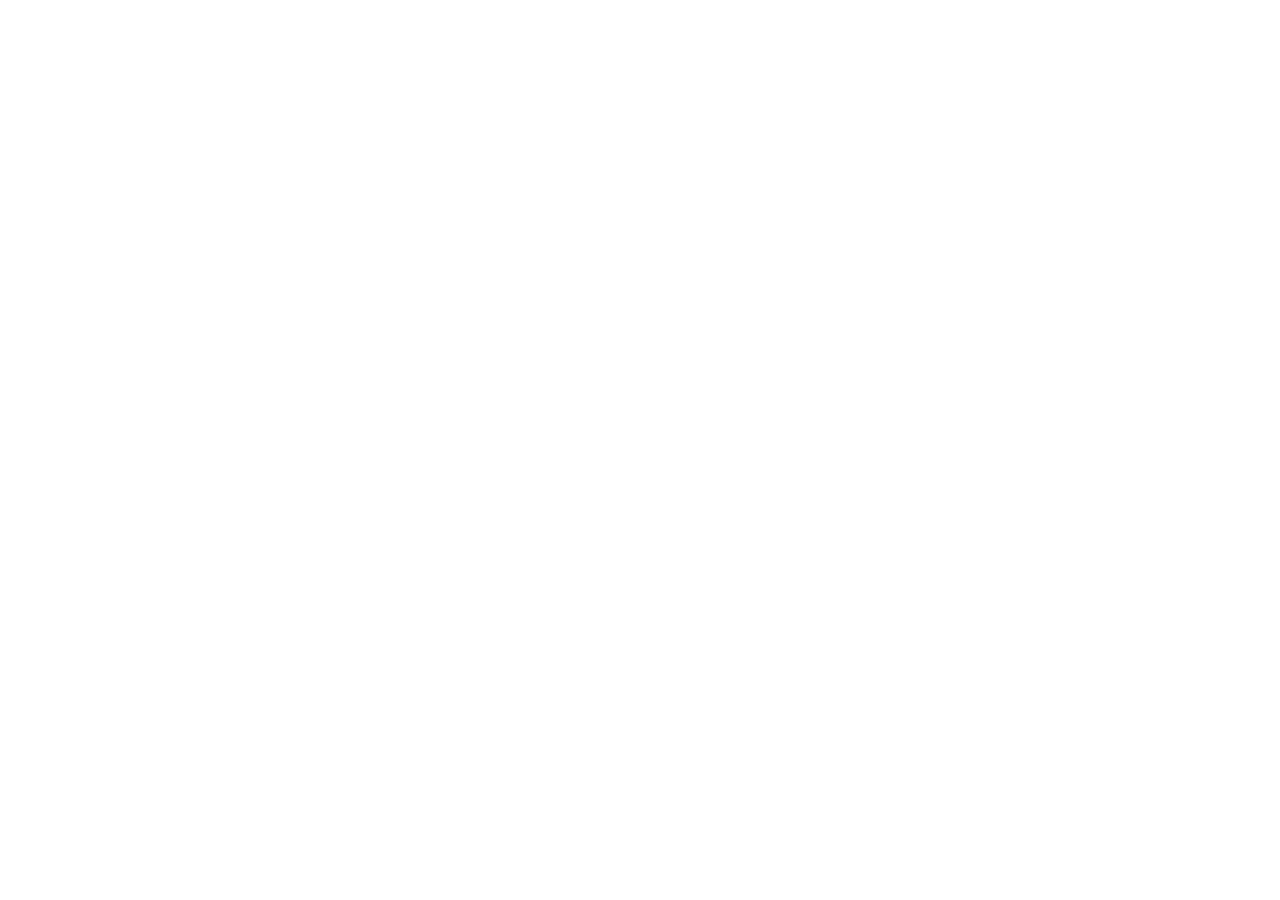
==== index.html @ 4fe9047f "Add files via upload" ====
<!DOCTYPE html>
<html lang="fr">
<head>
<meta charset="UTF-8"/>
<meta name="viewport" content="width=device-width, initial-scale=1.0, maximum-scale=1.0"/>
<title>R&C Pilotage | Conseil opérationnel en restauration</title>
<meta name="description" content="R&C Pilotage accompagne les établissements CHR qui veulent corriger leur désorganisation, améliorer leur rentabilité et retrouver une exploitation maîtrisée."/>
<link rel="canonical" href="https://rcpilotage.fr"/>
<link rel="preconnect" href="https://fonts.googleapis.com"/>
<link rel="preconnect" href="https://fonts.gstatic.com" crossorigin/>
<link href="https://fonts.googleapis.com/css2?family=Cormorant+Garamond:ital,wght@0,300;0,400;0,500;1,300;1,400&family=Outfit:wght@300;400;500;600&display=swap" rel="stylesheet"/>
<link rel="icon" type="image/x-icon" href="favicon.ico"/>
<link rel="apple-touch-icon" href="apple-touch-icon.png"/>
<style>
/* ─────────────────────────────────────
   TOKENS
───────────────────────────────────── */
*, *::before, *::after { box-sizing: border-box; margin: 0; padding: 0; }

:root {
  --bg:        #07080a;
  --bg2:       #0c0e11;
  --surface:   #101316;
  --surf2:     #161b20;
  --border:    rgba(255,255,255,0.055);
  --border2:   rgba(255,255,255,0.10);
  --text:      #adb4bf;
  --muted:     #52606e;
  --gold:      #b08a50;
  --goldb:     #c9a96e;
  --golddim:   rgba(176,138,80,0.07);
  --goldline:  rgba(176,138,80,0.20);
  --white:     #dde2e9;
  --green:     #3dab6b;
  --amber:     #d4924a;
  --red:       #c85050;
  --nav-h:     58px;
  --serif:     'Cormorant Garamond', Georgia, serif;
  --sans:      'Outfit', sans-serif;

  /* Courbes d'animation — hiérarchie motion */
  --ease:      cubic-bezier(0.4,0,0.2,1);
  /* Éléments majeurs — inertie longue, masse perçue */
  --cinematic: cubic-bezier(0.16,1,0.3,1);
  /* Éléments secondaires — décélération rapide, légère */
  --swift:     cubic-bezier(0.22,1,0.36,1);
  /* Éléments atmosphériques — très lent, organique */
  --drift:     cubic-bezier(0.12,0.8,0.32,1);
  /* Micro-interactions — snap immédiat */
  --snap:      cubic-bezier(0.34,1.2,0.64,1);
}

html, body {
  height: 100%; overflow: hidden;
  font-family: var(--sans);
  background: var(--bg);
  color: var(--text);
  -webkit-font-smoothing: antialiased;
  -moz-osx-font-smoothing: grayscale;
}

a { color: inherit; text-decoration: none; }
button { font-family: var(--sans); }

/* ─────────────────────────────────────
   NAV
───────────────────────────────────── */
.topnav {
  position: fixed; top: 0; left: 0; right: 0;
  height: var(--nav-h);
  background: rgba(7,8,10,0.88);
  backdrop-filter: blur(28px); -webkit-backdrop-filter: blur(28px);
  border-bottom: 1px solid var(--border);
  display: flex; align-items: center; justify-content: space-between;
  padding: 0 24px; z-index: 400;
}
.logo-btn { background: none; border: none; display: flex; align-items: center; gap: 11px; }
.logo-img  { height: 32px; width: 32px; border-radius: 50%; object-fit: cover; }
.logo-wordmark { font-family: var(--serif); font-size: 1rem; font-weight: 500; color: var(--white); letter-spacing: 0.3px; line-height: 1.1; }
.logo-wordmark em { color: var(--gold); font-style: normal; }
.logo-sub  { font-size: 0.55rem; font-weight: 300; color: var(--muted); letter-spacing: 2px; text-transform: uppercase; }
.nav-links { display: flex; align-items: center; gap: 6px; }
.nav-link {
  background: none; border: none; color: var(--muted);
  font-size: 0.72rem; font-weight: 400; letter-spacing: 0.8px;
  padding: 6px 10px; border-radius: 2px; text-transform: uppercase;
  transition: color 0.18s var(--ease); display: none;
}
.nav-link:hover { color: var(--white); }
.nav-link.active { color: var(--white); opacity: 1; }
.nav-cta {
  background: transparent; color: var(--gold);
  font-size: 0.7rem; font-weight: 500; padding: 6px 14px;
  border-radius: 1px; border: 1px solid var(--goldline);
  letter-spacing: 1px; text-transform: uppercase;
  transition: background 0.18s var(--ease), border-color 0.18s var(--ease);
}
.nav-cta:hover { background: var(--golddim); border-color: rgba(176,138,80,0.35); }

/* ─────────────────────────────────────
   PAGE ENGINE
───────────────────────────────────── */
.pages-wrap {
  position: fixed; top: var(--nav-h); bottom: 52px;
  left: 0; right: 0; overflow: hidden; touch-action: none;
}
.page {
  position: absolute; inset: 0;
  overflow-y: auto; overflow-x: hidden;
  -webkit-overflow-scrolling: touch;
  overscroll-behavior-y: contain;
  opacity: 0;
  pointer-events: none;
  /* Pas de transform, pas de transition CSS — tout géré en JS RAF */
}
.page.active {
  pointer-events: all;
  /* opacity géré en JS */
}
.page.slide-left {
  pointer-events: none;
}

/* ─────────────────────────────────────
   BOTTOM NAV — éditorial, sobre
───────────────────────────────────── */
.bottomnav {
  position: fixed; bottom: 0; left: 0; right: 0; height: 52px;
  background: rgba(7,8,10,0.96);
  backdrop-filter: blur(20px); -webkit-backdrop-filter: blur(20px);
  border-top: 1px solid var(--border);
  display: flex; align-items: center; justify-content: center;
  z-index: 400; padding-bottom: env(safe-area-inset-bottom,0px);
}
.bnav-item {
  flex: 1; max-width: 100px;
  display: flex; flex-direction: column; align-items: center; justify-content: center;
  gap: 3px; border: none; background: transparent;
  color: var(--muted); transition: color 0.25s var(--swift);
  padding: 8px 4px; font-family: var(--sans);
  -webkit-tap-highlight-color: transparent;
  position: relative;
}
.bnav-item.active { color: var(--white); }
.bnav-item::after {
  content: ''; position: absolute; top: 0;
  left: 30%; right: 30%; height: 1px;
  background: var(--gold); opacity: 0;
  transition: opacity 0.20s var(--ease), left 0.20s var(--ease), right 0.20s var(--ease);
}
.bnav-item.active::after { opacity: 1; left: 20%; right: 20%; }
.bnav-item svg { width: 15px; height: 15px; stroke: currentColor; fill: none; stroke-width: 1.5; stroke-linecap: round; stroke-linejoin: round; }
.bnav-item span { font-size: 0.55rem; font-weight: 400; letter-spacing: 1px; text-transform: uppercase; }

/* ─────────────────────────────────────
   LAYOUT
───────────────────────────────────── */
.section    { padding: 52px 24px; }
.section-sm { padding: 28px 24px; }
.inner      { max-width: 700px; margin: 0 auto; }

/* ─────────────────────────────────────
   TYPOGRAPHIE
───────────────────────────────────── */
.overline {
  font-size: 0.6rem; font-weight: 400; letter-spacing: 3px;
  text-transform: uppercase; color: var(--gold); opacity: 0.7;
  display: block; margin-bottom: 18px;
  /* Micro-underline animé au chargement de page */
  position: relative; width: fit-content;
}
.page.active .overline::after {
  content: '';
  position: absolute; bottom: -3px; left: 0;
  height: 1px; background: var(--gold); opacity: 0.4;
  animation: barFill 0.6s var(--swift) 0.3s both;
  --w: 100%;
}
h2.heading {
  font-family: var(--serif); font-size: clamp(1.85rem, 5vw, 2.7rem);
  color: var(--white); line-height: 1.07; font-weight: 300;
  letter-spacing: -0.3px; margin-bottom: 14px;
}
h2.heading em { font-style: italic; color: var(--goldb); }
.body-text { font-size: 0.87rem; color: var(--muted); line-height: 1.8; font-weight: 300; }
.sep       { height: 1px; background: var(--border); margin: 32px 0; }
.sep-short { width: 44px; height: 1px; background: linear-gradient(90deg, var(--gold), transparent); margin: 22px 0; }
/* Séparateur chaud — respiration visuelle entre blocs majeurs */
.sep-warm  {
  height: 1px; margin: 36px 0;
  background: linear-gradient(90deg, transparent, rgba(176,138,80,0.25) 40%, rgba(176,138,80,0.06) 80%, transparent);
}
.pb        { height: 8px; }

/* ─────────────────────────────────────
   HERO
───────────────────────────────────── */
.hero {
  min-height: calc(100dvh - var(--nav-h) - 52px);
  display: flex; flex-direction: column; justify-content: flex-end;
  padding: 52px 24px 44px; position: relative; overflow: hidden;
}

/* Atmosphère — couches */
.hero::before {
  content: '';
  position: absolute; inset: 0; pointer-events: none;
  background-image:
    linear-gradient(rgba(176,138,80,0.016) 1px, transparent 1px),
    linear-gradient(90deg, rgba(176,138,80,0.016) 1px, transparent 1px);
  background-size: 42px 42px;
  transform: perspective(700px) rotateX(14deg) scale(1.08);
  transform-origin: 50% 100%;
  mask-image: linear-gradient(to top, rgba(0,0,0,0.6) 0%, transparent 60%);
  -webkit-mask-image: linear-gradient(to top, rgba(0,0,0,0.6) 0%, transparent 60%);
}
.hero::after {
  content: '';
  position: absolute; inset: 0; pointer-events: none;
  background:
    radial-gradient(ellipse 90% 55% at 20% 85%, rgba(176,138,80,0.065) 0%, transparent 65%),
    radial-gradient(ellipse 60% 40% at 85% 10%, rgba(176,138,80,0.028) 0%, transparent 65%),
    radial-gradient(ellipse 120% 70% at 50% 60%, transparent 45%, rgba(7,8,10,0.72) 100%);
}
/* Halo central respirant — chaleur organique */
.hero-halo {
  position: absolute; bottom: 10%; left: -8%;
  width: 55vw; height: 55vw; max-width: 440px; max-height: 440px;
  border-radius: 50%; pointer-events: none; z-index: 0;
  background: radial-gradient(circle, rgba(176,138,80,0.042) 0%, transparent 68%);
  animation: breathe 7s var(--drift) infinite;
  filter: blur(1px);
}
/* Halo accent haut-droite — très discret */
.hero-halo2 {
  position: absolute; top: 5%; right: -5%;
  width: 35vw; height: 35vw; max-width: 280px; max-height: 280px;
  border-radius: 50%; pointer-events: none; z-index: 0;
  background: radial-gradient(circle, rgba(176,138,80,0.018) 0%, transparent 70%);
  animation: breathe 11s var(--drift) 3.5s infinite;
}
.hero-content { position: relative; z-index: 1; }

/* Grain supprimé — trop agressif sur certains écrans */
.hero-grain { display: none; }

.pdots { display: flex; gap: 4px; }
.pd { width: 4px; height: 4px; border-radius: 50%; background: var(--border2); transition: background 0.25s var(--ease), width 0.25s var(--ease); }
.pd.active { background: var(--gold); width: 16px; border-radius: 2px; }

.hero-eyebrow { display: flex; align-items: center; gap: 10px; }
.hero-dot { width: 3px; height: 3px; border-radius: 50%; background: var(--gold); opacity: 0.6; }
.hero-eyebrow-text { font-size: 0.57rem; font-weight: 400; letter-spacing: 3px; text-transform: uppercase; color: var(--gold); opacity: 0.6; }

/* Titre — 3 lignes, poids contrastés */
.hero-t1 { font-family: var(--serif); font-size: clamp(2.8rem,10vw,5.5rem); color: var(--white); line-height: 0.95; font-weight: 300; letter-spacing: -2px; display: block; }
.hero-t2 { font-family: var(--serif); font-size: clamp(2.8rem,10vw,5.5rem); color: rgba(255,255,255,0.18); line-height: 0.95; font-weight: 300; letter-spacing: -2px; display: block; margin-top: 5px; font-style: italic; }
.hero-t3 { font-family: var(--serif); font-size: clamp(2.8rem,10vw,5.5rem); color: var(--goldb); line-height: 0.95; font-weight: 300; letter-spacing: -2px; display: block; margin-top: 5px; font-style: italic; }

.hero-sub { font-size: 0.86rem; color: var(--muted); line-height: 1.78; font-weight: 300; max-width: 340px; }

/* Dashboard flottant */
.hero-dash {
  background: rgba(16,19,22,0.82);
  border: 1px solid rgba(255,255,255,0.08);
  border-radius: 3px; overflow: hidden;
  backdrop-filter: blur(14px); -webkit-backdrop-filter: blur(14px);
  box-shadow: 0 32px 64px rgba(0,0,0,0.55), 0 0 0 1px rgba(176,138,80,0.05), inset 0 1px 0 rgba(255,255,255,0.04);
}
.dash-bar {
  display: flex; align-items: center; gap: 7px;
  padding: 9px 13px; border-bottom: 1px solid var(--border);
  background: rgba(12,14,17,0.9);
}
.dash-dot { width: 7px; height: 7px; border-radius: 50%; }
.dash-dot.r { background: rgba(220,80,80,0.5); }
.dash-dot.y { background: rgba(220,170,60,0.4); }
.dash-dot.g { background: rgba(60,180,90,0.4); }
.dash-title { font-size: 0.61rem; letter-spacing: 1.5px; text-transform: uppercase; color: var(--muted); margin-left: 3px; flex: 1; }
.dash-live  { font-size: 0.58rem; color: var(--green); display: flex; align-items: center; gap: 4px; }
.dash-live::before { content:''; width:4px; height:4px; border-radius:50%; background:var(--green); animation: pulse 2s ease-in-out infinite; }
@keyframes pulse { 0%,100%{opacity:1} 50%{opacity:0.35} }

.dash-kpis { display: grid; grid-template-columns: repeat(3,1fr); }
.dash-kpi  { padding: 14px 10px; border-right: 1px solid var(--border); text-align: center; }
.dash-kpi:last-child { border-right: none; }
.dash-val  { font-family: var(--sans); font-size: 1.55rem; font-weight: 300; display: block; line-height: 1; margin-bottom: 3px; letter-spacing: -0.5px; }
.dash-val.ok  { color: var(--green); }
.dash-val.mid { color: var(--goldb); }
.dash-val.bad { color: var(--red);   }
.dash-lbl  { font-size: 0.58rem; color: var(--muted); letter-spacing: 0.5px; text-transform: uppercase; }
.dash-delta{ font-size: 0.64rem; margin-top: 3px; display: block; }
.dash-delta.up   { color: var(--green); }
.dash-delta.down { color: var(--red); }
.dash-delta.flat { color: var(--muted); }

.dash-meters { padding: 11px 13px 13px; border-top: 1px solid var(--border); display: flex; flex-direction: column; gap: 7px; }
.dm-head { display: flex; justify-content: space-between; margin-bottom: 4px; }
.dm-head span  { font-size: 0.61rem; color: var(--muted); }
.dm-head strong{ font-size: 0.61rem; font-weight: 500; }
.dm-head strong.ok  { color: var(--green); }
.dm-head strong.bad { color: var(--red); }
.dm-track { height: 2px; background: var(--border2); border-radius: 1px; overflow: hidden; }
.dm-fill  { height: 100%; border-radius: 1px; }
.dm-fill.ok  { background: linear-gradient(90deg,#2a7a48,var(--green)); }
.dm-fill.bad { background: linear-gradient(90deg,#8a2a2a,var(--red)); }

/* Axiome */
.hero-axiom { display: flex; align-items: stretch; gap: 14px; }
.axiom-line { width: 1.5px; background: var(--gold); opacity: 0.6; flex-shrink: 0; }
.axiom-text { font-family: var(--serif); font-size: 0.97rem; font-style: italic; color: rgba(255,255,255,0.48); line-height: 1.5; font-weight: 300; }

/* Boutons */
.btn { display: inline-flex; align-items: center; justify-content: center; gap: 10px; padding: 13px 24px; border-radius: 2px; font-weight: 500; font-size: 0.83rem; border: none; font-family: var(--sans); width: 100%; letter-spacing: 0.5px; -webkit-tap-highlight-color: transparent; }
.btn-gold  { background: var(--gold); color: var(--bg); font-weight: 600; transition: background 0.22s var(--ease), transform 0.22s var(--snap), box-shadow 0.22s var(--ease); }
.btn-gold:hover  { background: var(--goldb); transform: translateY(-1px); box-shadow: 0 6px 20px rgba(176,138,80,0.22); }
.btn-ghost { background: transparent; color: var(--text); border: 1px solid var(--border2); transition: border-color 0.22s var(--ease), color 0.22s var(--ease), background 0.22s var(--ease); }
.btn-ghost:hover { border-color: var(--goldline); color: var(--white); background: rgba(176,138,80,0.04); }
.btn:active { transform: scale(0.985); }

/* Métriques bas hero */
.hero-metrics { display: flex; gap: 0; border-top: 1px solid var(--border); padding-top: 22px; }
.hm { flex: 1; }
.hm + .hm { border-left: 1px solid var(--border); padding-left: 20px; }
.hm-val  { font-family: var(--sans); font-size: 1.35rem; font-weight: 300; color: var(--white); display: block; line-height: 1; margin-bottom: 5px; letter-spacing: -0.5px; }
.hm-val em { color: var(--goldb); font-style: normal; }
.hm-lbl  { font-size: 0.6rem; color: var(--muted); letter-spacing: 0.3px; line-height: 1.45; }

/* Nav cards */
.nav-cards { display: grid; grid-template-columns: 1fr 1fr; gap: 8px; }
.nav-card {
  background: var(--surface); border: 1px solid var(--border);
  border-radius: 2px; padding: 14px 13px;
  display: flex; flex-direction: column; gap: 4px;
  transition: border-color 0.22s var(--ease), background 0.22s var(--ease), transform 0.18s var(--ease);
  -webkit-tap-highlight-color: transparent;
}
.nav-card:hover { border-color: var(--goldline); background: var(--surf2); transform: translateY(-1px); }
.nav-card:active { transform: scale(0.985); transition-duration: 0.1s; }
.nc-icon { width: 24px; height: 24px; display: grid; place-items: center; margin-bottom: 5px; }
.nc-icon svg { width: 15px; height: 15px; stroke: var(--gold); fill: none; stroke-width: 1.5; stroke-linecap: round; stroke-linejoin: round; opacity: 0.75; }
.nav-card h4 { color: var(--white); font-size: 0.79rem; font-weight: 500; }
.nav-card p  { color: var(--muted);  font-size: 0.68rem; line-height: 1.4; }
.nav-card .arr { color: var(--gold); font-size: 0.68rem; margin-top: 6px; opacity: 0.5; }

/* ─────────────────────────────────────
   CONSTAT
───────────────────────────────────── */
.prob-list { display: flex; flex-direction: column; }
.prob-item {
  display: flex; align-items: flex-start; gap: 14px;
  padding: 18px 0; border-bottom: 1px solid var(--border);
  transition: padding-left 0.22s var(--ease), background 0.18s var(--ease);
}
.prob-item:first-child { border-top: 1px solid var(--border); }
.prob-item:hover { padding-left: 6px; background: rgba(176,138,80,0.018); }
.prob-idx { font-family: var(--serif); font-size: 0.95rem; color: rgba(176,138,80,0.22); font-weight: 300; flex-shrink: 0; width: 20px; padding-top: 1px; }
.prob-body h3 { color: var(--white); font-size: 0.87rem; font-weight: 500; margin-bottom: 5px; line-height: 1.3; }
.prob-body p  { color: var(--muted); font-size: 0.79rem; line-height: 1.65; font-weight: 300; }
.prob-ic { flex-shrink: 0; margin-top: 2px; opacity: 0.38; transition: opacity 0.18s var(--ease); }
.prob-item:hover .prob-ic { opacity: 0.65; }
.prob-ic svg { width: 13px; height: 13px; stroke: var(--gold); fill: none; stroke-width: 1.5; stroke-linecap: round; stroke-linejoin: round; }

/* Données */
.data-block { background: var(--surface); border: 1px solid var(--border2); border-radius: 2px; overflow: hidden; }
.db-head { padding: 10px 16px; border-bottom: 1px solid var(--border); background: var(--bg2); display: flex; align-items: center; justify-content: space-between; }
.db-head-label { font-size: 0.6rem; letter-spacing: 2px; text-transform: uppercase; color: var(--muted); }
.db-head-tag   { font-size: 0.58rem; color: var(--green); display: flex; align-items: center; gap: 4px; }
.db-head-tag::before { content:''; width:4px; height:4px; border-radius:50%; background:var(--green); }
.data-item { display: flex; align-items: baseline; gap: 14px; padding: 13px 16px; border-bottom: 1px solid var(--border); transition: background 0.18s var(--ease); }
.data-item:last-child { border-bottom: none; }
.data-item:hover { background: var(--surf2); }
.data-num  { font-family: var(--sans); font-size: 1.3rem; font-weight: 300; color: var(--goldb); line-height: 1; flex-shrink: 0; min-width: 54px; letter-spacing: -0.5px; }
.data-desc { font-size: 0.77rem; color: var(--text); line-height: 1.6; font-weight: 300; }
.data-desc em { color: var(--muted); font-style: normal; font-size: 0.72rem; display: block; margin-top: 2px; }

/* Note méthodologique */
.methodo-note { padding: 22px 0; border-top: 1px solid var(--border); }
.methodo-note .body-text { margin-bottom: 10px; }
.methodo-note .body-text:last-child { margin-bottom: 0; }

/* Quote */
.quote { display: flex; gap: 14px; align-items: flex-start; padding: 14px 0; }
.quote-line { width: 1.5px; background: var(--goldline); flex-shrink: 0; align-self: stretch; min-height: 30px; }
.quote p { font-family: var(--serif); font-size: 0.97rem; font-style: italic; color: rgba(255,255,255,0.45); line-height: 1.55; font-weight: 300; }

/* ─────────────────────────────────────
   SERVICES
───────────────────────────────────── */
.kpi-table { border: 1px solid var(--border2); border-radius: 2px; overflow: hidden; }
.kpi-head  { display: flex; align-items: center; justify-content: space-between; padding: 10px 14px; background: var(--bg2); border-bottom: 1px solid var(--border); }
.kpi-head span { font-size: 0.6rem; letter-spacing: 2px; text-transform: uppercase; color: var(--muted); }
.kpi-row { display: grid; grid-template-columns: 1fr auto auto auto; align-items: center; gap: 10px; padding: 10px 14px; border-bottom: 1px solid var(--border); transition: background 0.18s var(--ease); }
.kpi-row:last-child { border-bottom: none; }
.kpi-row:hover { background: var(--surf2); }
.kpi-name  { font-size: 0.74rem; color: var(--text); font-weight: 300; }
.kpi-bar   { width: 70px; }
.kpi-track { height: 2px; background: var(--border2); border-radius: 1px; overflow: hidden; }
.kpi-fill  { height: 100%; border-radius: 1px; }
.kpi-fill.g { background: var(--green); }
.kpi-fill.a { background: var(--goldb); }
.kpi-fill.r { background: var(--red); }
.kpi-val   { font-size: 0.74rem; color: var(--white); font-weight: 500; min-width: 50px; text-align: right; }
.kpi-delta { font-size: 0.64rem; min-width: 55px; text-align: right; }
.kpi-delta.up   { color: var(--green); }
.kpi-delta.down { color: var(--red); }
.kpi-delta.flat { color: var(--muted); }

.svc-list {}
.svc-item { display: flex; gap: 16px; align-items: flex-start; padding: 19px 0; border-bottom: 1px solid var(--border); transition: padding-left 0.22s var(--ease); }
.svc-item:first-child { border-top: 1px solid var(--border); }
.svc-item:hover { padding-left: 6px; background: rgba(176,138,80,0.018); }
.svc-n { font-family: var(--serif); font-size: 1.1rem; color: rgba(176,138,80,0.2); font-weight: 300; flex-shrink: 0; width: 22px; line-height: 1; padding-top: 2px; }
.svc-body h3 { color: var(--white); font-size: 0.87rem; font-weight: 500; margin-bottom: 5px; }
.svc-body p  { color: var(--muted); font-size: 0.79rem; line-height: 1.65; font-weight: 300; }
.svc-tag { display: inline-block; margin-top: 8px; padding: 2px 7px; border-radius: 1px; background: var(--golddim); border: 1px solid var(--goldline); color: var(--gold); font-size: 0.61rem; font-weight: 400; letter-spacing: 1px; text-transform: uppercase; }

.outcomes { display: flex; border: 1px solid var(--border); border-radius: 2px; overflow: hidden; }
.outcome  { flex: 1; padding: 16px 12px; border-right: 1px solid var(--border); }
.outcome:last-child { border-right: none; }
.out-letter { font-family: var(--serif); font-size: 1.5rem; color: var(--gold); font-style: italic; font-weight: 300; display: block; line-height: 1; margin-bottom: 7px; }
.outcome h3 { font-size: 0.77rem; font-weight: 500; color: var(--white); margin-bottom: 3px; }
.outcome p  { font-size: 0.69rem; color: var(--muted); line-height: 1.5; font-weight: 300; }

/* ─────────────────────────────────────
   ÉTUDES DE CAS
───────────────────────────────────── */
.case-list { display: flex; flex-direction: column; gap: 0; }
.case-item {
  border: 1px solid var(--border);
  border-radius: 2px; overflow: hidden; margin-bottom: 10px;
  transition: border-color 0.20s var(--ease);
}
.case-item:hover { border-color: var(--goldline); }
.case-head {
  display: flex; align-items: center; gap: 12px;
  padding: 14px 16px; background: var(--surface);
  border-bottom: 1px solid var(--border);
}
.case-tag { padding: 2px 8px; border-radius: 1px; background: var(--golddim); border: 1px solid var(--goldline); font-size: 0.6rem; color: var(--gold); letter-spacing: 1px; text-transform: uppercase; flex-shrink: 0; }
.case-title { font-size: 0.82rem; font-weight: 500; color: var(--white); flex: 1; }
.case-body { display: grid; grid-template-columns: 1fr 1fr; border-bottom: 1px solid var(--border); }
.case-col  { padding: 14px 16px; }
.case-col:first-child { border-right: 1px solid var(--border); }
.case-col-label { font-size: 0.58rem; letter-spacing: 1.8px; text-transform: uppercase; color: var(--muted); margin-bottom: 7px; display: block; }
.case-col p { font-size: 0.77rem; color: var(--text); line-height: 1.6; font-weight: 300; }
.case-result {
  display: flex; align-items: center; gap: 16px;
  padding: 12px 16px; background: rgba(61,171,107,0.04);
}
.case-result-val { font-family: var(--sans); font-size: 1.2rem; font-weight: 300; color: var(--green); flex-shrink: 0; letter-spacing: -0.3px; }
.case-result-desc { font-size: 0.74rem; color: var(--muted); line-height: 1.5; font-weight: 300; }
.case-result-desc strong { color: var(--text); font-weight: 400; }

/* ─────────────────────────────────────
   MÉTHODE
───────────────────────────────────── */
.wf-table { border: 1px solid var(--border); border-radius: 2px; overflow: hidden; }
.wf-row { display: flex; align-items: stretch; border-bottom: 1px solid var(--border); transition: background 0.18s var(--ease); }
.wf-row:last-child { border-bottom: none; }
.wf-row:hover { background: var(--surf2); }
.wf-num-col { width: 42px; flex-shrink: 0; background: var(--bg2); border-right: 1px solid var(--border); display: flex; align-items: center; justify-content: center; font-family: var(--serif); font-size: 0.85rem; color: rgba(176,138,80,0.28); font-weight: 300; }
.wf-body { flex: 1; padding: 12px 16px; }
.wf-body h4 { color: var(--white); font-size: 0.82rem; font-weight: 500; margin-bottom: 2px; }
.wf-body p  { color: var(--muted); font-size: 0.73rem; line-height: 1.55; font-weight: 300; }
.wf-tag-col { padding: 0 12px; display: flex; align-items: center; border-left: 1px solid var(--border); }
.wf-tag { padding: 2px 6px; border-radius: 1px; background: var(--golddim); border: 1px solid var(--goldline); color: var(--gold); font-size: 0.57rem; font-weight: 400; letter-spacing: 1px; text-transform: uppercase; white-space: nowrap; }

.stat-grid { display: grid; grid-template-columns: 1fr 1fr; gap: 8px; }
.stat-card { background: var(--surface); border: 1px solid var(--border); border-radius: 2px; padding: 15px 14px; transition: border-color 0.20s var(--ease); }
.stat-card:hover { border-color: var(--goldline); }
.stat-val  { font-family: var(--sans); font-size: 1.75rem; font-weight: 300; color: var(--white); display: block; line-height: 1; margin-bottom: 5px; letter-spacing: -0.5px; }
.stat-val em { color: var(--goldb); font-style: normal; }
.stat-lbl  { font-size: 0.66rem; color: var(--muted); line-height: 1.4; }

.why-item { padding: 17px 0; border-bottom: 1px solid var(--border); }
.why-item:first-child { border-top: 1px solid var(--border); }
.why-item h3 { color: var(--white); font-size: 0.87rem; font-weight: 500; margin-bottom: 6px; }
.why-item p  { color: var(--muted); font-size: 0.79rem; line-height: 1.65; font-weight: 300; }

.about-card { background: var(--surface); border: 1px solid var(--border); border-radius: 2px; padding: 20px 18px; position: relative; overflow: hidden; }
.about-card::before { content:''; position:absolute; left:0; top:0; bottom:0; width:1.5px; background:var(--gold); }
.about-card p { font-size: 0.83rem; color: var(--muted); line-height: 1.78; font-weight: 300; margin-bottom: 8px; }
.about-card p:last-child { margin-bottom: 0; }
.about-card strong { color: var(--white); font-weight: 500; }

/* ─────────────────────────────────────
   CONTACT
───────────────────────────────────── */
.contact-meta { border: 1px solid var(--border); border-radius: 2px; overflow: hidden; margin-bottom: 22px; }
.contact-row  { display: flex; align-items: flex-start; gap: 12px; padding: 12px 16px; border-bottom: 1px solid var(--border); }
.contact-row:last-child { border-bottom: none; }
.cr-label { font-size: 0.62rem; color: var(--muted); letter-spacing: 1.5px; text-transform: uppercase; width: 70px; flex-shrink: 0; padding-top: 1px; }
.cr-val   { font-size: 0.83rem; color: var(--text); line-height: 1.5; }
.cr-val a { color: var(--gold); }

.fg { display: flex; flex-direction: column; gap: 6px; margin-bottom: 11px; }
label { font-size: 0.73rem; color: var(--muted); font-weight: 300; }
input, select, textarea {
  width: 100%; padding: 11px 13px;
  background: var(--surface); border: 1px solid var(--border2);
  border-radius: 2px; color: var(--white); font-size: 0.86rem;
  font-family: var(--sans); outline: none;
  transition: border-color 0.20s var(--ease), box-shadow 0.20s var(--ease), background 0.20s var(--ease);
  appearance: none; -webkit-appearance: none;
}
select {
  background-image: url("data:image/svg+xml,%3Csvg xmlns='http://www.w3.org/2000/svg' width='10' height='6' viewBox='0 0 10 6'%3E%3Cpath fill='%2352606e' d='M5 6L0 0h10z'/%3E%3C/svg%3E");
  background-repeat: no-repeat; background-position: right 12px center; padding-right: 32px;
}
select option { background: #101316; }
input:focus, select:focus, textarea:focus {
  border-color: rgba(176,138,80,0.38);
  box-shadow: 0 0 0 3px rgba(176,138,80,0.05);
  background: var(--surf2);
}
textarea { min-height: 82px; resize: vertical; line-height: 1.6; }
::placeholder { color: var(--muted); opacity: 0.4; }

.check-group { display: flex; flex-direction: column; gap: 5px; margin-top: 6px; }
.check-item {
  display: flex; align-items: center; gap: 9px;
  font-size: 0.81rem; color: var(--text); padding: 8px 11px; border-radius: 2px;
  border: 1px solid var(--border); background: var(--surface);
  transition: border-color 0.20s var(--ease), background 0.20s var(--ease);
  user-select: none; -webkit-user-select: none;
}
.check-item:hover { border-color: var(--goldline); background: var(--surf2); }
.check-item input { display: none; }
.cbi { width: 15px; height: 15px; min-width: 15px; border: 1.5px solid var(--border2); border-radius: 2px; background: transparent; display: flex; align-items: center; justify-content: center; transition: background 0.2s, border-color 0.2s; flex-shrink: 0; }
.cbi svg { display: none; }
.check-item:has(input:checked) { border-color: var(--goldline); background: var(--golddim); color: var(--white); }
.check-item:has(input:checked) .cbi { background: var(--gold); border-color: var(--gold); }
.check-item:has(input:checked) .cbi svg { display: block; }

.consent-row { display: flex; align-items: flex-start; gap: 9px; color: var(--muted); font-size: 0.74rem; line-height: 1.55; margin-bottom: 14px; }
.consent-box { width: 16px; height: 16px; min-width: 16px; border: 1.5px solid rgba(176,138,80,0.3); border-radius: 2px; background: transparent; display: flex; align-items: center; justify-content: center; transition: all 0.2s; flex-shrink: 0; margin-top: 1px; }

.err { display: none; color: #b04040; font-size: 0.7rem; margin-top: 4px; }
.footer { padding: 20px; text-align: center; font-size: 0.7rem; color: var(--muted); opacity: 0.4; }
.footer a { color: var(--muted); }

/* ─────────────────────────────────────
   ANIMATIONS — motion premium
───────────────────────────────────── */
/* ── Keyframes hiérarchisées ── */
@keyframes riseIn {
  from { opacity: 0; transform: translateY(12px); }
  to   { opacity: 1; transform: translateY(0); }
}
@keyframes riseSlow {
  /* Titres et héros — mouvement plus ample, plus lent = masse */
  from { opacity: 0; transform: translateY(22px); }
  to   { opacity: 1; transform: translateY(0); }
}
@keyframes fadeIn {
  from { opacity: 0; }
  to   { opacity: 1; }
}
@keyframes barFill {
  from { width: 0; }
  to   { width: var(--w, 100%); }
}
/* Halo respirant — lumière organique */
@keyframes breathe {
  0%, 100% { opacity: 0.55; transform: scale(1); }
  50%       { opacity: 0.85; transform: scale(1.08); }
}
/* Pulse discret sur les points live */
@keyframes pulse {
  0%,100% { opacity: 1; }
  50%      { opacity: 0.35; }
}

/* ── Stagger entrée — hiérarchie motion ── */
[data-a] { opacity: 0; }

/* Dots navigation — quasi-instantané */
.page.active [data-a="1"] {
  animation: fadeIn 0.3s var(--ease) 0.02s forwards;
}
/* Overline — léger */
.page.active [data-a="2"] {
  animation: riseIn 0.38s var(--swift) 0.06s forwards;
}
/* Titre principal — masse, lent, ample */
.page.active [data-a="3"] {
  animation: riseSlow 0.6s var(--cinematic) 0.10s forwards;
}
/* Corps texte */
.page.active [data-a="4"] {
  animation: riseIn 0.42s var(--swift) 0.18s forwards;
}
/* Dashboard / composant principal */
.page.active [data-a="5"] {
  animation: riseIn 0.48s var(--cinematic) 0.24s forwards;
}
/* Éléments secondaires */
.page.active [data-a="6"] {
  animation: riseIn 0.42s var(--swift) 0.30s forwards;
}
.page.active [data-a="7"] {
  animation: riseIn 0.38s var(--swift) 0.34s forwards;
}
.page.active [data-a="8"] {
  animation: fadeIn 0.35s var(--ease) 0.37s forwards;
}
.page.active [data-a="9"] {
  animation: fadeIn 0.32s var(--ease) 0.40s forwards;
}

/* Barres — remplissage avec masse */
.page.active .dm-fill,
.page.active .kpi-fill {
  animation: barFill 0.9s var(--drift) 0.45s both;
}

/* ─────────────────────────────────────
   DESKTOP
───────────────────────────────────── */
@media (min-width: 768px) {
  html, body { overflow: hidden; height: 100%; }
  .page { position: absolute; inset: 0; overflow-y: auto; }
  .nav-link { display: inline-block; }
  .section { padding: 60px 64px; }
  .section-sm { padding: 30px 64px; }
  .inner { max-width: 760px; }
  .hero { padding: 68px 64px 52px; }
  .nav-cards { grid-template-columns: repeat(4,1fr); }
  .stat-grid  { grid-template-columns: repeat(4,1fr); }
  .case-body  { grid-template-columns: 1fr 1fr; }
  /* Titres hero plus monumentaux sur desktop */
  .hero-t1, .hero-t2, .hero-t3 { font-size: clamp(3.2rem,7vw,6.2rem); letter-spacing: -2.5px; }
  h2.heading { font-size: clamp(2rem,3.5vw,2.8rem); }
  /* Espacement typographique affiné */
  .body-text { font-size: 0.9rem; letter-spacing: 0.05px; }
}
@media (min-width: 1100px) {
  .section { padding: 68px 88px; }
  .hero { padding: 76px 88px 56px; }
  .inner { max-width: 860px; }
  .hero-t1, .hero-t2, .hero-t3 { font-size: clamp(3.6rem,6vw,7rem); letter-spacing: -3px; }
}

/* ─────────────────────────────────────
   À PROPOS
───────────────────────────────────── */
.ap-block { margin-bottom: 4px; }
.ap-block .body-text { margin-bottom: 0; }

.ap-insight {
  background: var(--surface); border: 1px solid var(--border);
  border-radius: 2px; padding: 20px 18px; position: relative; margin: 4px 0;
}
.ap-insight-line {
  position: absolute; left: 0; top: 0; bottom: 0; width: 1.5px; background: var(--gold);
}
.ap-insight p {
  font-family: var(--serif); font-size: 0.97rem; font-style: italic;
  color: var(--white); line-height: 1.65; font-weight: 300; margin-bottom: 10px;
}
.ap-insight-sub {
  font-family: var(--sans) !important; font-style: normal !important;
  font-size: 0.8rem !important; color: var(--muted) !important;
  line-height: 1.6 !important; margin-bottom: 0 !important;
}

.ap-pillars { display: flex; flex-direction: column; gap: 0; }
.ap-pillar {
  display: flex; gap: 16px; align-items: flex-start;
  padding: 16px 0; border-bottom: 1px solid var(--border);
  transition: padding-left 0.22s var(--ease), background 0.18s var(--ease);
}
.ap-pillar:first-child { border-top: 1px solid var(--border); }
.ap-pillar:hover { padding-left: 6px; background: rgba(176,138,80,0.018); }
.ap-pillar-num {
  font-family: var(--serif); font-size: 1.1rem; color: rgba(176,138,80,0.22);
  font-weight: 300; flex-shrink: 0; width: 22px; padding-top: 1px;
}
.ap-pillar h4 { color: var(--white); font-size: 0.87rem; font-weight: 500; margin-bottom: 5px; }
.ap-pillar p  { color: var(--muted); font-size: 0.79rem; line-height: 1.6; font-weight: 300; }
</style>
</head>
<body>



<!-- ════════════ NAV ════════════ -->
<header class="topnav">
  <button class="logo-btn" onclick="goTo('accueil')">
    <img src="logo.png" alt="R&C Pilotage" class="logo-img"/>
    <div>
      <div class="logo-wordmark">R<em>&</em>C Pilotage</div>
      <span class="logo-sub">Conseil opérationnel</span>
    </div>
  </button>
  <div class="nav-links">
    <button class="nav-link" data-target="problemes" onclick="goTo('problemes')">Constat</button>
    <button class="nav-link" data-target="services" onclick="goTo('services')">Services</button>
    <button class="nav-link" data-target="methode" onclick="goTo('methode')">Méthode</button>
    <button class="nav-link" data-target="cas" onclick="goTo('cas')">Cas</button>
    <button class="nav-link" data-target="apropos" onclick="goTo('apropos')">À propos</button>
    <button class="nav-cta" onclick="goTo('contact')">Contact</button>
  </div>
</header>

<!-- ════════════ PAGES ════════════ -->
<div class="pages-wrap" id="pagesWrap">

  <!-- ══ 1 · ACCUEIL ══ -->
  <div class="page" id="page-accueil" data-page="accueil">
  <div style="padding-bottom:8px">

    <section class="hero">
      <div class="hero-halo"></div>
      <div class="hero-halo2"></div>
      <div class="inner hero-content">

        <div class="pdots" data-a="1" style="margin-bottom:36px">
          <div class="pd active" data-for="accueil"></div>
          <div class="pd" data-for="problemes"></div>
          <div class="pd" data-for="services"></div>
          <div class="pd" data-for="methode"></div>
          <div class="pd" data-for="cas"></div>
          <div class="pd" data-for="apropos"></div>
          <div class="pd" data-for="contact"></div>
        </div>

        <div class="hero-eyebrow" data-a="2" style="margin-bottom:28px">
          <span class="hero-dot"></span>
          <span class="hero-eyebrow-text">Conseil opérationnel · CHR · Restauration</span>
        </div>

        <div data-a="3" style="margin-bottom:32px">
          <span class="hero-t1">Votre restaurant</span>
          <span class="hero-t2">tourne.</span>
          <span class="hero-t3">Mais est-il piloté ?</span>
        </div>

        <p class="hero-sub" data-a="4" style="margin-bottom:32px">
          J'accompagne les restaurants et brasseries qui veulent corriger ce qui freine leur performance — organisation floue, pertes invisibles, exécution irrégulière.
        </p>

        <div class="hero-dash" data-a="5" style="margin-bottom:28px">
          <div class="dash-bar">
            <div class="dash-dot r"></div><div class="dash-dot y"></div><div class="dash-dot g"></div>
            <span class="dash-title">Tableau de bord exploitation</span>
            <span class="dash-live">En ligne</span>
          </div>
          <div class="dash-kpis">
            <div class="dash-kpi">
              <span class="dash-val ok">28.4%</span>
              <span class="dash-lbl">Food cost</span>
              <span class="dash-delta up">↓ −1.6 pts</span>
            </div>
            <div class="dash-kpi">
              <span class="dash-val mid">34.7%</span>
              <span class="dash-lbl">Masse sal.</span>
              <span class="dash-delta flat">→ stable</span>
            </div>
            <div class="dash-kpi">
              <span class="dash-val bad">11.2%</span>
              <span class="dash-lbl">Marge nette</span>
              <span class="dash-delta down">↑ à corriger</span>
            </div>
          </div>
          <div class="dash-meters">
            <div>
              <div class="dm-head"><span>Food cost · cible 30%</span><strong class="ok">28.4% ✓</strong></div>
              <div class="dm-track"><div class="dm-fill ok" style="--w:94.7%;width:var(--w)"></div></div>
            </div>
            <div>
              <div class="dm-head"><span>Marge nette · cible 14%</span><strong class="bad">11.2% — écart 2.8 pts</strong></div>
              <div class="dm-track"><div class="dm-fill bad" style="--w:80%;width:var(--w)"></div></div>
            </div>
          </div>
        </div>

        <div class="hero-axiom" data-a="6" style="margin-bottom:28px">
          <div class="axiom-line"></div>
          <p class="axiom-text">Un établissement ne se subit pas. Il se pilote.</p>
        </div>

        <div style="display:flex;flex-direction:column;gap:10px;margin-bottom:36px" data-a="7">
          <button class="btn btn-gold" onclick="goTo('contact')">
            Demander un diagnostic
            <svg width="14" height="14" viewBox="0 0 24 24" fill="none" stroke="currentColor" stroke-width="2.5" stroke-linecap="round" stroke-linejoin="round"><path d="M5 12h14M12 5l7 7-7 7"/></svg>
          </button>
          <button class="btn btn-ghost" onclick="goTo('problemes')">Évaluer votre exploitation →</button>
        </div>

        <div class="hero-metrics" data-a="8">
          <div class="hm">
            <span class="hm-val">−<em>8</em> pts</span>
            <span class="hm-lbl">Food cost réduit en<br>moyenne (cas observés)</span>
          </div>
          <div class="hm">
            <span class="hm-val"><em>2–4</em> sem.</span>
            <span class="hm-lbl">Diagnostic →<br>premières actions</span>
          </div>
          <div class="hm">
            <span class="hm-val" style="font-size:1.1rem;line-height:1.2"><em>4 / 5</em></span>
            <span class="hm-lbl">Restaurateurs dont les<br>problèmes viennent<br>de l'organisation</span>
          </div>
        </div>

      </div>
    </section>

    <section class="section-sm">
    <div class="inner">
      <p style="font-size:0.57rem;color:var(--muted);text-transform:uppercase;letter-spacing:3px;margin-bottom:12px">Explorer</p>
      <div class="nav-cards">
        <div class="nav-card" onclick="goTo('problemes')">
          <div class="nc-icon"><svg viewBox="0 0 24 24"><circle cx="12" cy="12" r="10"/><line x1="12" y1="8" x2="12" y2="12"/><line x1="12" y1="16" x2="12.01" y2="16"/></svg></div>
          <h4>Constat</h4><p>Vous reconnaissez-vous ?</p><div class="arr">→</div>
        </div>
        <div class="nav-card" onclick="goTo('services')">
          <div class="nc-icon"><svg viewBox="0 0 24 24"><rect x="2" y="3" width="20" height="14" rx="2"/><line x1="8" y1="21" x2="16" y2="21"/><line x1="12" y1="17" x2="12" y2="21"/></svg></div>
          <h4>Services</h4><p>Ce que j'apporte</p><div class="arr">→</div>
        </div>
        <div class="nav-card" onclick="goTo('methode')">
          <div class="nc-icon"><svg viewBox="0 0 24 24"><polyline points="22 12 18 12 15 21 9 3 6 12 2 12"/></svg></div>
          <h4>Méthode</h4><p>Comment ça marche</p><div class="arr">→</div>
        </div>
        <div class="nav-card" onclick="goTo('cas')">
          <div class="nc-icon"><svg viewBox="0 0 24 24"><path d="M14 2H6a2 2 0 0 0-2 2v16a2 2 0 0 0 2 2h12a2 2 0 0 0 2-2V8z"/><polyline points="14 2 14 8 20 8"/><line x1="16" y1="13" x2="8" y2="13"/><line x1="16" y1="17" x2="8" y2="17"/></svg></div>
          <h4>Cas terrain</h4><p>Exemples concrets</p><div class="arr">→</div>
        </div>
      </div>
    </div>
    </section>
  </div>
  </div>

  <!-- ══ 2 · CONSTAT ══ -->
  <div class="page" id="page-problemes" data-page="problemes">
  <section class="section"><div class="inner">
    <div class="pdots" data-a="1" style="margin-bottom:32px">
      <div class="pd" data-for="accueil"></div><div class="pd active" data-for="problemes"></div>
      <div class="pd" data-for="services"></div><div class="pd" data-for="methode"></div>
      <div class="pd" data-for="cas"></div><div class="pd" data-for="apropos"></div><div class="pd" data-for="contact"></div>
    </div>
    <span class="overline" data-a="2">Constat</span>
    <h2 class="heading" data-a="3">Vous reconnaissez-vous <em>ici ?</em></h2>
    <p class="body-text" data-a="4" style="margin-bottom:26px">Un établissement peut être ouvert, actif, fréquenté — et pourtant mal piloté. Ces problèmes s'installent progressivement.</p>

    <div class="prob-list" data-a="5">
      <div class="prob-item">
        <span class="prob-idx">01</span>
        <div class="prob-body"><h3>Organisation portée par les individus</h3><p>Quand une personne clé est absente, tout vacille. Aucune répartition claire des tâches.</p></div>
        <div class="prob-ic"><svg viewBox="0 0 24 24"><path d="M17 21v-2a4 4 0 0 0-4-4H5a4 4 0 0 0-4 4v2"/><circle cx="9" cy="7" r="4"/></svg></div>
      </div>
      <div class="prob-item">
        <span class="prob-idx">02</span>
        <div class="prob-body"><h3>On pilote au ressenti</h3><p>Peu d'indicateurs fiables. On avance sans vraiment décider.</p></div>
        <div class="prob-ic"><svg viewBox="0 0 24 24"><circle cx="12" cy="12" r="10"/><line x1="12" y1="8" x2="12" y2="12"/><line x1="12" y1="16" x2="12.01" y2="16"/></svg></div>
      </div>
      <div class="prob-item">
        <span class="prob-idx">03</span>
        <div class="prob-body"><h3>Les mêmes problèmes reviennent</h3><p>On corrige en surface. Les causes profondes demeurent.</p></div>
        <div class="prob-ic"><svg viewBox="0 0 24 24"><polyline points="1 4 1 10 7 10"/><path d="M3.51 15a9 9 0 1 0 .49-3.51"/></svg></div>
      </div>
      <div class="prob-item">
        <span class="prob-idx">04</span>
        <div class="prob-body"><h3>La rentabilité reste floue</h3><p>Le food cost dérive. Les pertes s'accumulent sans être vues.</p></div>
        <div class="prob-ic"><svg viewBox="0 0 24 24"><line x1="12" y1="1" x2="12" y2="23"/><path d="M17 5H9.5a3.5 3.5 0 0 0 0 7h5a3.5 3.5 0 0 1 0 7H6"/></svg></div>
      </div>
      <div class="prob-item">
        <span class="prob-idx">05</span>
        <div class="prob-body"><h3>Les équipes manquent de cadre</h3><p>Pas de standards. Le service varie selon qui est là.</p></div>
        <div class="prob-ic"><svg viewBox="0 0 24 24"><rect x="2" y="7" width="20" height="14" rx="2"/><path d="M16 21V5a2 2 0 0 0-2-2h-4a2 2 0 0 0-2 2v16"/></svg></div>
      </div>
      <div class="prob-item">
        <span class="prob-idx">06</span>
        <div class="prob-body"><h3>Les angles morts invisibles</h3><p>Quand on est dedans, on gère. Ce qu'on ne voit plus continue de coûter.</p></div>
        <div class="prob-ic"><svg viewBox="0 0 24 24"><path d="M1 12s4-8 11-8 11 8 11 8-4 8-11 8-11-8-11-8z"/><circle cx="12" cy="12" r="3"/></svg></div>
      </div>
    </div>

    <div class="sep-warm"></div>

    <div class="data-block" data-a="6">
      <div class="db-head">
        <span class="db-head-label">Tendances terrain observées</span>
        <span class="db-head-tag">Données d'observation</span>
      </div>
      <div class="data-item">
        <span class="data-num">6–14%</span>
        <span class="data-desc">Réduction des pertes matières après standardisation des fiches techniques et des commandes.<em>Variable selon type d'établissement.</em></span>
      </div>
      <div class="data-item">
        <span class="data-num">2–4 sem.</span>
        <span class="data-desc">Délai entre le diagnostic terrain et les premières corrections applicables.<em>Sans rapport de 40 pages.</em></span>
      </div>
      <div class="data-item">
        <span class="data-num">4 / 5</span>
        <span class="data-desc">Restaurateurs dont les dysfonctionnements identifiés sont liés à l'organisation — pas au personnel ni au marché.<em>Angle mort fréquent chez les exploitants.</em></span>
      </div>
    </div>

    <!-- Note méthodologique — compressée -->
    <div class="methodo-note" data-a="7">
      <span class="overline" style="margin-bottom:12px">Note méthodologique</span>
      <p class="body-text">Ces données reposent sur des schémas fréquemment observés en restauration — pas sur des vérités absolues. Chaque établissement a ses spécificités. Ce qui varie, c'est souvent la forme du problème : niveau d'exigence, volume, complexité. Le fond opérationnel, lui, reste souvent comparable d'un établissement à l'autre.</p>
      <p class="body-text" style="margin-top:10px">Les mêmes schémas apparaissent souvent dans des contextes très différents — c'est précisément ce qui permet d'identifier des leviers de correction pertinents, adaptés à chaque situation.</p>
    </div>

    <div class="quote" data-a="8">
      <div class="quote-line"></div>
      <p>Si vous vous reconnaissez ici, un regard externe vous serait probablement utile.</p>
    </div>
    <button class="btn btn-gold" onclick="goTo('services')" data-a="9" style="margin-top:8px">Voir les interventions →</button>
    <div class="pb"></div>
  </div></section>
  </div>

  <!-- ══ 3 · SERVICES ══ -->
  <div class="page" id="page-services" data-page="services">
  <section class="section"><div class="inner">
    <div class="pdots" data-a="1" style="margin-bottom:32px">
      <div class="pd" data-for="accueil"></div><div class="pd" data-for="problemes"></div>
      <div class="pd active" data-for="services"></div><div class="pd" data-for="methode"></div>
      <div class="pd" data-for="cas"></div><div class="pd" data-for="apropos"></div><div class="pd" data-for="contact"></div>
    </div>
    <span class="overline" data-a="2">Services</span>
    <h2 class="heading" data-a="3">Des interventions ciblées sur les <em>vrais points de friction.</em></h2>
    <p class="body-text" data-a="4" style="margin-bottom:4px">Chaque mission est adaptée à la réalité de l'établissement. Pas de modèle préformaté.</p>

    <div class="kpi-table" data-a="5">
      <div class="kpi-head">
        <span>Référentiel sectoriel · CHR France</span>
        <span>Indicateurs de référence</span>
      </div>
      <div class="kpi-row">
        <span class="kpi-name">Food cost matières</span>
        <div class="kpi-bar"><div class="kpi-track"><div class="kpi-fill g" style="--w:90%;width:var(--w)"></div></div></div>
        <span class="kpi-val">28 – 32%</span><span class="kpi-delta up">Norme ✓</span>
      </div>
      <div class="kpi-row">
        <span class="kpi-name">Masse salariale</span>
        <div class="kpi-bar"><div class="kpi-track"><div class="kpi-fill a" style="--w:76%;width:var(--w)"></div></div></div>
        <span class="kpi-val">32 – 38%</span><span class="kpi-delta flat">Variable →</span>
      </div>
      <div class="kpi-row">
        <span class="kpi-name">Marge brute</span>
        <div class="kpi-bar"><div class="kpi-track"><div class="kpi-fill g" style="--w:68%;width:var(--w)"></div></div></div>
        <span class="kpi-val">68 – 72%</span><span class="kpi-delta up">Objectif ✓</span>
      </div>
      <div class="kpi-row">
        <span class="kpi-name">Pertes matières</span>
        <div class="kpi-bar"><div class="kpi-track"><div class="kpi-fill r" style="--w:55%;width:var(--w)"></div></div></div>
        <span class="kpi-val">> 8%</span><span class="kpi-delta down">Alerte ↑</span>
      </div>
      <div class="kpi-row">
        <span class="kpi-name">Marge nette</span>
        <div class="kpi-bar"><div class="kpi-track"><div class="kpi-fill a" style="--w:43%;width:var(--w)"></div></div></div>
        <span class="kpi-val">8 – 12%</span><span class="kpi-delta flat">Standard →</span>
      </div>
    </div>

    <div class="svc-list" data-a="6">
      <div class="svc-item">
        <span class="svc-n">01</span>
        <div class="svc-body"><h3>Diagnostic opérationnel</h3><p>Analyse du fonctionnement réel — organisation, fluidité, points de rupture. Ce qui freine, ce qui coûte, ce qui mérite d'être corrigé en priorité.</p><span class="svc-tag">Point de départ</span></div>
      </div>
      <div class="svc-item">
        <span class="svc-n">02</span>
        <div class="svc-body"><h3>Optimisation de l'organisation</h3><p>Clarification des rôles, des responsabilités, des méthodes de travail. Une organisation stable, moins dépendante des individus.</p><span class="svc-tag">Structure</span></div>
      </div>
      <div class="svc-item">
        <span class="svc-n">03</span>
        <div class="svc-body"><h3>Pilotage de la performance</h3><p>Food cost, masse salariale, marge brute. Des indicateurs simples pour décider avec des repères réels — pas au ressenti.</p><span class="svc-tag">Rentabilité</span></div>
      </div>
      <div class="svc-item">
        <span class="svc-n">04</span>
        <div class="svc-body"><h3>Structuration des processus</h3><p>Procédures claires et applicables. Réduction des écarts d'exécution entre équipes, services et jours.</p><span class="svc-tag">Standards</span></div>
      </div>
      <div class="svc-item">
        <span class="svc-n">05</span>
        <div class="svc-body"><h3>Accompagnement ciblé</h3><p>Intervention sur un point précis : ouverture, reprise, remise en ordre, correction d'un dysfonctionnement spécifique.</p><span class="svc-tag">Sur mesure</span></div>
      </div>
      <div class="svc-item">
        <span class="svc-n">06</span>
        <div class="svc-body"><h3>Outils et supports terrain</h3><p>Check-lists, tableaux de bord, suivis d'exploitation. Des documents simples, réellement utilisables par les équipes.</p><span class="svc-tag">Outils</span></div>
      </div>
    </div>

    <div class="sep-warm"></div>
    <span class="overline" data-a="7">Ce que ça change</span>
    <div class="outcomes" data-a="8">
      <div class="outcome"><span class="out-letter">A</span><h3>Clarté</h3><p>Vous savez ce qui fonctionne et ce qui dysfonctionne.</p></div>
      <div class="outcome"><span class="out-letter">B</span><h3>Structure</h3><p>Une exploitation moins dépendante des individus.</p></div>
      <div class="outcome"><span class="out-letter">C</span><h3>Recul</h3><p>Vous entrez dans une logique de pilotage.</p></div>
    </div>
    <div class="sep"></div>
    <button class="btn btn-gold" onclick="goTo('methode')" data-a="9">Comprendre l'approche →</button>
    <div class="pb"></div>
  </div></section>
  </div>

  <!-- ══ 4 · MÉTHODE ══ -->
  <div class="page" id="page-methode" data-page="methode">
  <section class="section"><div class="inner">
    <div class="pdots" data-a="1" style="margin-bottom:32px">
      <div class="pd" data-for="accueil"></div><div class="pd" data-for="problemes"></div>
      <div class="pd" data-for="services"></div><div class="pd active" data-for="methode"></div>
      <div class="pd" data-for="cas"></div><div class="pd" data-for="apropos"></div><div class="pd" data-for="contact"></div>
    </div>
    <span class="overline" data-a="2">Méthode</span>
    <h2 class="heading" data-a="3">Terrain. Direct. <em>Orienté résultat.</em></h2>
    <p class="body-text" data-a="4" style="margin-bottom:22px">Pas de modèle théorique plaqué sur une réalité qu'on n'a pas pris le temps de comprendre.</p>

    <div class="wf-table" data-a="5">
      <div class="wf-row"><div class="wf-num-col">1</div><div class="wf-body"><h4>Immersion terrain</h4><p>Observation du service réel — pas du service déclaré.</p></div><div class="wf-tag-col"><span class="wf-tag">Audit</span></div></div>
      <div class="wf-row"><div class="wf-num-col">2</div><div class="wf-body"><h4>Analyse opérationnelle</h4><p>Lecture des indicateurs, des flux, des coûts cachés.</p></div><div class="wf-tag-col"><span class="wf-tag">Données</span></div></div>
      <div class="wf-row"><div class="wf-num-col">3</div><div class="wf-body"><h4>Diagnostic structuré</h4><p>Identification des causes réelles — pas des symptômes.</p></div><div class="wf-tag-col"><span class="wf-tag">Diagnostic</span></div></div>
      <div class="wf-row"><div class="wf-num-col">4</div><div class="wf-body"><h4>Priorisation des actions</h4><p>On concentre les efforts là où l'impact est maximal.</p></div><div class="wf-tag-col"><span class="wf-tag">Stratégie</span></div></div>
      <div class="wf-row"><div class="wf-num-col">5</div><div class="wf-body"><h4>Mise en place concrète</h4><p>Actions précises, outils adaptés, sans rapport de 40 pages.</p></div><div class="wf-tag-col"><span class="wf-tag">Exécution</span></div></div>
      <div class="wf-row"><div class="wf-num-col">6</div><div class="wf-body"><h4>Suivi et optimisation</h4><p>Mesure des résultats. Ajustements si nécessaire.</p></div><div class="wf-tag-col"><span class="wf-tag">Contrôle</span></div></div>
    </div>

    <div class="stat-grid" data-a="6">
      <div class="stat-card"><span class="stat-val">−<em>8</em> pts</span><span class="stat-lbl">Food cost moyen réduit après standardisation (cas observés)</span></div>
      <div class="stat-card"><span class="stat-val"><em>2–4</em> sem.</span><span class="stat-lbl">Diagnostic → premières actions terrain</span></div>
      <div class="stat-card"><span class="stat-val"><em>4/5</em></span><span class="stat-lbl">Restaurateurs dont les problèmes viennent de l'organisation</span></div>
      <div class="stat-card"><span class="stat-val"><em>CHR</em></span><span class="stat-lbl">Spécialité unique — restauration, hôtellerie</span></div>
    </div>

    <div class="sep-warm"></div>
    <span class="overline" data-a="7">Pourquoi R&C Pilotage</span>
    <div data-a="7">
      <div class="why-item"><h3>Continuer seul a un coût</h3><p>Chaque mois sans correction, c'est un mois de pertes et d'énergie gaspillée. Ce coût est réel, même quand il est invisible.</p></div>
      <div class="why-item"><h3>Le regard externe voit ce que l'interne ne voit plus</h3><p>On finit par s'adapter à ce qui dysfonctionne. Un regard extérieur observe ce que vous avez arrêté de voir.</p></div>
      <div class="why-item"><h3>La méthode change plus que la motivation</h3><p>Un problème d'organisation ne se résout pas avec de la bonne volonté — mais avec une structure et des priorités bien hiérarchisées.</p></div>
    </div>

    <div class="sep-warm"></div>
    <span class="overline" data-a="8">À propos</span>
    <div class="about-card" data-a="8">
      <p>R&C Pilotage s'adresse aux établissements qui veulent <strong>sortir d'un fonctionnement subi</strong> pour entrer dans une logique de maîtrise opérationnelle.</p>
      <p>J'arrive avec un regard structuré — capable de voir ce que les gens de l'intérieur ne voient plus. Non pas parce qu'ils sont incompétents, mais parce qu'ils sont <strong>dedans</strong>.</p>
      <p>Je viens sur le terrain, j'identifie ce qui coûte et ce qui freine, je propose des corrections concrètes. <strong>L'objectif n'est pas rassurant. Il est utile.</strong></p>
    </div>
    <div class="sep"></div>
    <button class="btn btn-gold" onclick="goTo('cas')" data-a="9">Consulter les cas terrain →</button>
    <div class="pb"></div>
  </div></section>
  </div>

  <!-- ══ 5 · CAS TERRAIN ══ -->
  <div class="page" id="page-cas" data-page="cas">
  <section class="section"><div class="inner">
    <div class="pdots" data-a="1" style="margin-bottom:32px">
      <div class="pd" data-for="accueil"></div><div class="pd" data-for="problemes"></div>
      <div class="pd" data-for="services"></div><div class="pd" data-for="methode"></div>
      <div class="pd active" data-for="cas"></div><div class="pd" data-for="apropos"></div><div class="pd" data-for="contact"></div>
    </div>
    <span class="overline" data-a="2">Cas terrain</span>
    <h2 class="heading" data-a="3">Des situations <em>réelles.</em></h2>
    <p class="body-text" data-a="4" style="margin-bottom:26px">Ces exemples illustrent des schémas fréquemment rencontrés. Les détails ont été modifiés pour préserver la confidentialité des établissements.</p>

    <div class="case-list" data-a="5">

      <div class="case-item">
        <div class="case-head">
          <span class="case-tag">Brasserie</span>
          <span class="case-title">Food cost incontrôlé malgré un bon chiffre d'affaires</span>
        </div>
        <div class="case-body">
          <div class="case-col">
            <span class="case-col-label">Problématique</span>
            <p>Marges qui régressent depuis 6 mois sans explication claire. Sensation d'être rentable à vue d'œil, mais les chiffres ne suivent pas.</p>
          </div>
          <div class="case-col">
            <span class="case-col-label">Diagnostic</span>
            <p>Absence de fiches techniques, commandes non encadrées, pertes non tracées. Le food cost réel était à 38% — contre 30% estimé.</p>
          </div>
        </div>
        <div class="case-result">
          <span class="case-result-val">−8 pts</span>
          <span class="case-result-desc">Food cost ramené à <strong>30%</strong> en 6 semaines via standardisation des fiches et encadrement des commandes.</span>
        </div>
      </div>

      <div class="case-item">
        <div class="case-head">
          <span class="case-tag">Restaurant traditionnel</span>
          <span class="case-title">Organisation dépendante d'un seul profil clé</span>
        </div>
        <div class="case-body">
          <div class="case-col">
            <span class="case-col-label">Problématique</span>
            <p>Dès que le responsable de salle est absent, le service se dégrade. Aucune procédure, aucun transfert de compétences.</p>
          </div>
          <div class="case-col">
            <span class="case-col-label">Diagnostic</span>
            <p>Organisation entièrement informelle. Tout reposait sur la mémoire d'un individu — non documenté, non transmissible.</p>
          </div>
        </div>
        <div class="case-result">
          <span class="case-result-val">+Stabilité</span>
          <span class="case-result-desc">Mise en place de procédures et d'une répartition claire des responsabilités. Service stabilisé <strong>indépendamment des absences</strong>.</span>
        </div>
      </div>

      <div class="case-item">
        <div class="case-head">
          <span class="case-tag">Hôtel-restaurant</span>
          <span class="case-title">Masse salariale dérivante sans indicateurs de contrôle</span>
        </div>
        <div class="case-body">
          <div class="case-col">
            <span class="case-col-label">Problématique</span>
            <p>Heures supplémentaires mal maîtrisées, plannings non optimisés, masse salariale à 42% avec sentiment de sous-effectif.</p>
          </div>
          <div class="case-col">
            <span class="case-col-label">Diagnostic</span>
            <p>Plannings construits à l'habitude plutôt qu'à l'activité. Aucun lien entre volume prévu et ressources allouées.</p>
          </div>
        </div>
        <div class="case-result">
          <span class="case-result-val">−5 pts</span>
          <span class="case-result-desc">Masse salariale ramenée à <strong>37%</strong> par restructuration des plannings et mise en place d'indicateurs hebdomadaires.</span>
        </div>
      </div>

    </div>

    <div class="sep-warm"></div>
    <div class="quote" data-a="6">
      <div class="quote-line"></div>
      <p>Ces schémas se répètent. Les contextes changent — la logique sous-jacente reste souvent la même.</p>
    </div>
    <button class="btn btn-gold" onclick="goTo('contact')" data-a="7" style="margin-top:8px">Demander un diagnostic →</button>
    <div class="pb"></div>
  </div></section>
  </div>


  <!-- ══ 7 · À PROPOS ══ -->
  <div class="page" id="page-apropos" data-page="apropos">
  <section class="section"><div class="inner">
    <div class="pdots" data-a="1" style="margin-bottom:32px">
            <div class="pd" data-for="accueil"></div><div class="pd" data-for="problemes"></div>
      <div class="pd" data-for="services"></div><div class="pd" data-for="methode"></div>
      <div class="pd" data-for="cas"></div><div class="pd active" data-for="apropos"></div><div class="pd" data-for="contact"></div>
    </div>
    <span class="overline" data-a="2">À propos</span>
    <h2 class="heading" data-a="3">L'établissement que vous voyez.<br><em>Et celui que vous ne voyez plus.</em></h2>

    <!-- Citation d'ouverture -->
    <div class="quote" data-a="4" style="margin-bottom:28px">
      <div class="quote-line"></div>
      <p>Je n'apprécie pas particulièrement l'exercice qui consiste à parler de soi. Mais dans ce métier, la façon dont on observe un établissement compte souvent autant que les méthodes qu'on applique.</p>
    </div>

    <!-- Bloc parcours -->
    <div class="ap-block" data-a="5">
      <span class="overline" style="margin-bottom:12px">Parcours</span>
      <p class="body-text">Mon parcours s'est construit dans des environnements exigeants et contrastés — restauration gastronomique, hôtellerie haut de gamme, brasserie multi-sites — avec une exposition constante aux deux côtés du problème : l'exécution terrain et la responsabilité opérationnelle. C'est cette double lecture qui a progressivement structuré mon approche.</p>
      <p class="body-text" style="margin-top:10px">J'y ai exercé des responsabilités opérationnelles directes — management d'équipes, pilotage de la rentabilité, gestion multi-sites — avant de choisir de mettre cette lecture au service d'autres établissements.</p>
    </div>

    <div class="sep-warm"></div>

    <!-- Observation centrale -->
    <div class="ap-block" data-a="6">
      <span class="overline" style="margin-bottom:12px">Ce que j'ai observé</span>
      <p class="body-text" style="margin-bottom:12px">Ce qui m'a le plus frappé dans ces contextes, c'est la régularité des mêmes schémas. Derrière des concepts, des clientèles et des positionnements très différents, les déséquilibres opérationnels restent étonnamment similaires. Un restaurant gastronomique peut rencontrer les mêmes ruptures structurelles qu'une brasserie ou un traditionnel.</p>
      <p class="body-text">La forme change. Les mécanismes de fond, beaucoup moins.</p>
    </div>

    <!-- Insight clé — encadré -->
    <div class="ap-insight" data-a="7">
      <div class="ap-insight-line"></div>
      <p>Beaucoup d'établissements travaillent énormément — avec des équipes compétentes et investies — mais sans réelle visibilité sur ce qui freine ou ce qui coûte. Les problèmes deviennent réactifs au lieu d'être anticipés.</p>
      <p class="ap-insight-sub">C'est précisément cette zone qui m'intéresse : le moment où un restaurant tourne, mais n'est plus réellement piloté.</p>
    </div>

    <div class="sep-warm"></div>

    <!-- Approche -->
    <div class="ap-block" data-a="8">
      <span class="overline" style="margin-bottom:14px">Mon approche</span>
      <div class="ap-pillars">
        <div class="ap-pillar">
          <span class="ap-pillar-num">01</span>
          <div>
            <h4>Observation concrète</h4>
            <p>Analyse des flux réels, pas des déclarations. Ce qu'on voit sur le terrain prime sur ce qu'on décrit en réunion.</p>
          </div>
        </div>
        <div class="ap-pillar">
          <span class="ap-pillar-num">02</span>
          <div>
            <h4>Causes, pas symptômes</h4>
            <p>Identifier ce qui produit le problème — pas corriger ce qui se voit en surface et qui réapparaîtra.</p>
          </div>
        </div>
        <div class="ap-pillar">
          <span class="ap-pillar-num">03</span>
          <div>
            <h4>Données mesurables</h4>
            <p>Je ne fais pas confiance aux impressions, même les miennes. Les décisions fondées sur des indicateurs réels valent plus que les intuitions — y compris celles d'un professionnel expérimenté.</p>
          </div>
        </div>
        <div class="ap-pillar">
          <span class="ap-pillar-num">04</span>
          <div>
            <h4>Corrections durables</h4>
            <p>L'objectif n'est pas un établissement idéal sur le papier — c'est une exploitation plus stable dans la réalité.</p>
          </div>
        </div>
      </div>
    </div>

    <div class="sep-warm"></div>

    <!-- CTA final -->
    <div class="quote" data-a="9">
      <div class="quote-line"></div>
      <p>Si votre situation ressemble à ce que je décris ici, un premier échange suffit souvent à savoir si une intervention a du sens.</p>
    </div>
    <button class="btn btn-gold" onclick="goTo('contact')" style="margin-top:12px">Demander un diagnostic →</button>
    <div class="pb"></div>
  </div></section>
  </div>

  <!-- ══ 6 · CONTACT ══ -->
  <div class="page" id="page-contact" data-page="contact">
  <section class="section"><div class="inner">
    <div class="pdots" data-a="1" style="margin-bottom:32px">
      <div class="pd" data-for="accueil"></div><div class="pd" data-for="problemes"></div>
      <div class="pd" data-for="services"></div><div class="pd" data-for="methode"></div>
      <div class="pd" data-for="cas"></div><div class="pd" data-for="apropos"></div><div class="pd active" data-for="contact"></div>
    </div>
    <span class="overline" data-a="2">Contact</span>
    <h2 class="heading" data-a="3">Exposez votre <em>situation.</em></h2>
    <p class="body-text" data-a="4" style="margin-bottom:22px">Plus votre demande est précise, plus le retour sera utile.</p>

    <div class="contact-meta" data-a="5">
      <div class="contact-row">
        <span class="cr-label">E-mail</span>
        <span class="cr-val"><a href="mailto:contact@rcpilotage.fr">contact@rcpilotage.fr</a></span>
      </div>
      <div class="contact-row">
        <span class="cr-label">Échange</span>
        <span class="cr-val" style="font-size:0.79rem;color:var(--muted)">Gratuit — pour comprendre votre contexte et vérifier si une intervention a du sens.</span>
      </div>
    </div>

    <form action="https://api.web3forms.com/submit" method="POST" id="contactForm" data-a="6">
      <input type="hidden" name="access_key" value="a960d6f8-1560-480f-bc2a-29e6d48c2d7f"/>
      <input type="hidden" name="subject" value="Nouvelle demande — R&C Pilotage"/>
      <input type="hidden" name="redirect" value="https://rcpilotage.fr/merci.html"/>
      <input type="checkbox" name="botcheck" style="display:none"/>

      <div class="fg"><label>Nom et prénom *</label><input type="text" name="nom" required placeholder="Jean Dupont"/></div>
      <div class="fg"><label>Établissement *</label><input type="text" name="etablissement" required placeholder="Le Bistrot de..."/></div>
      <div class="fg"><label>E-mail *</label><input type="email" name="email" required placeholder="vous@exemple.fr"/></div>
      <div class="fg"><label>Ville *</label><input type="text" name="ville" required placeholder="Strasbourg, Paris..."/></div>
      <div class="fg">
        <label>Type d'établissement *</label>
        <select name="type_etablissement" required>
          <option value="">Sélectionner</option>
          <option>Restaurant traditionnel</option><option>Brasserie</option>
          <option>Bar / restauration</option><option>Restauration rapide</option>
          <option>Hôtel / restauration</option><option>Autre</option>
        </select>
      </div>
      <div class="fg">
        <label>Niveau d'urgence *</label>
        <select name="urgence" required>
          <option value="">Sélectionner</option>
          <option>Faible</option><option>Modérée</option><option>Élevée</option><option>Critique</option>
        </select>
      </div>
      <div class="fg">
        <label>Sujet principal * <span style="font-weight:300;opacity:0.55">— plusieurs possibles</span></label>
        <div class="check-group">
          <label class="check-item"><input type="checkbox" name="sujet" value="Organisation générale"/><span class="cbi"><svg width="9" height="7" viewBox="0 0 9 7" fill="none"><polyline points="1,3.5 3.2,6 8,1" stroke="#07080a" stroke-width="1.8" stroke-linecap="round" stroke-linejoin="round"/></svg></span>Organisation générale</label>
          <label class="check-item"><input type="checkbox" name="sujet" value="Rentabilité / marges"/><span class="cbi"><svg width="9" height="7" viewBox="0 0 9 7" fill="none"><polyline points="1,3.5 3.2,6 8,1" stroke="#07080a" stroke-width="1.8" stroke-linecap="round" stroke-linejoin="round"/></svg></span>Rentabilité / marges</label>
          <label class="check-item"><input type="checkbox" name="sujet" value="Masse salariale"/><span class="cbi"><svg width="9" height="7" viewBox="0 0 9 7" fill="none"><polyline points="1,3.5 3.2,6 8,1" stroke="#07080a" stroke-width="1.8" stroke-linecap="round" stroke-linejoin="round"/></svg></span>Masse salariale</label>
          <label class="check-item"><input type="checkbox" name="sujet" value="Processus et méthodes"/><span class="cbi"><svg width="9" height="7" viewBox="0 0 9 7" fill="none"><polyline points="1,3.5 3.2,6 8,1" stroke="#07080a" stroke-width="1.8" stroke-linecap="round" stroke-linejoin="round"/></svg></span>Processus et méthodes</label>
          <label class="check-item"><input type="checkbox" name="sujet" value="Management / encadrement"/><span class="cbi"><svg width="9" height="7" viewBox="0 0 9 7" fill="none"><polyline points="1,3.5 3.2,6 8,1" stroke="#07080a" stroke-width="1.8" stroke-linecap="round" stroke-linejoin="round"/></svg></span>Management / encadrement</label>
          <label class="check-item"><input type="checkbox" name="sujet" value="Diagnostic global"/><span class="cbi"><svg width="9" height="7" viewBox="0 0 9 7" fill="none"><polyline points="1,3.5 3.2,6 8,1" stroke="#07080a" stroke-width="1.8" stroke-linecap="round" stroke-linejoin="round"/></svg></span>Diagnostic global</label>
          <label class="check-item"><input type="checkbox" name="sujet" value="Autre"/><span class="cbi"><svg width="9" height="7" viewBox="0 0 9 7" fill="none"><polyline points="1,3.5 3.2,6 8,1" stroke="#07080a" stroke-width="1.8" stroke-linecap="round" stroke-linejoin="round"/></svg></span>Autre</label>
        </div>
        <p id="errSujet" class="err">Veuillez sélectionner au moins un sujet.</p>
      </div>
      <div class="fg"><label>Problème rencontré *</label><textarea name="probleme" required placeholder="Décrivez concrètement la situation actuelle, ce qui bloque ou ce qui se répète."></textarea></div>
      <div class="fg"><label>Résultat cherché *</label><textarea name="objectif" required placeholder="Ce que vous souhaitez améliorer ou corriger." style="min-height:72px"></textarea></div>

      <label class="consent-row" onclick="toggleConsent()">
        <span class="consent-box" id="customCheck"></span>
        <input type="checkbox" id="consentBox" style="display:none"/>
        <span>J'accepte que les informations transmises soient utilisées pour être recontacté au sujet de ma demande — conformément à la <a href="mentions-legales.html" target="_blank" style="color:var(--gold);text-decoration:underline;text-underline-offset:2px">politique de confidentialité</a>.</span>
      </label>
      <p id="errConsent" class="err" style="margin-bottom:12px">Veuillez accepter les conditions.</p>

      <button type="button" class="btn btn-gold" id="submitBtn" onclick="validateAndSubmit()">
        Envoyer ma demande
        <svg width="13" height="13" viewBox="0 0 24 24" fill="none" stroke="currentColor" stroke-width="2.5" stroke-linecap="round" stroke-linejoin="round"><line x1="22" y1="2" x2="11" y2="13"/><polygon points="22 2 15 22 11 13 2 9 22 2"/></svg>
      </button>
    </form>

    <div class="footer">© 2026 R&C Pilotage · <a href="mailto:contact@rcpilotage.fr">contact@rcpilotage.fr</a> · <a href="mentions-legales.html">Mentions légales</a></div>
    <div class="pb"></div>
  </div></section>
  </div>

</div><!-- /pages-wrap -->

<!-- BOTTOM NAV -->
<nav class="bottomnav">
  <button class="bnav-item active" data-target="accueil" onclick="goTo('accueil')">
    <svg viewBox="0 0 24 24"><path d="M3 9l9-7 9 7v11a2 2 0 0 1-2 2H5a2 2 0 0 1-2-2z"/><polyline points="9 22 9 12 15 12 15 22"/></svg>
    <span>Accueil</span>
  </button>
  <button class="bnav-item" data-target="problemes" onclick="goTo('problemes')">
    <svg viewBox="0 0 24 24"><circle cx="12" cy="12" r="10"/><line x1="12" y1="8" x2="12" y2="12"/><line x1="12" y1="16" x2="12.01" y2="16"/></svg>
    <span>Constat</span>
  </button>
  <button class="bnav-item" data-target="services" onclick="goTo('services')">
    <svg viewBox="0 0 24 24"><rect x="2" y="3" width="20" height="14" rx="2"/><line x1="8" y1="21" x2="16" y2="21"/><line x1="12" y1="17" x2="12" y2="21"/></svg>
    <span>Services</span>
  </button>
  <button class="bnav-item" data-target="methode" onclick="goTo('methode')">
    <svg viewBox="0 0 24 24"><polyline points="22 12 18 12 15 21 9 3 6 12 2 12"/></svg>
    <span>Méthode</span>
  </button>
  <button class="bnav-item" data-target="cas" onclick="goTo('cas')">
    <svg viewBox="0 0 24 24"><path d="M14 2H6a2 2 0 0 0-2 2v16a2 2 0 0 0 2 2h12a2 2 0 0 0 2-2V8z"/><polyline points="14 2 14 8 20 8"/></svg>
    <span>Cas</span>
  </button>
  <button class="bnav-item" data-target="apropos" onclick="goTo('apropos')">
    <svg viewBox="0 0 24 24"><circle cx="12" cy="8" r="4"/><path d="M4 20c0-4 3.6-7 8-7s8 3 8 7"/></svg>
    <span>Profil</span>
  </button>
  <button class="bnav-item" data-target="contact" onclick="goTo('contact')">
    <svg viewBox="0 0 24 24"><path d="M4 4h16c1.1 0 2 .9 2 2v12c0 1.1-.9 2-2 2H4c-1.1 0-2-.9-2-2V6c0-1.1.9-2 2-2z"/><polyline points="22,6 12,13 2,6"/></svg>
    <span>Contact</span>
  </button>
</nav>

<script>
/* ── Sécurité HTTPS ── */
if(location.protocol!=='https:'&&location.hostname!=='localhost'&&location.hostname!=='127.0.0.1'){
  location.replace('https://'+location.hostname+location.pathname+location.search);
}

/* ── Initialisation — page accueil visible immédiatement ── */
(function init() {
  const accueil = document.getElementById('page-accueil');
  accueil.style.opacity = '1';
  accueil.classList.add('active');
})();

/* ── Moteur de pages — RAF fondu + glissement simultané ── */
const PAGES = ['accueil','problemes','services','methode','cas','apropos','contact'];
let current = 'accueil';
let isAnimating = false;

const FADE_MS = 700;  /* durée — perceptible et élégant */
const SLIDE_PX = 30;  /* glissement horizontal en pixels */

/* Ease-out cubique */
function easeOut(t) { return 1 - Math.pow(1 - t, 3); }

/* Anime opacity ET translateX d'un élément en RAF */
function animEl(el, fromOp, toOp, fromX, toX, onDone) {
  const start = performance.now();
  el.style.willChange = 'opacity, transform';

  (function step(now) {
    const raw      = Math.min((now - start) / FADE_MS, 1);
    const p        = easeOut(raw);
    el.style.opacity   = fromOp + (toOp - fromOp) * p;
    el.style.transform = 'translateX(' + (fromX + (toX - fromX) * p) + 'px)';
    if (raw < 1) {
      requestAnimationFrame(step);
    } else {
      el.style.opacity     = toOp;
      el.style.transform   = toX === 0 ? 'none' : 'translateX(' + toX + 'px)';
      el.style.willChange  = '';
      if (onDone) onDone();
    }
  })(start);
}

function goTo(target) {
  if (target === current || isAnimating) return;
  isAnimating = true;

  const fromEl  = document.getElementById('page-' + current);
  const toEl    = document.getElementById('page-' + target);
  const goRight = PAGES.indexOf(target) > PAGES.indexOf(current);

  /* Positionner la page entrante : invisible, décalée */
  toEl.classList.add('active');
  toEl.style.opacity       = '0';
  toEl.style.transform     = 'translateX(' + (goRight ? SLIDE_PX : -SLIDE_PX) + 'px)';
  toEl.style.pointerEvents = 'none';
  toEl.scrollTop = 0;

  /* Reset data-a */
  toEl.querySelectorAll('[data-a]').forEach(el => {
    el.style.animation = 'none';
    el.style.opacity   = '0';
  });

  let done = 0;
  function finish() {
    if (++done < 2) return;
    fromEl.classList.remove('active');
    fromEl.style.opacity     = '0';
    fromEl.style.transform   = 'none';
    fromEl.style.pointerEvents = 'none';
    toEl.style.pointerEvents   = 'all';
    isAnimating = false;
    /* Lancer animations contenu */
    toEl.querySelectorAll('[data-a]').forEach(el => {
      el.style.animation = '';
      el.style.opacity   = '';
    });
    toEl.querySelectorAll('.dm-fill,.kpi-fill').forEach(el => {
      el.style.animation = 'none';
      requestAnimationFrame(() => { el.style.animation = ''; });
    });
  }

  /* Les deux animations partent en même temps */
  animEl(fromEl, 1, 0, 0, goRight ? -SLIDE_PX : SLIDE_PX, finish);
  animEl(toEl,   0, 1, goRight ? SLIDE_PX : -SLIDE_PX, 0, finish);

  document.querySelectorAll('.bnav-item').forEach(b =>
    b.classList.toggle('active', b.dataset.target === target)
  );
  document.querySelectorAll('.nav-link').forEach(b =>
    b.classList.toggle('active', b.dataset.target === target)
  );
  document.querySelectorAll('.pd').forEach(d =>
    d.classList.toggle('active', d.dataset.for === target)
  );
  current = target;
}

/* ── Swipe tactile ── */
let tx=0,ty=0;
const pw=document.getElementById('pagesWrap');
pw.addEventListener('touchstart',e=>{tx=e.touches[0].clientX;ty=e.touches[0].clientY;},{passive:true});
pw.addEventListener('touchend',e=>{
  const dx=e.changedTouches[0].clientX-tx, dy=e.changedTouches[0].clientY-ty;
  if(Math.abs(dx)>Math.abs(dy)&&Math.abs(dx)>48){
    const idx=PAGES.indexOf(current);
    if(dx<0&&idx<PAGES.length-1)goTo(PAGES[idx+1]);
    else if(dx>0&&idx>0)goTo(PAGES[idx-1]);
  }
},{passive:true});

/* ── Molette ── */
pw.addEventListener('wheel',e=>{
  const a=document.querySelector('.page.active');
  if(a){
    /* Inertie douce — pas de saut brutal */
    a.scrollTop += e.deltaY * 0.92;
    e.preventDefault();
  }
},{passive:false});

/* ── Consentement ── */
function toggleConsent(){
  const cb=document.getElementById('consentBox');
  const box=document.getElementById('customCheck');
  cb.checked=!cb.checked;
  if(cb.checked){
    box.style.background='var(--gold)'; box.style.borderColor='var(--gold)';
    box.innerHTML='<svg width="9" height="7" viewBox="0 0 9 7" fill="none"><polyline points="1,3.5 3.2,6 8,1" stroke="#07080a" stroke-width="1.8" stroke-linecap="round" stroke-linejoin="round"/></svg>';
  }else{
    box.style.background='transparent'; box.style.borderColor='rgba(176,138,80,0.3)'; box.innerHTML='';
  }
}

document.getElementById('contactForm').addEventListener('submit',()=>{
  const btn=document.getElementById('submitBtn');
  btn.textContent='Envoi en cours…'; btn.disabled=true;
});

function validateAndSubmit(){
  let v=true;
  const sujets=document.querySelectorAll('input[name="sujet"]:checked');
  const errS=document.getElementById('errSujet');
  if(sujets.length===0){errS.style.display='block';v=false;}else errS.style.display='none';
  const consent=document.getElementById('consentBox');
  const errC=document.getElementById('errConsent');
  if(!consent.checked){errC.style.display='block';v=false;}else errC.style.display='none';
  if(v)document.getElementById('contactForm').submit();
}
</script>
</body>
</html>
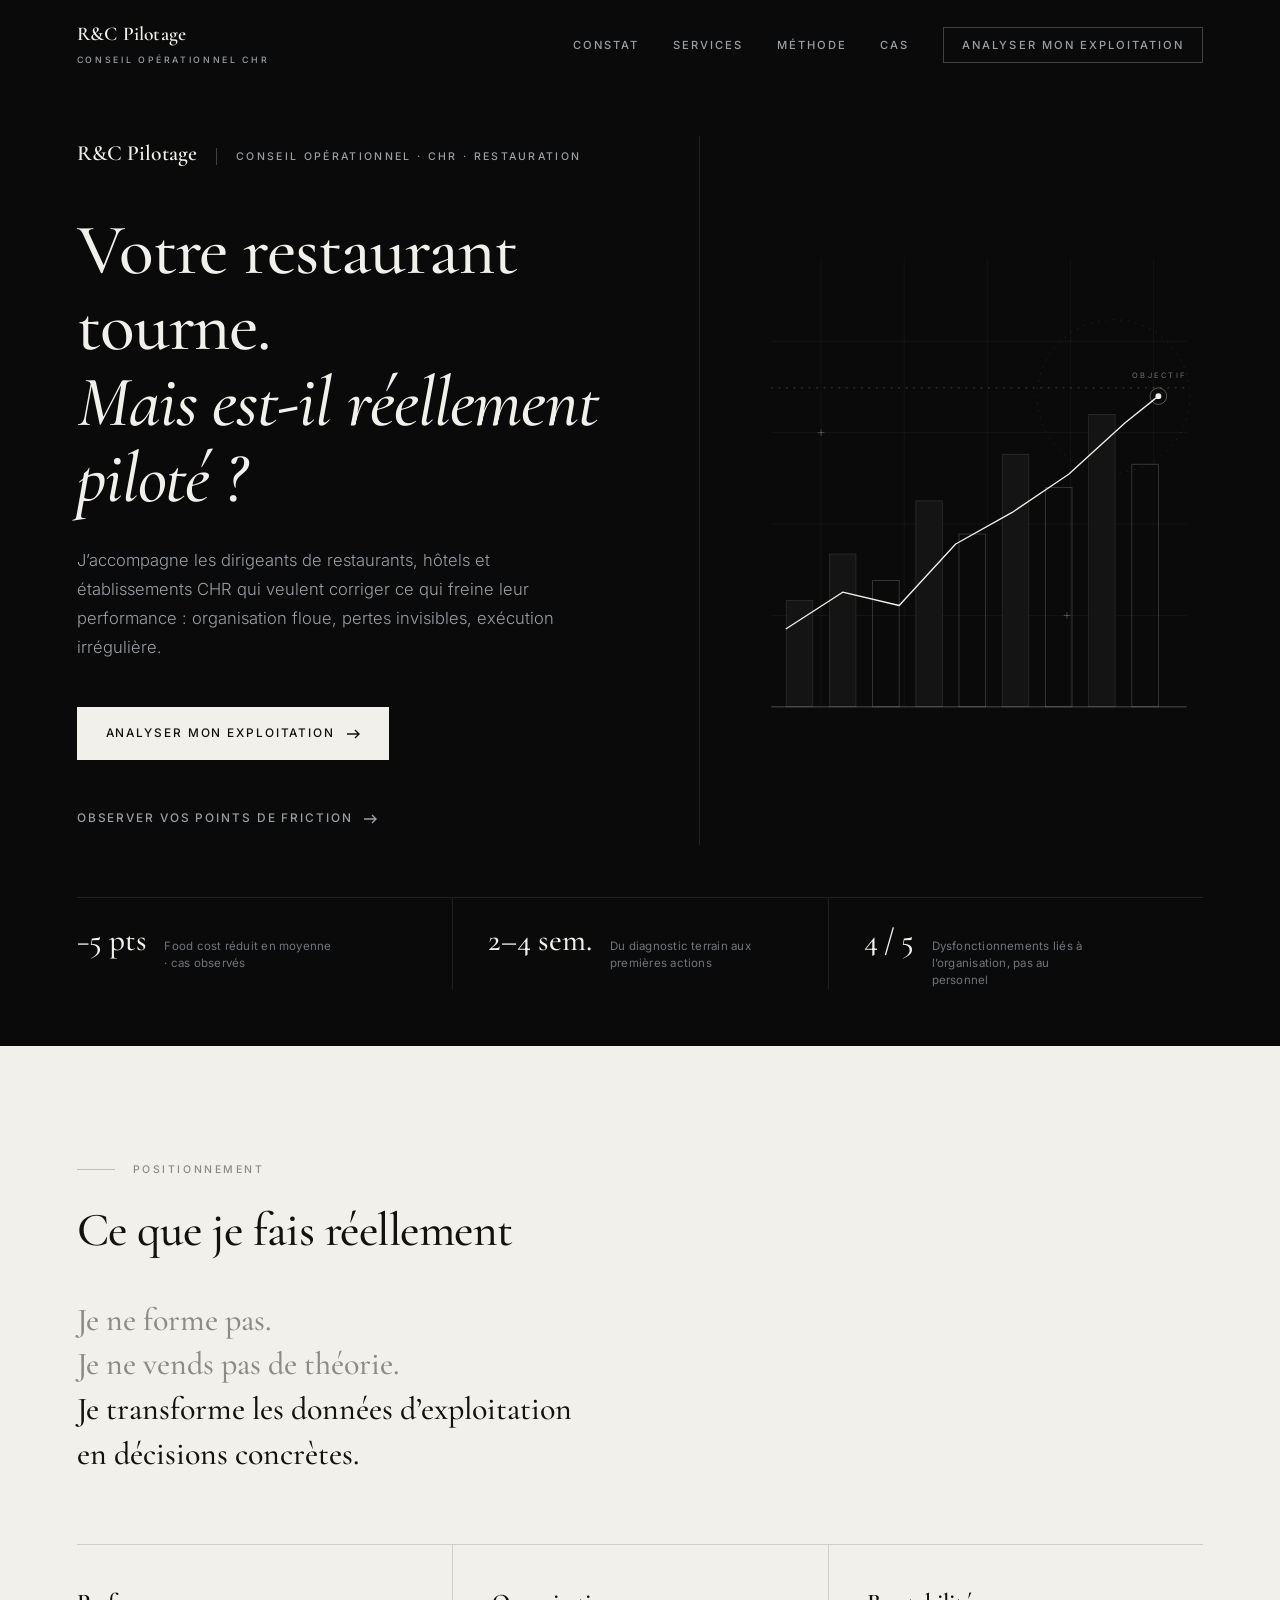
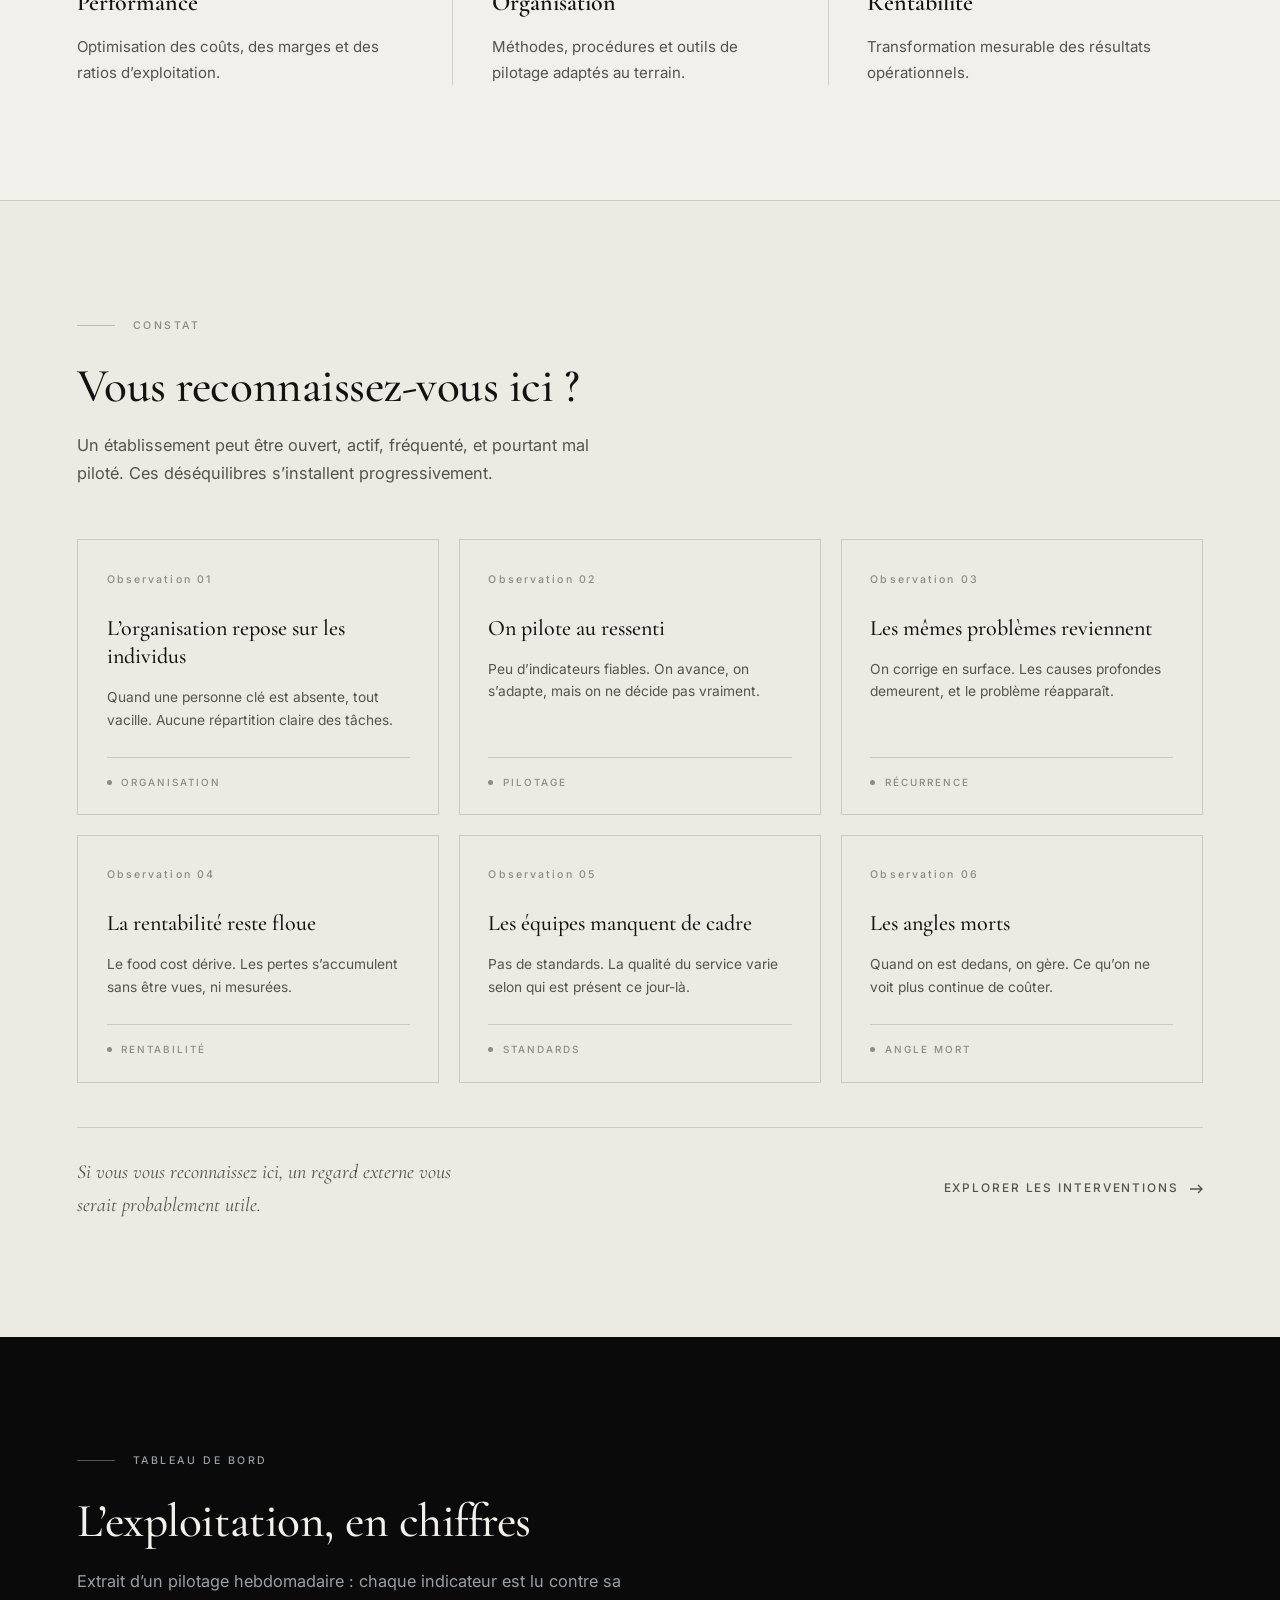
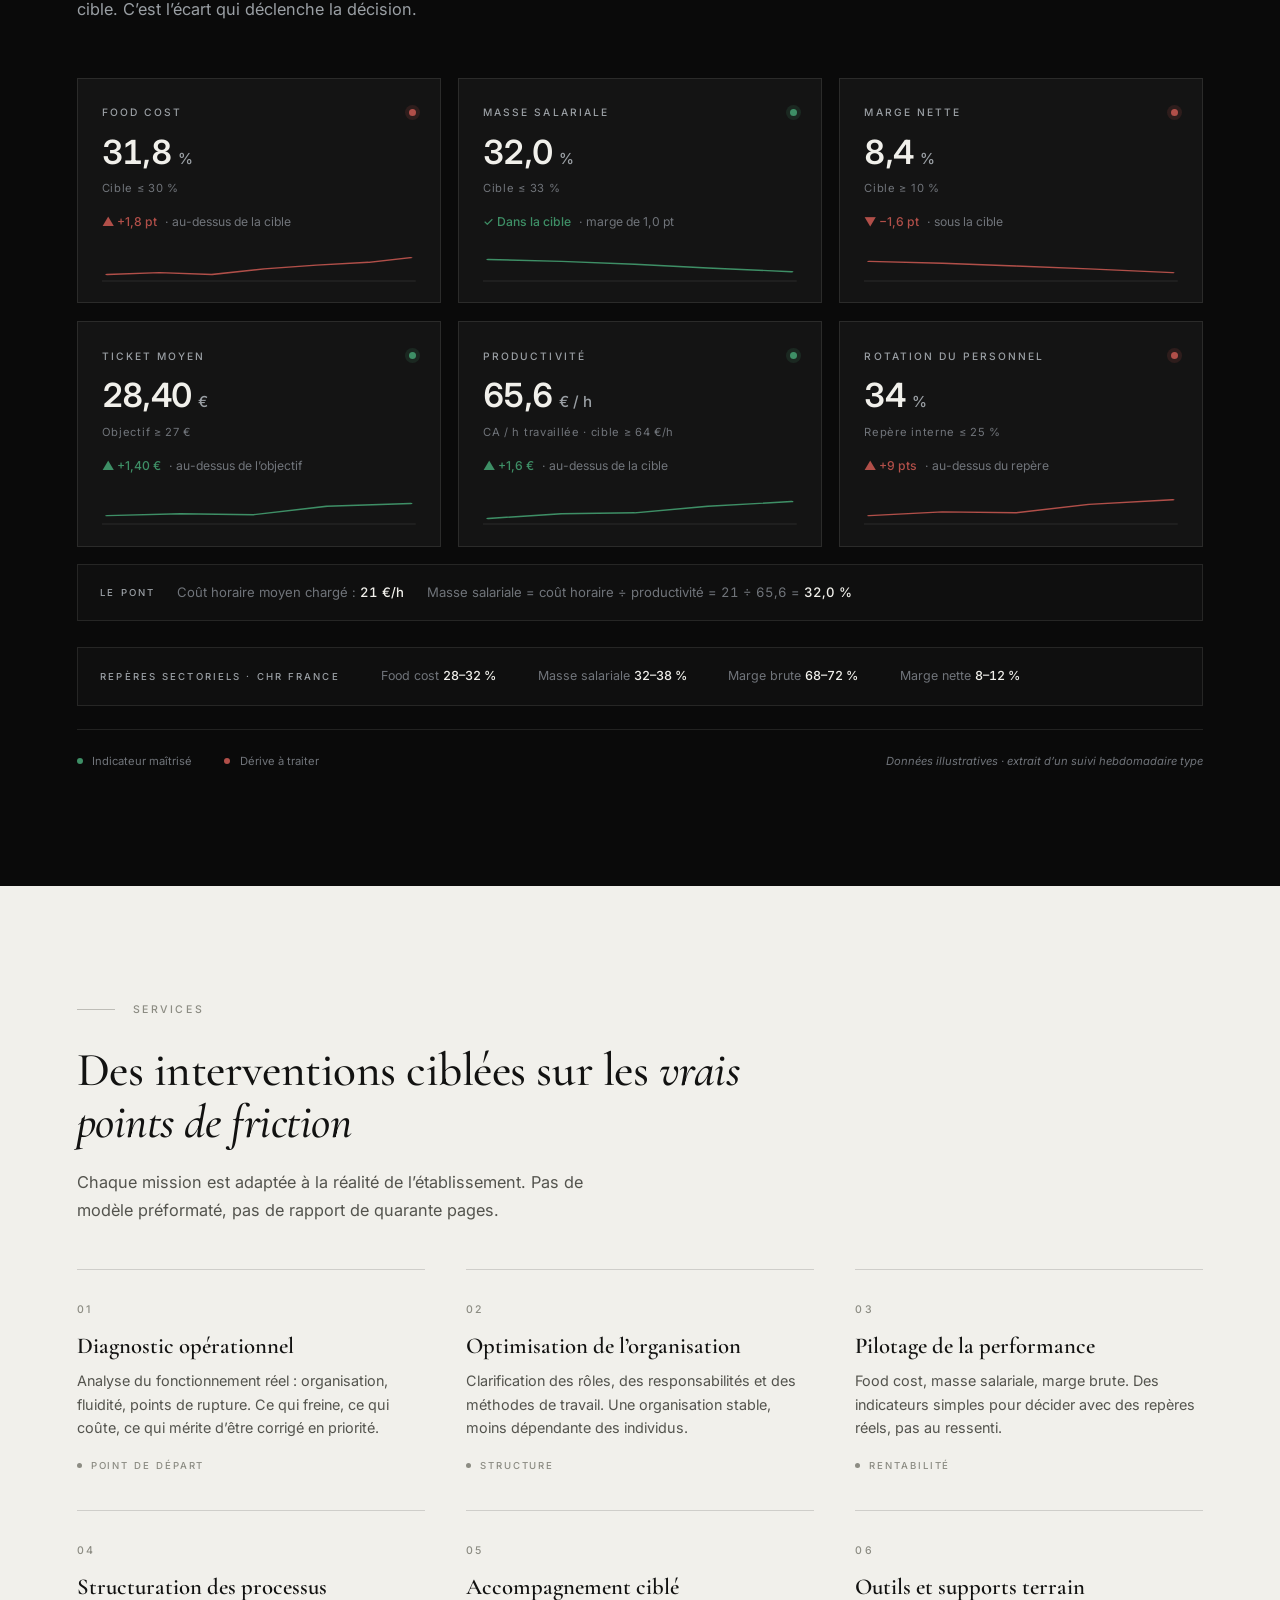
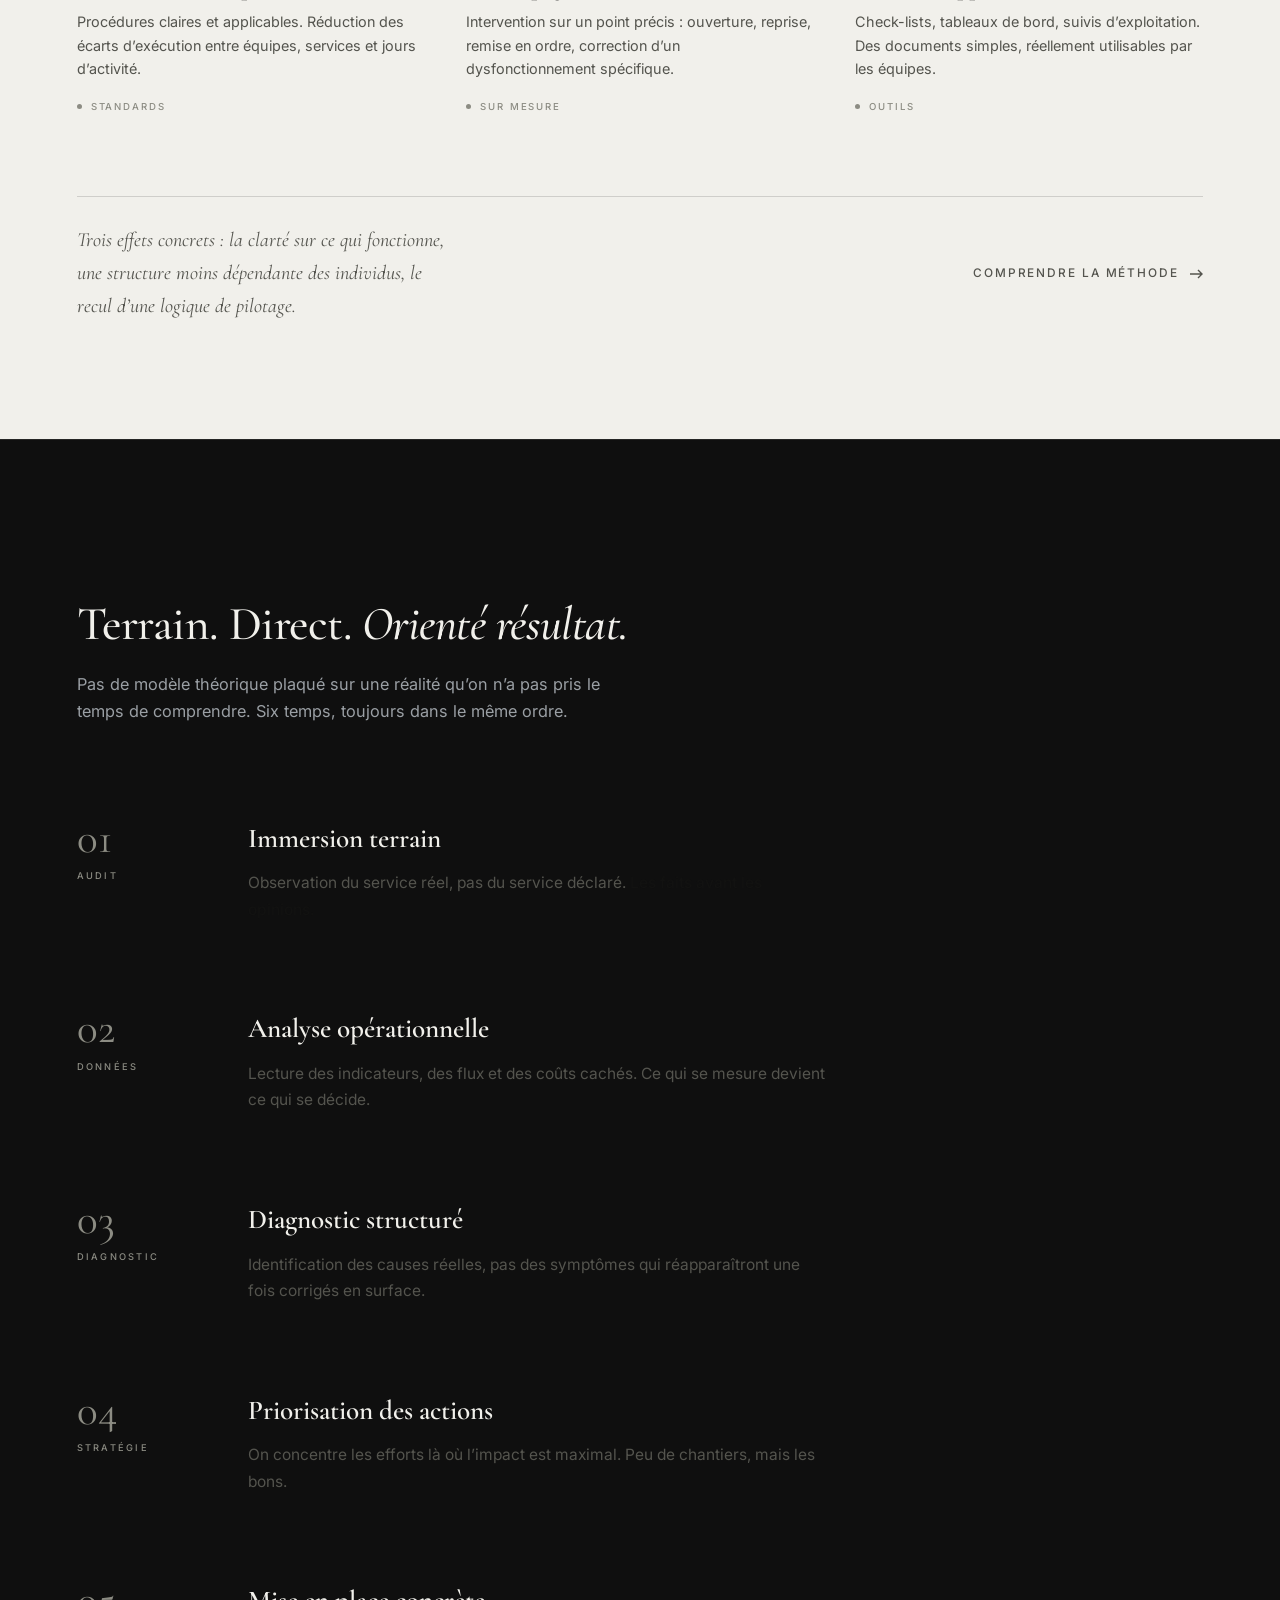
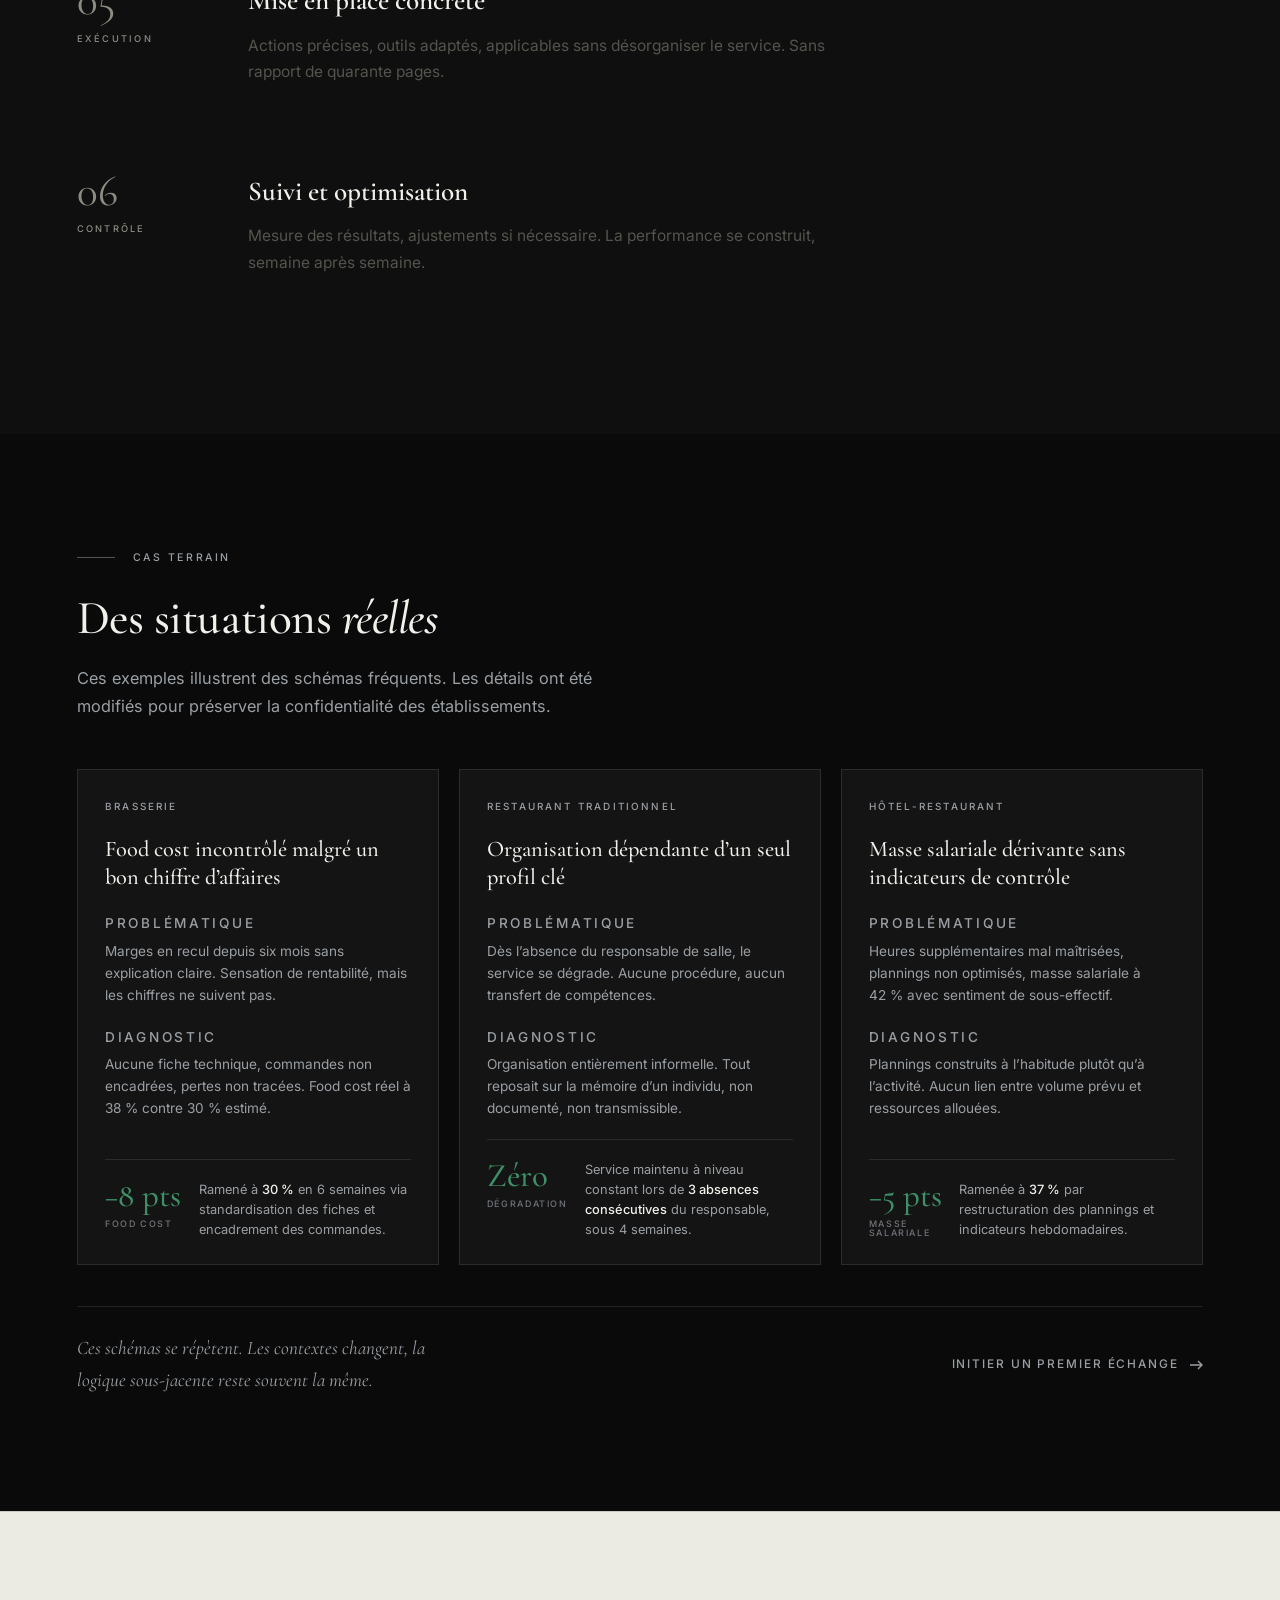
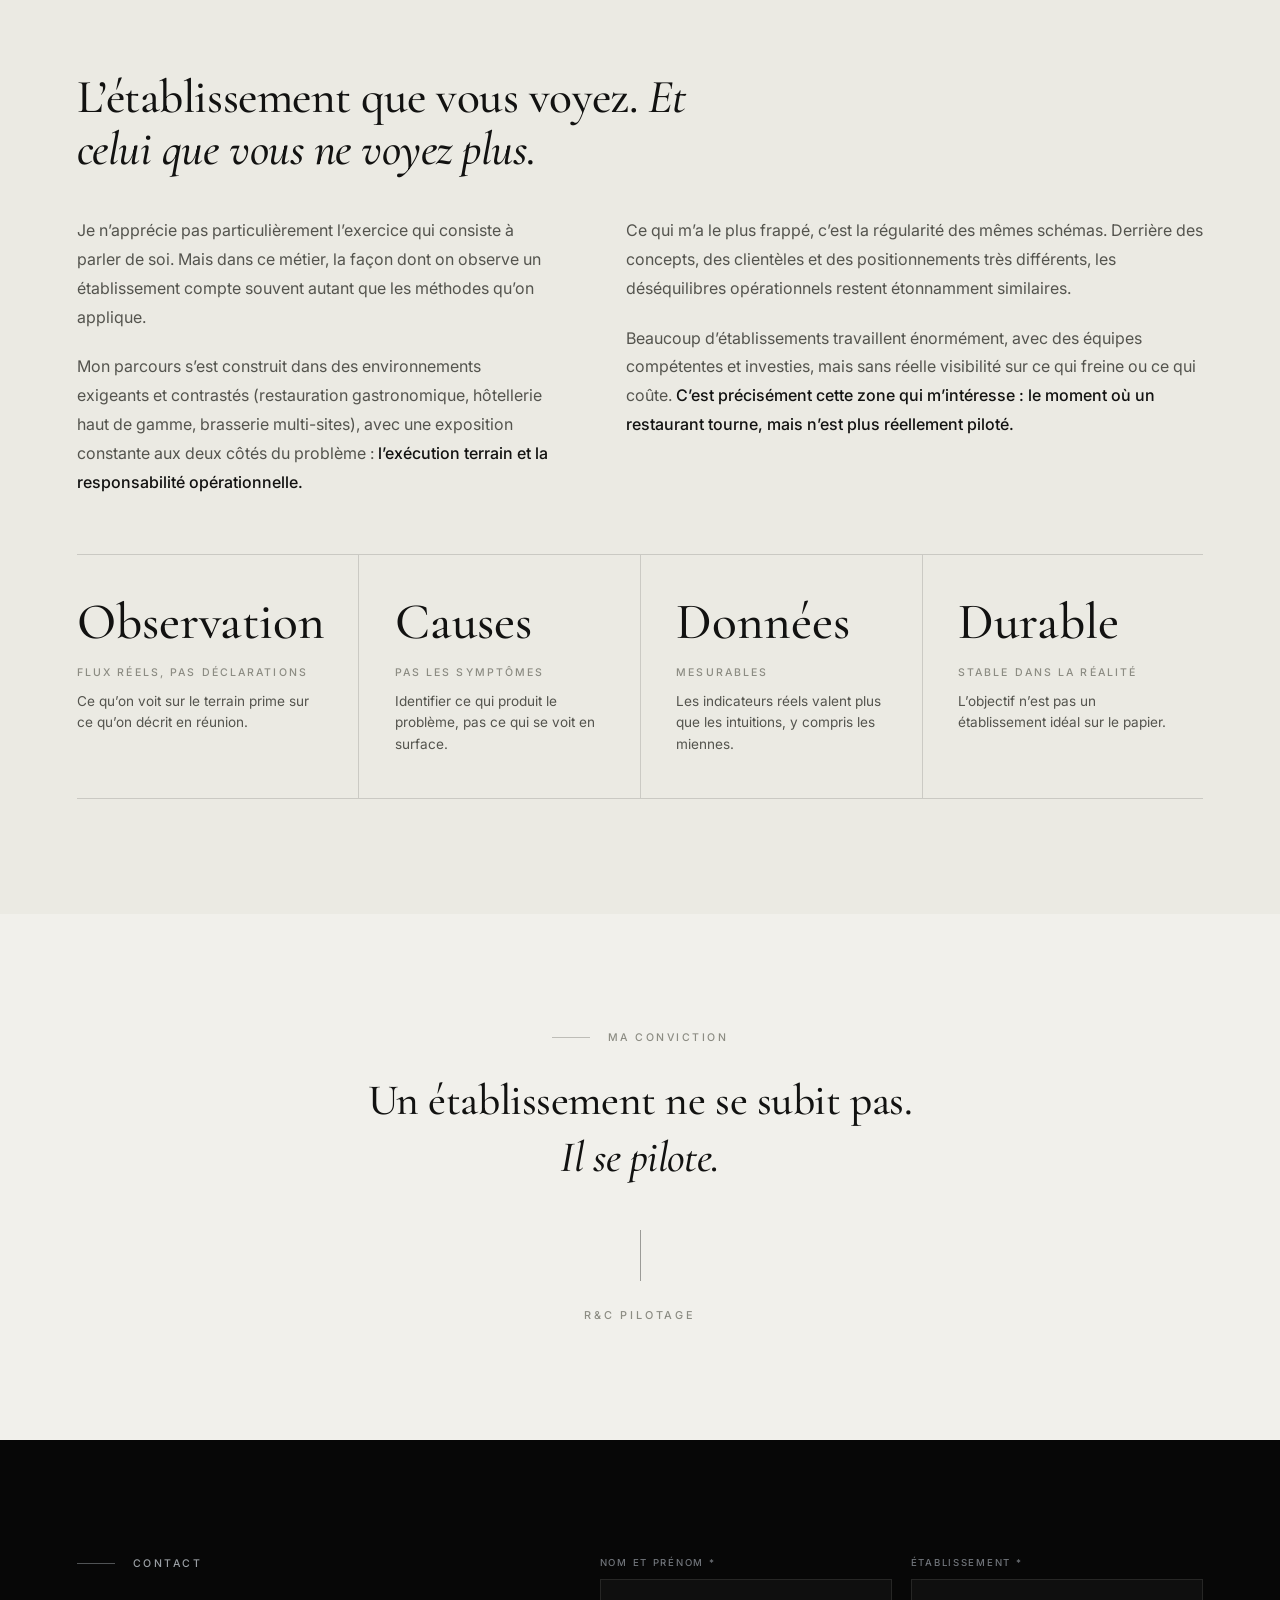
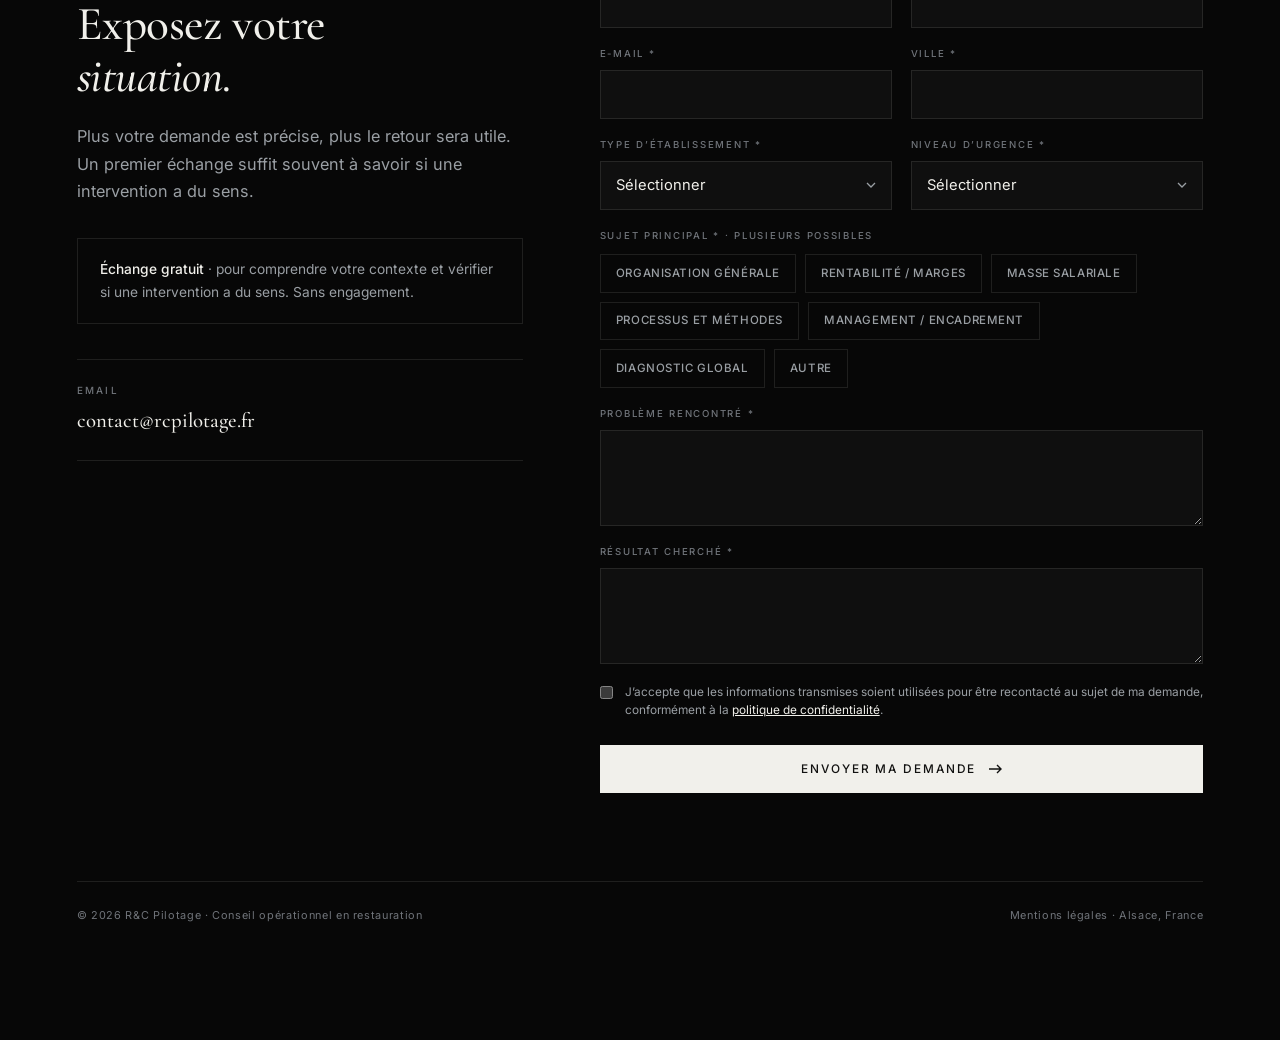
==== commit cb1c4699: "Add files via upload" ====
--- a/index.html
+++ b/index.html
@@ -1,1502 +1,1180 @@
 <!DOCTYPE html>
 <html lang="fr">
 <head>
-<meta charset="UTF-8"/>
-<meta name="viewport" content="width=device-width, initial-scale=1.0, maximum-scale=1.0"/>
-<title>R&C Pilotage | Conseil opérationnel en restauration</title>
-<meta name="description" content="R&C Pilotage accompagne les établissements CHR qui veulent corriger leur désorganisation, améliorer leur rentabilité et retrouver une exploitation maîtrisée."/>
-<link rel="canonical" href="https://rcpilotage.fr"/>
-<link rel="preconnect" href="https://fonts.googleapis.com"/>
-<link rel="preconnect" href="https://fonts.gstatic.com" crossorigin/>
-<link href="https://fonts.googleapis.com/css2?family=Cormorant+Garamond:ital,wght@0,300;0,400;0,500;1,300;1,400&family=Outfit:wght@300;400;500;600&display=swap" rel="stylesheet"/>
-<link rel="icon" type="image/x-icon" href="favicon.ico"/>
-<link rel="apple-touch-icon" href="apple-touch-icon.png"/>
+<meta charset="UTF-8">
+<meta name="viewport" content="width=device-width, initial-scale=1.0">
+<title>R&amp;C Pilotage · Conseil opérationnel en restauration</title>
+<meta name="description" content="R&amp;C Pilotage accompagne les établissements CHR qui veulent corriger leur désorganisation, améliorer leur rentabilité et retrouver une exploitation maîtrisée.">
+<link rel="icon" href="data:image/svg+xml,%3Csvg xmlns='http://www.w3.org/2000/svg' viewBox='0 0 64 64'%3E%3Crect width='64' height='64' fill='%230A0A0A'/%3E%3Ctext x='32' y='44' font-family='Georgia,serif' font-size='34' fill='%23F1F0EB' text-anchor='middle'%3ER%3C/text%3E%3C/svg%3E">
+<link rel="preconnect" href="https://fonts.googleapis.com">
+<link rel="preconnect" href="https://fonts.gstatic.com" crossorigin>
+<link href="https://fonts.googleapis.com/css2?family=Cormorant+Garamond:ital,wght@0,400;0,500;0,600;1,400;1,500&family=Inter:wght@300;400;500;600&display=swap" rel="stylesheet">
 <style>
-/* ─────────────────────────────────────
-   TOKENS
-───────────────────────────────────── */
-*, *::before, *::after { box-sizing: border-box; margin: 0; padding: 0; }
-
-:root {
-  --bg:        #07080a;
-  --bg2:       #0c0e11;
-  --surface:   #101316;
-  --surf2:     #161b20;
-  --border:    rgba(255,255,255,0.055);
-  --border2:   rgba(255,255,255,0.10);
-  --text:      #adb4bf;
-  --muted:     #52606e;
-  --gold:      #b08a50;
-  --goldb:     #c9a96e;
-  --golddim:   rgba(176,138,80,0.07);
-  --goldline:  rgba(176,138,80,0.20);
-  --white:     #dde2e9;
-  --green:     #3dab6b;
-  --amber:     #d4924a;
-  --red:       #c85050;
-  --nav-h:     58px;
-  --serif:     'Cormorant Garamond', Georgia, serif;
-  --sans:      'Outfit', sans-serif;
-
-  /* Courbes d'animation — hiérarchie motion */
-  --ease:      cubic-bezier(0.4,0,0.2,1);
-  /* Éléments majeurs — inertie longue, masse perçue */
-  --cinematic: cubic-bezier(0.16,1,0.3,1);
-  /* Éléments secondaires — décélération rapide, légère */
-  --swift:     cubic-bezier(0.22,1,0.36,1);
-  /* Éléments atmosphériques — très lent, organique */
-  --drift:     cubic-bezier(0.12,0.8,0.32,1);
-  /* Micro-interactions — snap immédiat */
-  --snap:      cubic-bezier(0.34,1.2,0.64,1);
-}
-
-html, body {
-  height: 100%; overflow: hidden;
-  font-family: var(--sans);
-  background: var(--bg);
-  color: var(--text);
-  -webkit-font-smoothing: antialiased;
-  -moz-osx-font-smoothing: grayscale;
-}
-
-a { color: inherit; text-decoration: none; }
-button { font-family: var(--sans); }
-
-/* ─────────────────────────────────────
-   NAV
-───────────────────────────────────── */
-.topnav {
-  position: fixed; top: 0; left: 0; right: 0;
-  height: var(--nav-h);
-  background: rgba(7,8,10,0.88);
-  backdrop-filter: blur(28px); -webkit-backdrop-filter: blur(28px);
-  border-bottom: 1px solid var(--border);
-  display: flex; align-items: center; justify-content: space-between;
-  padding: 0 24px; z-index: 400;
-}
-.logo-btn { background: none; border: none; display: flex; align-items: center; gap: 11px; }
-.logo-img  { height: 32px; width: 32px; border-radius: 50%; object-fit: cover; }
-.logo-wordmark { font-family: var(--serif); font-size: 1rem; font-weight: 500; color: var(--white); letter-spacing: 0.3px; line-height: 1.1; }
-.logo-wordmark em { color: var(--gold); font-style: normal; }
-.logo-sub  { font-size: 0.55rem; font-weight: 300; color: var(--muted); letter-spacing: 2px; text-transform: uppercase; }
-.nav-links { display: flex; align-items: center; gap: 6px; }
-.nav-link {
-  background: none; border: none; color: var(--muted);
-  font-size: 0.72rem; font-weight: 400; letter-spacing: 0.8px;
-  padding: 6px 10px; border-radius: 2px; text-transform: uppercase;
-  transition: color 0.18s var(--ease); display: none;
-}
-.nav-link:hover { color: var(--white); }
-.nav-link.active { color: var(--white); opacity: 1; }
-.nav-cta {
-  background: transparent; color: var(--gold);
-  font-size: 0.7rem; font-weight: 500; padding: 6px 14px;
-  border-radius: 1px; border: 1px solid var(--goldline);
-  letter-spacing: 1px; text-transform: uppercase;
-  transition: background 0.18s var(--ease), border-color 0.18s var(--ease);
-}
-.nav-cta:hover { background: var(--golddim); border-color: rgba(176,138,80,0.35); }
-
-/* ─────────────────────────────────────
-   PAGE ENGINE
-───────────────────────────────────── */
-.pages-wrap {
-  position: fixed; top: var(--nav-h); bottom: 52px;
-  left: 0; right: 0; overflow: hidden; touch-action: none;
-}
-.page {
-  position: absolute; inset: 0;
-  overflow-y: auto; overflow-x: hidden;
-  -webkit-overflow-scrolling: touch;
-  overscroll-behavior-y: contain;
-  opacity: 0;
-  pointer-events: none;
-  /* Pas de transform, pas de transition CSS — tout géré en JS RAF */
-}
-.page.active {
-  pointer-events: all;
-  /* opacity géré en JS */
-}
-.page.slide-left {
-  pointer-events: none;
-}
-
-/* ─────────────────────────────────────
-   BOTTOM NAV — éditorial, sobre
-───────────────────────────────────── */
-.bottomnav {
-  position: fixed; bottom: 0; left: 0; right: 0; height: 52px;
-  background: rgba(7,8,10,0.96);
-  backdrop-filter: blur(20px); -webkit-backdrop-filter: blur(20px);
-  border-top: 1px solid var(--border);
-  display: flex; align-items: center; justify-content: center;
-  z-index: 400; padding-bottom: env(safe-area-inset-bottom,0px);
-}
-.bnav-item {
-  flex: 1; max-width: 100px;
-  display: flex; flex-direction: column; align-items: center; justify-content: center;
-  gap: 3px; border: none; background: transparent;
-  color: var(--muted); transition: color 0.25s var(--swift);
-  padding: 8px 4px; font-family: var(--sans);
-  -webkit-tap-highlight-color: transparent;
-  position: relative;
-}
-.bnav-item.active { color: var(--white); }
-.bnav-item::after {
-  content: ''; position: absolute; top: 0;
-  left: 30%; right: 30%; height: 1px;
-  background: var(--gold); opacity: 0;
-  transition: opacity 0.20s var(--ease), left 0.20s var(--ease), right 0.20s var(--ease);
-}
-.bnav-item.active::after { opacity: 1; left: 20%; right: 20%; }
-.bnav-item svg { width: 15px; height: 15px; stroke: currentColor; fill: none; stroke-width: 1.5; stroke-linecap: round; stroke-linejoin: round; }
-.bnav-item span { font-size: 0.55rem; font-weight: 400; letter-spacing: 1px; text-transform: uppercase; }
-
-/* ─────────────────────────────────────
-   LAYOUT
-───────────────────────────────────── */
-.section    { padding: 52px 24px; }
-.section-sm { padding: 28px 24px; }
-.inner      { max-width: 700px; margin: 0 auto; }
-
-/* ─────────────────────────────────────
-   TYPOGRAPHIE
-───────────────────────────────────── */
-.overline {
-  font-size: 0.6rem; font-weight: 400; letter-spacing: 3px;
-  text-transform: uppercase; color: var(--gold); opacity: 0.7;
-  display: block; margin-bottom: 18px;
-  /* Micro-underline animé au chargement de page */
-  position: relative; width: fit-content;
-}
-.page.active .overline::after {
-  content: '';
-  position: absolute; bottom: -3px; left: 0;
-  height: 1px; background: var(--gold); opacity: 0.4;
-  animation: barFill 0.6s var(--swift) 0.3s both;
-  --w: 100%;
-}
-h2.heading {
-  font-family: var(--serif); font-size: clamp(1.85rem, 5vw, 2.7rem);
-  color: var(--white); line-height: 1.07; font-weight: 300;
-  letter-spacing: -0.3px; margin-bottom: 14px;
-}
-h2.heading em { font-style: italic; color: var(--goldb); }
-.body-text { font-size: 0.87rem; color: var(--muted); line-height: 1.8; font-weight: 300; }
-.sep       { height: 1px; background: var(--border); margin: 32px 0; }
-.sep-short { width: 44px; height: 1px; background: linear-gradient(90deg, var(--gold), transparent); margin: 22px 0; }
-/* Séparateur chaud — respiration visuelle entre blocs majeurs */
-.sep-warm  {
-  height: 1px; margin: 36px 0;
-  background: linear-gradient(90deg, transparent, rgba(176,138,80,0.25) 40%, rgba(176,138,80,0.06) 80%, transparent);
-}
-.pb        { height: 8px; }
-
-/* ─────────────────────────────────────
-   HERO
-───────────────────────────────────── */
-.hero {
-  min-height: calc(100dvh - var(--nav-h) - 52px);
-  display: flex; flex-direction: column; justify-content: flex-end;
-  padding: 52px 24px 44px; position: relative; overflow: hidden;
-}
-
-/* Atmosphère — couches */
-.hero::before {
-  content: '';
-  position: absolute; inset: 0; pointer-events: none;
-  background-image:
-    linear-gradient(rgba(176,138,80,0.016) 1px, transparent 1px),
-    linear-gradient(90deg, rgba(176,138,80,0.016) 1px, transparent 1px);
-  background-size: 42px 42px;
-  transform: perspective(700px) rotateX(14deg) scale(1.08);
-  transform-origin: 50% 100%;
-  mask-image: linear-gradient(to top, rgba(0,0,0,0.6) 0%, transparent 60%);
-  -webkit-mask-image: linear-gradient(to top, rgba(0,0,0,0.6) 0%, transparent 60%);
-}
-.hero::after {
-  content: '';
-  position: absolute; inset: 0; pointer-events: none;
-  background:
-    radial-gradient(ellipse 90% 55% at 20% 85%, rgba(176,138,80,0.065) 0%, transparent 65%),
-    radial-gradient(ellipse 60% 40% at 85% 10%, rgba(176,138,80,0.028) 0%, transparent 65%),
-    radial-gradient(ellipse 120% 70% at 50% 60%, transparent 45%, rgba(7,8,10,0.72) 100%);
-}
-/* Halo central respirant — chaleur organique */
-.hero-halo {
-  position: absolute; bottom: 10%; left: -8%;
-  width: 55vw; height: 55vw; max-width: 440px; max-height: 440px;
-  border-radius: 50%; pointer-events: none; z-index: 0;
-  background: radial-gradient(circle, rgba(176,138,80,0.042) 0%, transparent 68%);
-  animation: breathe 7s var(--drift) infinite;
-  filter: blur(1px);
-}
-/* Halo accent haut-droite — très discret */
-.hero-halo2 {
-  position: absolute; top: 5%; right: -5%;
-  width: 35vw; height: 35vw; max-width: 280px; max-height: 280px;
-  border-radius: 50%; pointer-events: none; z-index: 0;
-  background: radial-gradient(circle, rgba(176,138,80,0.018) 0%, transparent 70%);
-  animation: breathe 11s var(--drift) 3.5s infinite;
-}
-.hero-content { position: relative; z-index: 1; }
-
-/* Grain supprimé — trop agressif sur certains écrans */
-.hero-grain { display: none; }
-
-.pdots { display: flex; gap: 4px; }
-.pd { width: 4px; height: 4px; border-radius: 50%; background: var(--border2); transition: background 0.25s var(--ease), width 0.25s var(--ease); }
-.pd.active { background: var(--gold); width: 16px; border-radius: 2px; }
-
-.hero-eyebrow { display: flex; align-items: center; gap: 10px; }
-.hero-dot { width: 3px; height: 3px; border-radius: 50%; background: var(--gold); opacity: 0.6; }
-.hero-eyebrow-text { font-size: 0.57rem; font-weight: 400; letter-spacing: 3px; text-transform: uppercase; color: var(--gold); opacity: 0.6; }
-
-/* Titre — 3 lignes, poids contrastés */
-.hero-t1 { font-family: var(--serif); font-size: clamp(2.8rem,10vw,5.5rem); color: var(--white); line-height: 0.95; font-weight: 300; letter-spacing: -2px; display: block; }
-.hero-t2 { font-family: var(--serif); font-size: clamp(2.8rem,10vw,5.5rem); color: rgba(255,255,255,0.18); line-height: 0.95; font-weight: 300; letter-spacing: -2px; display: block; margin-top: 5px; font-style: italic; }
-.hero-t3 { font-family: var(--serif); font-size: clamp(2.8rem,10vw,5.5rem); color: var(--goldb); line-height: 0.95; font-weight: 300; letter-spacing: -2px; display: block; margin-top: 5px; font-style: italic; }
-
-.hero-sub { font-size: 0.86rem; color: var(--muted); line-height: 1.78; font-weight: 300; max-width: 340px; }
-
-/* Dashboard flottant */
-.hero-dash {
-  background: rgba(16,19,22,0.82);
-  border: 1px solid rgba(255,255,255,0.08);
-  border-radius: 3px; overflow: hidden;
-  backdrop-filter: blur(14px); -webkit-backdrop-filter: blur(14px);
-  box-shadow: 0 32px 64px rgba(0,0,0,0.55), 0 0 0 1px rgba(176,138,80,0.05), inset 0 1px 0 rgba(255,255,255,0.04);
-}
-.dash-bar {
-  display: flex; align-items: center; gap: 7px;
-  padding: 9px 13px; border-bottom: 1px solid var(--border);
-  background: rgba(12,14,17,0.9);
-}
-.dash-dot { width: 7px; height: 7px; border-radius: 50%; }
-.dash-dot.r { background: rgba(220,80,80,0.5); }
-.dash-dot.y { background: rgba(220,170,60,0.4); }
-.dash-dot.g { background: rgba(60,180,90,0.4); }
-.dash-title { font-size: 0.61rem; letter-spacing: 1.5px; text-transform: uppercase; color: var(--muted); margin-left: 3px; flex: 1; }
-.dash-live  { font-size: 0.58rem; color: var(--green); display: flex; align-items: center; gap: 4px; }
-.dash-live::before { content:''; width:4px; height:4px; border-radius:50%; background:var(--green); animation: pulse 2s ease-in-out infinite; }
-@keyframes pulse { 0%,100%{opacity:1} 50%{opacity:0.35} }
-
-.dash-kpis { display: grid; grid-template-columns: repeat(3,1fr); }
-.dash-kpi  { padding: 14px 10px; border-right: 1px solid var(--border); text-align: center; }
-.dash-kpi:last-child { border-right: none; }
-.dash-val  { font-family: var(--sans); font-size: 1.55rem; font-weight: 300; display: block; line-height: 1; margin-bottom: 3px; letter-spacing: -0.5px; }
-.dash-val.ok  { color: var(--green); }
-.dash-val.mid { color: var(--goldb); }
-.dash-val.bad { color: var(--red);   }
-.dash-lbl  { font-size: 0.58rem; color: var(--muted); letter-spacing: 0.5px; text-transform: uppercase; }
-.dash-delta{ font-size: 0.64rem; margin-top: 3px; display: block; }
-.dash-delta.up   { color: var(--green); }
-.dash-delta.down { color: var(--red); }
-.dash-delta.flat { color: var(--muted); }
-
-.dash-meters { padding: 11px 13px 13px; border-top: 1px solid var(--border); display: flex; flex-direction: column; gap: 7px; }
-.dm-head { display: flex; justify-content: space-between; margin-bottom: 4px; }
-.dm-head span  { font-size: 0.61rem; color: var(--muted); }
-.dm-head strong{ font-size: 0.61rem; font-weight: 500; }
-.dm-head strong.ok  { color: var(--green); }
-.dm-head strong.bad { color: var(--red); }
-.dm-track { height: 2px; background: var(--border2); border-radius: 1px; overflow: hidden; }
-.dm-fill  { height: 100%; border-radius: 1px; }
-.dm-fill.ok  { background: linear-gradient(90deg,#2a7a48,var(--green)); }
-.dm-fill.bad { background: linear-gradient(90deg,#8a2a2a,var(--red)); }
-
-/* Axiome */
-.hero-axiom { display: flex; align-items: stretch; gap: 14px; }
-.axiom-line { width: 1.5px; background: var(--gold); opacity: 0.6; flex-shrink: 0; }
-.axiom-text { font-family: var(--serif); font-size: 0.97rem; font-style: italic; color: rgba(255,255,255,0.48); line-height: 1.5; font-weight: 300; }
-
-/* Boutons */
-.btn { display: inline-flex; align-items: center; justify-content: center; gap: 10px; padding: 13px 24px; border-radius: 2px; font-weight: 500; font-size: 0.83rem; border: none; font-family: var(--sans); width: 100%; letter-spacing: 0.5px; -webkit-tap-highlight-color: transparent; }
-.btn-gold  { background: var(--gold); color: var(--bg); font-weight: 600; transition: background 0.22s var(--ease), transform 0.22s var(--snap), box-shadow 0.22s var(--ease); }
-.btn-gold:hover  { background: var(--goldb); transform: translateY(-1px); box-shadow: 0 6px 20px rgba(176,138,80,0.22); }
-.btn-ghost { background: transparent; color: var(--text); border: 1px solid var(--border2); transition: border-color 0.22s var(--ease), color 0.22s var(--ease), background 0.22s var(--ease); }
-.btn-ghost:hover { border-color: var(--goldline); color: var(--white); background: rgba(176,138,80,0.04); }
-.btn:active { transform: scale(0.985); }
-
-/* Métriques bas hero */
-.hero-metrics { display: flex; gap: 0; border-top: 1px solid var(--border); padding-top: 22px; }
-.hm { flex: 1; }
-.hm + .hm { border-left: 1px solid var(--border); padding-left: 20px; }
-.hm-val  { font-family: var(--sans); font-size: 1.35rem; font-weight: 300; color: var(--white); display: block; line-height: 1; margin-bottom: 5px; letter-spacing: -0.5px; }
-.hm-val em { color: var(--goldb); font-style: normal; }
-.hm-lbl  { font-size: 0.6rem; color: var(--muted); letter-spacing: 0.3px; line-height: 1.45; }
-
-/* Nav cards */
-.nav-cards { display: grid; grid-template-columns: 1fr 1fr; gap: 8px; }
-.nav-card {
-  background: var(--surface); border: 1px solid var(--border);
-  border-radius: 2px; padding: 14px 13px;
-  display: flex; flex-direction: column; gap: 4px;
-  transition: border-color 0.22s var(--ease), background 0.22s var(--ease), transform 0.18s var(--ease);
-  -webkit-tap-highlight-color: transparent;
-}
-.nav-card:hover { border-color: var(--goldline); background: var(--surf2); transform: translateY(-1px); }
-.nav-card:active { transform: scale(0.985); transition-duration: 0.1s; }
-.nc-icon { width: 24px; height: 24px; display: grid; place-items: center; margin-bottom: 5px; }
-.nc-icon svg { width: 15px; height: 15px; stroke: var(--gold); fill: none; stroke-width: 1.5; stroke-linecap: round; stroke-linejoin: round; opacity: 0.75; }
-.nav-card h4 { color: var(--white); font-size: 0.79rem; font-weight: 500; }
-.nav-card p  { color: var(--muted);  font-size: 0.68rem; line-height: 1.4; }
-.nav-card .arr { color: var(--gold); font-size: 0.68rem; margin-top: 6px; opacity: 0.5; }
-
-/* ─────────────────────────────────────
-   CONSTAT
-───────────────────────────────────── */
-.prob-list { display: flex; flex-direction: column; }
-.prob-item {
-  display: flex; align-items: flex-start; gap: 14px;
-  padding: 18px 0; border-bottom: 1px solid var(--border);
-  transition: padding-left 0.22s var(--ease), background 0.18s var(--ease);
-}
-.prob-item:first-child { border-top: 1px solid var(--border); }
-.prob-item:hover { padding-left: 6px; background: rgba(176,138,80,0.018); }
-.prob-idx { font-family: var(--serif); font-size: 0.95rem; color: rgba(176,138,80,0.22); font-weight: 300; flex-shrink: 0; width: 20px; padding-top: 1px; }
-.prob-body h3 { color: var(--white); font-size: 0.87rem; font-weight: 500; margin-bottom: 5px; line-height: 1.3; }
-.prob-body p  { color: var(--muted); font-size: 0.79rem; line-height: 1.65; font-weight: 300; }
-.prob-ic { flex-shrink: 0; margin-top: 2px; opacity: 0.38; transition: opacity 0.18s var(--ease); }
-.prob-item:hover .prob-ic { opacity: 0.65; }
-.prob-ic svg { width: 13px; height: 13px; stroke: var(--gold); fill: none; stroke-width: 1.5; stroke-linecap: round; stroke-linejoin: round; }
-
-/* Données */
-.data-block { background: var(--surface); border: 1px solid var(--border2); border-radius: 2px; overflow: hidden; }
-.db-head { padding: 10px 16px; border-bottom: 1px solid var(--border); background: var(--bg2); display: flex; align-items: center; justify-content: space-between; }
-.db-head-label { font-size: 0.6rem; letter-spacing: 2px; text-transform: uppercase; color: var(--muted); }
-.db-head-tag   { font-size: 0.58rem; color: var(--green); display: flex; align-items: center; gap: 4px; }
-.db-head-tag::before { content:''; width:4px; height:4px; border-radius:50%; background:var(--green); }
-.data-item { display: flex; align-items: baseline; gap: 14px; padding: 13px 16px; border-bottom: 1px solid var(--border); transition: background 0.18s var(--ease); }
-.data-item:last-child { border-bottom: none; }
-.data-item:hover { background: var(--surf2); }
-.data-num  { font-family: var(--sans); font-size: 1.3rem; font-weight: 300; color: var(--goldb); line-height: 1; flex-shrink: 0; min-width: 54px; letter-spacing: -0.5px; }
-.data-desc { font-size: 0.77rem; color: var(--text); line-height: 1.6; font-weight: 300; }
-.data-desc em { color: var(--muted); font-style: normal; font-size: 0.72rem; display: block; margin-top: 2px; }
-
-/* Note méthodologique */
-.methodo-note { padding: 22px 0; border-top: 1px solid var(--border); }
-.methodo-note .body-text { margin-bottom: 10px; }
-.methodo-note .body-text:last-child { margin-bottom: 0; }
-
-/* Quote */
-.quote { display: flex; gap: 14px; align-items: flex-start; padding: 14px 0; }
-.quote-line { width: 1.5px; background: var(--goldline); flex-shrink: 0; align-self: stretch; min-height: 30px; }
-.quote p { font-family: var(--serif); font-size: 0.97rem; font-style: italic; color: rgba(255,255,255,0.45); line-height: 1.55; font-weight: 300; }
-
-/* ─────────────────────────────────────
-   SERVICES
-───────────────────────────────────── */
-.kpi-table { border: 1px solid var(--border2); border-radius: 2px; overflow: hidden; }
-.kpi-head  { display: flex; align-items: center; justify-content: space-between; padding: 10px 14px; background: var(--bg2); border-bottom: 1px solid var(--border); }
-.kpi-head span { font-size: 0.6rem; letter-spacing: 2px; text-transform: uppercase; color: var(--muted); }
-.kpi-row { display: grid; grid-template-columns: 1fr auto auto auto; align-items: center; gap: 10px; padding: 10px 14px; border-bottom: 1px solid var(--border); transition: background 0.18s var(--ease); }
-.kpi-row:last-child { border-bottom: none; }
-.kpi-row:hover { background: var(--surf2); }
-.kpi-name  { font-size: 0.74rem; color: var(--text); font-weight: 300; }
-.kpi-bar   { width: 70px; }
-.kpi-track { height: 2px; background: var(--border2); border-radius: 1px; overflow: hidden; }
-.kpi-fill  { height: 100%; border-radius: 1px; }
-.kpi-fill.g { background: var(--green); }
-.kpi-fill.a { background: var(--goldb); }
-.kpi-fill.r { background: var(--red); }
-.kpi-val   { font-size: 0.74rem; color: var(--white); font-weight: 500; min-width: 50px; text-align: right; }
-.kpi-delta { font-size: 0.64rem; min-width: 55px; text-align: right; }
-.kpi-delta.up   { color: var(--green); }
-.kpi-delta.down { color: var(--red); }
-.kpi-delta.flat { color: var(--muted); }
-
-.svc-list {}
-.svc-item { display: flex; gap: 16px; align-items: flex-start; padding: 19px 0; border-bottom: 1px solid var(--border); transition: padding-left 0.22s var(--ease); }
-.svc-item:first-child { border-top: 1px solid var(--border); }
-.svc-item:hover { padding-left: 6px; background: rgba(176,138,80,0.018); }
-.svc-n { font-family: var(--serif); font-size: 1.1rem; color: rgba(176,138,80,0.2); font-weight: 300; flex-shrink: 0; width: 22px; line-height: 1; padding-top: 2px; }
-.svc-body h3 { color: var(--white); font-size: 0.87rem; font-weight: 500; margin-bottom: 5px; }
-.svc-body p  { color: var(--muted); font-size: 0.79rem; line-height: 1.65; font-weight: 300; }
-.svc-tag { display: inline-block; margin-top: 8px; padding: 2px 7px; border-radius: 1px; background: var(--golddim); border: 1px solid var(--goldline); color: var(--gold); font-size: 0.61rem; font-weight: 400; letter-spacing: 1px; text-transform: uppercase; }
-
-.outcomes { display: flex; border: 1px solid var(--border); border-radius: 2px; overflow: hidden; }
-.outcome  { flex: 1; padding: 16px 12px; border-right: 1px solid var(--border); }
-.outcome:last-child { border-right: none; }
-.out-letter { font-family: var(--serif); font-size: 1.5rem; color: var(--gold); font-style: italic; font-weight: 300; display: block; line-height: 1; margin-bottom: 7px; }
-.outcome h3 { font-size: 0.77rem; font-weight: 500; color: var(--white); margin-bottom: 3px; }
-.outcome p  { font-size: 0.69rem; color: var(--muted); line-height: 1.5; font-weight: 300; }
-
-/* ─────────────────────────────────────
-   ÉTUDES DE CAS
-───────────────────────────────────── */
-.case-list { display: flex; flex-direction: column; gap: 0; }
-.case-item {
-  border: 1px solid var(--border);
-  border-radius: 2px; overflow: hidden; margin-bottom: 10px;
-  transition: border-color 0.20s var(--ease);
-}
-.case-item:hover { border-color: var(--goldline); }
-.case-head {
-  display: flex; align-items: center; gap: 12px;
-  padding: 14px 16px; background: var(--surface);
-  border-bottom: 1px solid var(--border);
-}
-.case-tag { padding: 2px 8px; border-radius: 1px; background: var(--golddim); border: 1px solid var(--goldline); font-size: 0.6rem; color: var(--gold); letter-spacing: 1px; text-transform: uppercase; flex-shrink: 0; }
-.case-title { font-size: 0.82rem; font-weight: 500; color: var(--white); flex: 1; }
-.case-body { display: grid; grid-template-columns: 1fr 1fr; border-bottom: 1px solid var(--border); }
-.case-col  { padding: 14px 16px; }
-.case-col:first-child { border-right: 1px solid var(--border); }
-.case-col-label { font-size: 0.58rem; letter-spacing: 1.8px; text-transform: uppercase; color: var(--muted); margin-bottom: 7px; display: block; }
-.case-col p { font-size: 0.77rem; color: var(--text); line-height: 1.6; font-weight: 300; }
-.case-result {
-  display: flex; align-items: center; gap: 16px;
-  padding: 12px 16px; background: rgba(61,171,107,0.04);
-}
-.case-result-val { font-family: var(--sans); font-size: 1.2rem; font-weight: 300; color: var(--green); flex-shrink: 0; letter-spacing: -0.3px; }
-.case-result-desc { font-size: 0.74rem; color: var(--muted); line-height: 1.5; font-weight: 300; }
-.case-result-desc strong { color: var(--text); font-weight: 400; }
-
-/* ─────────────────────────────────────
-   MÉTHODE
-───────────────────────────────────── */
-.wf-table { border: 1px solid var(--border); border-radius: 2px; overflow: hidden; }
-.wf-row { display: flex; align-items: stretch; border-bottom: 1px solid var(--border); transition: background 0.18s var(--ease); }
-.wf-row:last-child { border-bottom: none; }
-.wf-row:hover { background: var(--surf2); }
-.wf-num-col { width: 42px; flex-shrink: 0; background: var(--bg2); border-right: 1px solid var(--border); display: flex; align-items: center; justify-content: center; font-family: var(--serif); font-size: 0.85rem; color: rgba(176,138,80,0.28); font-weight: 300; }
-.wf-body { flex: 1; padding: 12px 16px; }
-.wf-body h4 { color: var(--white); font-size: 0.82rem; font-weight: 500; margin-bottom: 2px; }
-.wf-body p  { color: var(--muted); font-size: 0.73rem; line-height: 1.55; font-weight: 300; }
-.wf-tag-col { padding: 0 12px; display: flex; align-items: center; border-left: 1px solid var(--border); }
-.wf-tag { padding: 2px 6px; border-radius: 1px; background: var(--golddim); border: 1px solid var(--goldline); color: var(--gold); font-size: 0.57rem; font-weight: 400; letter-spacing: 1px; text-transform: uppercase; white-space: nowrap; }
-
-.stat-grid { display: grid; grid-template-columns: 1fr 1fr; gap: 8px; }
-.stat-card { background: var(--surface); border: 1px solid var(--border); border-radius: 2px; padding: 15px 14px; transition: border-color 0.20s var(--ease); }
-.stat-card:hover { border-color: var(--goldline); }
-.stat-val  { font-family: var(--sans); font-size: 1.75rem; font-weight: 300; color: var(--white); display: block; line-height: 1; margin-bottom: 5px; letter-spacing: -0.5px; }
-.stat-val em { color: var(--goldb); font-style: normal; }
-.stat-lbl  { font-size: 0.66rem; color: var(--muted); line-height: 1.4; }
-
-.why-item { padding: 17px 0; border-bottom: 1px solid var(--border); }
-.why-item:first-child { border-top: 1px solid var(--border); }
-.why-item h3 { color: var(--white); font-size: 0.87rem; font-weight: 500; margin-bottom: 6px; }
-.why-item p  { color: var(--muted); font-size: 0.79rem; line-height: 1.65; font-weight: 300; }
-
-.about-card { background: var(--surface); border: 1px solid var(--border); border-radius: 2px; padding: 20px 18px; position: relative; overflow: hidden; }
-.about-card::before { content:''; position:absolute; left:0; top:0; bottom:0; width:1.5px; background:var(--gold); }
-.about-card p { font-size: 0.83rem; color: var(--muted); line-height: 1.78; font-weight: 300; margin-bottom: 8px; }
-.about-card p:last-child { margin-bottom: 0; }
-.about-card strong { color: var(--white); font-weight: 500; }
-
-/* ─────────────────────────────────────
-   CONTACT
-───────────────────────────────────── */
-.contact-meta { border: 1px solid var(--border); border-radius: 2px; overflow: hidden; margin-bottom: 22px; }
-.contact-row  { display: flex; align-items: flex-start; gap: 12px; padding: 12px 16px; border-bottom: 1px solid var(--border); }
-.contact-row:last-child { border-bottom: none; }
-.cr-label { font-size: 0.62rem; color: var(--muted); letter-spacing: 1.5px; text-transform: uppercase; width: 70px; flex-shrink: 0; padding-top: 1px; }
-.cr-val   { font-size: 0.83rem; color: var(--text); line-height: 1.5; }
-.cr-val a { color: var(--gold); }
-
-.fg { display: flex; flex-direction: column; gap: 6px; margin-bottom: 11px; }
-label { font-size: 0.73rem; color: var(--muted); font-weight: 300; }
-input, select, textarea {
-  width: 100%; padding: 11px 13px;
-  background: var(--surface); border: 1px solid var(--border2);
-  border-radius: 2px; color: var(--white); font-size: 0.86rem;
-  font-family: var(--sans); outline: none;
-  transition: border-color 0.20s var(--ease), box-shadow 0.20s var(--ease), background 0.20s var(--ease);
-  appearance: none; -webkit-appearance: none;
-}
-select {
-  background-image: url("data:image/svg+xml,%3Csvg xmlns='http://www.w3.org/2000/svg' width='10' height='6' viewBox='0 0 10 6'%3E%3Cpath fill='%2352606e' d='M5 6L0 0h10z'/%3E%3C/svg%3E");
-  background-repeat: no-repeat; background-position: right 12px center; padding-right: 32px;
-}
-select option { background: #101316; }
-input:focus, select:focus, textarea:focus {
-  border-color: rgba(176,138,80,0.38);
-  box-shadow: 0 0 0 3px rgba(176,138,80,0.05);
-  background: var(--surf2);
-}
-textarea { min-height: 82px; resize: vertical; line-height: 1.6; }
-::placeholder { color: var(--muted); opacity: 0.4; }
-
-.check-group { display: flex; flex-direction: column; gap: 5px; margin-top: 6px; }
-.check-item {
-  display: flex; align-items: center; gap: 9px;
-  font-size: 0.81rem; color: var(--text); padding: 8px 11px; border-radius: 2px;
-  border: 1px solid var(--border); background: var(--surface);
-  transition: border-color 0.20s var(--ease), background 0.20s var(--ease);
-  user-select: none; -webkit-user-select: none;
-}
-.check-item:hover { border-color: var(--goldline); background: var(--surf2); }
-.check-item input { display: none; }
-.cbi { width: 15px; height: 15px; min-width: 15px; border: 1.5px solid var(--border2); border-radius: 2px; background: transparent; display: flex; align-items: center; justify-content: center; transition: background 0.2s, border-color 0.2s; flex-shrink: 0; }
-.cbi svg { display: none; }
-.check-item:has(input:checked) { border-color: var(--goldline); background: var(--golddim); color: var(--white); }
-.check-item:has(input:checked) .cbi { background: var(--gold); border-color: var(--gold); }
-.check-item:has(input:checked) .cbi svg { display: block; }
-
-.consent-row { display: flex; align-items: flex-start; gap: 9px; color: var(--muted); font-size: 0.74rem; line-height: 1.55; margin-bottom: 14px; }
-.consent-box { width: 16px; height: 16px; min-width: 16px; border: 1.5px solid rgba(176,138,80,0.3); border-radius: 2px; background: transparent; display: flex; align-items: center; justify-content: center; transition: all 0.2s; flex-shrink: 0; margin-top: 1px; }
-
-.err { display: none; color: #b04040; font-size: 0.7rem; margin-top: 4px; }
-.footer { padding: 20px; text-align: center; font-size: 0.7rem; color: var(--muted); opacity: 0.4; }
-.footer a { color: var(--muted); }
-
-/* ─────────────────────────────────────
-   ANIMATIONS — motion premium
-───────────────────────────────────── */
-/* ── Keyframes hiérarchisées ── */
-@keyframes riseIn {
-  from { opacity: 0; transform: translateY(12px); }
-  to   { opacity: 1; transform: translateY(0); }
-}
-@keyframes riseSlow {
-  /* Titres et héros — mouvement plus ample, plus lent = masse */
-  from { opacity: 0; transform: translateY(22px); }
-  to   { opacity: 1; transform: translateY(0); }
-}
-@keyframes fadeIn {
-  from { opacity: 0; }
-  to   { opacity: 1; }
-}
-@keyframes barFill {
-  from { width: 0; }
-  to   { width: var(--w, 100%); }
-}
-/* Halo respirant — lumière organique */
-@keyframes breathe {
-  0%, 100% { opacity: 0.55; transform: scale(1); }
-  50%       { opacity: 0.85; transform: scale(1.08); }
-}
-/* Pulse discret sur les points live */
-@keyframes pulse {
-  0%,100% { opacity: 1; }
-  50%      { opacity: 0.35; }
-}
-
-/* ── Stagger entrée — hiérarchie motion ── */
-[data-a] { opacity: 0; }
-
-/* Dots navigation — quasi-instantané */
-.page.active [data-a="1"] {
-  animation: fadeIn 0.3s var(--ease) 0.02s forwards;
-}
-/* Overline — léger */
-.page.active [data-a="2"] {
-  animation: riseIn 0.38s var(--swift) 0.06s forwards;
-}
-/* Titre principal — masse, lent, ample */
-.page.active [data-a="3"] {
-  animation: riseSlow 0.6s var(--cinematic) 0.10s forwards;
-}
-/* Corps texte */
-.page.active [data-a="4"] {
-  animation: riseIn 0.42s var(--swift) 0.18s forwards;
-}
-/* Dashboard / composant principal */
-.page.active [data-a="5"] {
-  animation: riseIn 0.48s var(--cinematic) 0.24s forwards;
-}
-/* Éléments secondaires */
-.page.active [data-a="6"] {
-  animation: riseIn 0.42s var(--swift) 0.30s forwards;
-}
-.page.active [data-a="7"] {
-  animation: riseIn 0.38s var(--swift) 0.34s forwards;
-}
-.page.active [data-a="8"] {
-  animation: fadeIn 0.35s var(--ease) 0.37s forwards;
-}
-.page.active [data-a="9"] {
-  animation: fadeIn 0.32s var(--ease) 0.40s forwards;
-}
-
-/* Barres — remplissage avec masse */
-.page.active .dm-fill,
-.page.active .kpi-fill {
-  animation: barFill 0.9s var(--drift) 0.45s both;
-}
-
-/* ─────────────────────────────────────
-   DESKTOP
-───────────────────────────────────── */
-@media (min-width: 768px) {
-  html, body { overflow: hidden; height: 100%; }
-  .page { position: absolute; inset: 0; overflow-y: auto; }
-  .nav-link { display: inline-block; }
-  .section { padding: 60px 64px; }
-  .section-sm { padding: 30px 64px; }
-  .inner { max-width: 760px; }
-  .hero { padding: 68px 64px 52px; }
-  .nav-cards { grid-template-columns: repeat(4,1fr); }
-  .stat-grid  { grid-template-columns: repeat(4,1fr); }
-  .case-body  { grid-template-columns: 1fr 1fr; }
-  /* Titres hero plus monumentaux sur desktop */
-  .hero-t1, .hero-t2, .hero-t3 { font-size: clamp(3.2rem,7vw,6.2rem); letter-spacing: -2.5px; }
-  h2.heading { font-size: clamp(2rem,3.5vw,2.8rem); }
-  /* Espacement typographique affiné */
-  .body-text { font-size: 0.9rem; letter-spacing: 0.05px; }
-}
-@media (min-width: 1100px) {
-  .section { padding: 68px 88px; }
-  .hero { padding: 76px 88px 56px; }
-  .inner { max-width: 860px; }
-  .hero-t1, .hero-t2, .hero-t3 { font-size: clamp(3.6rem,6vw,7rem); letter-spacing: -3px; }
-}
-
-/* ─────────────────────────────────────
-   À PROPOS
-───────────────────────────────────── */
-.ap-block { margin-bottom: 4px; }
-.ap-block .body-text { margin-bottom: 0; }
-
-.ap-insight {
-  background: var(--surface); border: 1px solid var(--border);
-  border-radius: 2px; padding: 20px 18px; position: relative; margin: 4px 0;
-}
-.ap-insight-line {
-  position: absolute; left: 0; top: 0; bottom: 0; width: 1.5px; background: var(--gold);
-}
-.ap-insight p {
-  font-family: var(--serif); font-size: 0.97rem; font-style: italic;
-  color: var(--white); line-height: 1.65; font-weight: 300; margin-bottom: 10px;
-}
-.ap-insight-sub {
-  font-family: var(--sans) !important; font-style: normal !important;
-  font-size: 0.8rem !important; color: var(--muted) !important;
-  line-height: 1.6 !important; margin-bottom: 0 !important;
-}
-
-.ap-pillars { display: flex; flex-direction: column; gap: 0; }
-.ap-pillar {
-  display: flex; gap: 16px; align-items: flex-start;
-  padding: 16px 0; border-bottom: 1px solid var(--border);
-  transition: padding-left 0.22s var(--ease), background 0.18s var(--ease);
-}
-.ap-pillar:first-child { border-top: 1px solid var(--border); }
-.ap-pillar:hover { padding-left: 6px; background: rgba(176,138,80,0.018); }
-.ap-pillar-num {
-  font-family: var(--serif); font-size: 1.1rem; color: rgba(176,138,80,0.22);
-  font-weight: 300; flex-shrink: 0; width: 22px; padding-top: 1px;
-}
-.ap-pillar h4 { color: var(--white); font-size: 0.87rem; font-weight: 500; margin-bottom: 5px; }
-.ap-pillar p  { color: var(--muted); font-size: 0.79rem; line-height: 1.6; font-weight: 300; }
+/* ================= BASE ================= */
+*,*::before,*::after{margin:0;padding:0;box-sizing:border-box}
+:root{
+  --noir:#0A0A0A;
+  --noir-2:#070707;
+  --anthracite:#0F0F0F;
+  --carbone:#141414;
+  --blanc:#F1F0EB;
+  --blanc-2:#EBEAE3;
+  --papier:#FBFBF7;
+  --encre:#121211;
+  --encre-2:#54544E;
+  --encre-3:#8C8C83;
+  --acier:#9A9FA4;
+  --acier-2:#70747A;
+  --l-d:rgba(241,240,235,.10);
+  --l-d2:rgba(241,240,235,.24);
+  --l-l:rgba(18,18,17,.15);
+  --l-l2:rgba(18,18,17,.38);
+  --vert:#3E8F66;
+  --rouge:#B14F49;
+  --ease:cubic-bezier(.22,.61,.21,1);
+  --serif:'Cormorant Garamond',Georgia,'Times New Roman',serif;
+  --sans:'Inter',-apple-system,BlinkMacSystemFont,'Segoe UI',sans-serif;
+  --pad-x:clamp(1.4rem,6vw,7rem);
+}
+html{scroll-behavior:smooth;scroll-padding-top:5.5rem}
+body{
+  background:var(--noir);
+  color:var(--blanc);
+  font-family:var(--sans);
+  font-weight:400;
+  font-size:1rem;
+  line-height:1.65;
+  -webkit-font-smoothing:antialiased;
+  text-rendering:optimizeLegibility;
+  overflow-x:hidden;
+}
+::selection{background:var(--blanc);color:var(--noir)}
+.s-light ::selection,.s-light2 ::selection{background:var(--encre);color:var(--blanc)}
+img,svg{display:block;max-width:100%}
+a{color:inherit}
+
+/* ================= SECTIONS / LAYOUT ================= */
+.section{padding:clamp(5rem,9vw,8.5rem) var(--pad-x)}
+.wrap{max-width:1240px;margin:0 auto}
+.s-dark{background:var(--noir);color:var(--blanc)}
+.s-anthracite{background:var(--anthracite);color:var(--blanc);border-top:1px solid var(--l-d)}
+.s-light{background:var(--blanc);color:var(--encre)}
+.s-light2{background:var(--blanc-2);color:var(--encre);border-top:1px solid var(--l-l)}
+.s-black{background:var(--noir-2);color:var(--blanc)}
+
+.kicker{
+  display:flex;align-items:center;gap:1.1rem;
+  font-size:.66rem;font-weight:500;letter-spacing:.24em;text-transform:uppercase;
+  color:var(--acier);margin-bottom:1.6rem;
+}
+.kicker::before{content:"";width:2.4rem;height:1px;background:currentColor;opacity:.5}
+.s-light .kicker,.s-light2 .kicker{color:var(--encre-3)}
+
+h2{
+  font-family:var(--serif);font-weight:500;
+  font-size:clamp(2rem,3.7vw,3.2rem);
+  line-height:1.1;letter-spacing:-.01em;
+  max-width:24ch;
+}
+h2.wide{max-width:30ch}
+h2 em{font-style:italic}
+.lead{
+  margin-top:1.3rem;max-width:56ch;
+  font-size:1.02rem;line-height:1.7;
+  color:var(--acier);
+}
+.s-light .lead,.s-light2 .lead{color:var(--encre-2)}
+
+/* ================= NAV ================= */
+.nav{
+  position:fixed;top:0;left:0;right:0;z-index:60;
+  display:flex;align-items:center;justify-content:space-between;
+  padding:1.15rem var(--pad-x);
+  transition:background .45s var(--ease),border-color .45s var(--ease),padding .45s var(--ease);
+  border-bottom:1px solid transparent;
+}
+.nav.scrolled{
+  background:rgba(8,8,8,.84);
+  -webkit-backdrop-filter:blur(14px);backdrop-filter:blur(14px);
+  border-bottom-color:var(--l-d);
+  padding-top:.85rem;padding-bottom:.85rem;
+}
+.brand{
+  font-family:var(--serif);font-weight:600;font-size:1.22rem;letter-spacing:.01em;
+  text-decoration:none;color:var(--blanc);white-space:nowrap;
+}
+.brand small{
+  display:block;font-family:var(--sans);font-weight:500;
+  font-size:.55rem;letter-spacing:.3em;text-transform:uppercase;color:var(--acier);
+  margin-top:.18rem;
+}
+.nav .brand{opacity:0;visibility:hidden;transition:opacity .45s var(--ease),visibility .45s}
+.nav.scrolled .brand{opacity:1;visibility:visible}
+.nav-links{display:flex;align-items:center;gap:2.1rem;list-style:none}
+.nav-links a{
+  font-size:.7rem;font-weight:500;letter-spacing:.18em;text-transform:uppercase;
+  text-decoration:none;color:var(--acier);transition:color .3s;
+}
+.nav-links a:hover{color:var(--blanc)}
+.nav-cta{
+  font-size:.68rem;font-weight:500;letter-spacing:.16em;text-transform:uppercase;
+  text-decoration:none;color:var(--blanc);
+  border:1px solid var(--l-d2);padding:.62rem 1.15rem;
+  transition:background .35s,color .35s,border-color .35s;white-space:nowrap;
+}
+.nav-cta:hover{background:var(--blanc);color:var(--encre);border-color:var(--blanc)}
+.nav-cta .cta-s{display:none}
+
+/* ================= BOUTONS / LIENS ================= */
+.btn{
+  display:inline-flex;align-items:center;gap:.7rem;
+  font-size:.74rem;font-weight:500;letter-spacing:.16em;text-transform:uppercase;
+  text-decoration:none;padding:1.05rem 1.8rem;
+  border:none;cursor:pointer;font-family:var(--sans);
+  transition:transform .35s var(--ease),background .35s,color .35s,border-color .35s;
+}
+.btn-solid{background:var(--blanc);color:var(--encre)}
+.btn-solid:hover{background:#fff;transform:translateY(-2px)}
+.btn-solid svg{transition:transform .35s var(--ease)}
+.btn-solid:hover svg{transform:translateX(4px)}
+.link-arrow{
+  display:inline-flex;align-items:center;gap:.65rem;
+  font-size:.74rem;font-weight:500;letter-spacing:.16em;text-transform:uppercase;
+  text-decoration:none;color:var(--acier);padding:1.05rem 0;
+  transition:color .3s;
+}
+.link-arrow svg{transition:transform .35s var(--ease)}
+.link-arrow:hover{color:var(--blanc)}
+.link-arrow:hover svg{transform:translateX(5px)}
+.s-light .link-arrow,.s-light2 .link-arrow{color:var(--encre-2)}
+.s-light .link-arrow:hover,.s-light2 .link-arrow:hover{color:var(--encre)}
+a:focus-visible,button:focus-visible{outline:2px solid var(--acier);outline-offset:3px}
+
+/* ================= HERO ================= */
+.hero{
+  position:relative;min-height:100svh;
+  display:grid;grid-template-columns:minmax(0,1.05fr) minmax(0,.95fr);
+  grid-template-rows:1fr auto;
+  align-items:center;gap:0 clamp(2rem,5vw,5rem);
+  padding:8.5rem var(--pad-x) 3.5rem;
+  overflow:hidden;
+}
+.hero-id{
+  display:flex;align-items:baseline;gap:1.2rem;flex-wrap:wrap;margin-bottom:2.6rem;
+}
+.hero-id .name{font-family:var(--serif);font-weight:600;font-size:1.35rem}
+.hero-id .role{
+  font-size:.66rem;font-weight:500;letter-spacing:.22em;text-transform:uppercase;color:var(--acier);
+  border-left:1px solid var(--l-d2);padding-left:1.2rem;
+}
+.hero h1{
+  font-family:var(--serif);font-weight:500;
+  font-size:clamp(2.6rem,5.6vw,4.7rem);
+  line-height:1.06;letter-spacing:-.015em;
+}
+.hero h1 em{font-style:italic;font-weight:500}
+.hero-text{
+  margin-top:1.8rem;max-width:50ch;
+  font-size:1.04rem;font-weight:300;line-height:1.75;color:var(--acier);
+}
+.hero-ctas{display:flex;align-items:center;gap:2rem;flex-wrap:wrap;margin-top:2.8rem}
+
+.hero-art{
+  position:relative;align-self:stretch;display:flex;align-items:center;
+  border-left:1px solid var(--l-d);padding-left:clamp(1.5rem,3vw,3.5rem);
+}
+.hero-art svg{width:100%;height:auto;max-height:68vh}
+
+.hero-proof{
+  grid-column:1/-1;
+  display:grid;grid-template-columns:repeat(3,1fr);
+  border-top:1px solid var(--l-d);margin-top:3.2rem;
+}
+.hp{display:flex;align-items:baseline;gap:1.1rem;padding:1.7rem 2rem 0 0}
+.hp + .hp{border-left:1px solid var(--l-d);padding-left:2.2rem}
+.hp .n{font-family:var(--serif);font-weight:500;font-size:1.95rem;line-height:1;white-space:nowrap}
+.hp .t{font-size:.72rem;line-height:1.5;color:var(--acier-2);letter-spacing:.02em;max-width:24ch}
+
+/* animation d'entrée */
+.h-fade{opacity:0;transform:translateY(20px);transition:opacity 1s var(--ease),transform 1s var(--ease)}
+body.loaded .h-fade{opacity:1;transform:none}
+.h-fade[data-h="2"]{transition-delay:.12s}
+.h-fade[data-h="3"]{transition-delay:.24s}
+.h-fade[data-h="4"]{transition-delay:.36s}
+.h-fade[data-h="5"]{transition-delay:.48s}
+.bar{transform:scaleY(0);transform-origin:bottom;transition:transform 1.2s var(--ease)}
+body.loaded .bar{transform:scaleY(1)}
+.bar[data-b="2"]{transition-delay:.08s}.bar[data-b="3"]{transition-delay:.16s}
+.bar[data-b="4"]{transition-delay:.24s}.bar[data-b="5"]{transition-delay:.32s}
+.bar[data-b="6"]{transition-delay:.40s}.bar[data-b="7"]{transition-delay:.48s}
+.bar[data-b="8"]{transition-delay:.56s}.bar[data-b="9"]{transition-delay:.64s}
+.trace{stroke-dasharray:1;stroke-dashoffset:1;transition:stroke-dashoffset 1.6s var(--ease) .7s}
+body.loaded .trace{stroke-dashoffset:0}
+.trace-pt{opacity:0;transition:opacity .6s ease 2s}
+body.loaded .trace-pt{opacity:1}
+
+/* ================= REVEAL AU SCROLL ================= */
+.reveal{opacity:0;transform:translateY(26px);transition:opacity .85s var(--ease),transform .85s var(--ease)}
+.reveal.in{opacity:1;transform:none}
+.reveal[data-d="1"]{transition-delay:.08s}
+.reveal[data-d="2"]{transition-delay:.16s}
+.reveal[data-d="3"]{transition-delay:.24s}
+.reveal[data-d="4"]{transition-delay:.32s}
+.reveal[data-d="5"]{transition-delay:.40s}
+
+/* ================= POSITIONNEMENT ================= */
+.credo{
+  font-family:var(--serif);font-weight:500;
+  font-size:clamp(1.45rem,2.5vw,2.05rem);line-height:1.4;
+  margin:2.6rem 0 4.2rem;max-width:34ch;
+}
+.credo .x{color:var(--encre-3)}
+.cols3{display:grid;grid-template-columns:repeat(3,1fr);border-top:1px solid var(--l-l)}
+.cols3 .col{padding:2.4rem 2.4rem 0 0}
+.cols3 .col + .col{border-left:1px solid var(--l-l);padding-left:2.4rem}
+.cols3 h3{font-family:var(--serif);font-weight:600;font-size:1.5rem;margin-bottom:.7rem}
+.cols3 p{font-size:.94rem;line-height:1.7;color:var(--encre-2);max-width:34ch}
+
+/* ================= CONSTAT ================= */
+.sig-grid{
+  display:grid;grid-template-columns:repeat(3,1fr);gap:1.2rem;margin-top:3.2rem;
+}
+.sig{
+  display:flex;flex-direction:column;gap:1.6rem;
+  border:1px solid var(--l-l);padding:1.9rem 1.8rem 1.5rem;
+  background:transparent;min-height:248px;
+  transition:background .4s,border-color .4s,transform .4s var(--ease),box-shadow .4s;
+}
+.sig:hover{
+  background:var(--papier);border-color:var(--l-l2);
+  transform:translateY(-4px);
+  box-shadow:0 24px 48px -34px rgba(10,10,10,.45);
+}
+.sig .num{font-size:.66rem;font-weight:500;letter-spacing:.2em;color:var(--encre-3)}
+.sig h3{font-family:var(--serif);font-weight:500;font-size:1.38rem;line-height:1.28}
+.sig .d{font-size:.86rem;line-height:1.65;color:var(--encre-2);margin-top:-.6rem}
+.sig .tag{
+  margin-top:auto;display:flex;align-items:center;gap:.6rem;
+  font-size:.62rem;font-weight:500;letter-spacing:.2em;text-transform:uppercase;color:var(--encre-3);
+  border-top:1px solid var(--l-l);padding-top:1rem;
+}
+.sig .tag::before{content:"";width:5px;height:5px;background:var(--encre-3);border-radius:50%}
+.sig-close{
+  display:flex;justify-content:space-between;align-items:center;gap:2rem;flex-wrap:wrap;
+  margin-top:2.8rem;padding-top:1.7rem;border-top:1px solid var(--l-l);
+}
+.sig-close p{font-family:var(--serif);font-style:italic;font-size:1.25rem;color:var(--encre-2);max-width:42ch}
+
+/* ================= TABLEAU DE BORD ================= */
+.kpi-grid{display:grid;grid-template-columns:repeat(3,1fr);gap:1.1rem;margin-top:3.4rem}
+.kpi{
+  position:relative;display:flex;flex-direction:column;gap:.9rem;
+  background:var(--carbone);border:1px solid var(--l-d);
+  padding:1.6rem 1.5rem 1.3rem;
+  transition:border-color .4s,transform .4s var(--ease);
+}
+.kpi:hover{border-color:var(--l-d2);transform:translateY(-3px)}
+.kpi-top{display:flex;align-items:center;justify-content:space-between;gap:1rem}
+.kpi-label{font-size:.64rem;font-weight:500;letter-spacing:.2em;text-transform:uppercase;color:var(--acier)}
+.dot{width:7px;height:7px;border-radius:50%;flex:none}
+.kpi.good .dot{background:var(--vert);box-shadow:0 0 0 4px rgba(62,143,102,.16)}
+.kpi.bad .dot{background:var(--rouge);box-shadow:0 0 0 4px rgba(177,79,73,.16)}
+.val{display:flex;align-items:baseline;gap:.4rem}
+.val .n{
+  font-size:clamp(1.9rem,2.6vw,2.35rem);font-weight:600;letter-spacing:-.02em;line-height:1;
+  font-variant-numeric:tabular-nums;font-feature-settings:"tnum";
+}
+.val small{font-size:.95rem;font-weight:500;color:var(--acier)}
+.cible{font-size:.7rem;letter-spacing:.06em;color:var(--acier-2);margin-top:-.35rem}
+.delta{display:flex;align-items:center;gap:.5rem;font-size:.76rem;font-weight:500}
+.kpi.good .delta{color:var(--vert)}
+.kpi.bad .delta{color:var(--rouge)}
+.delta span{color:var(--acier-2);font-weight:400}
+.spark{margin-top:.3rem}
+.spark svg{width:100%;height:30px;overflow:visible}
+.spark polyline{
+  fill:none;stroke-width:1.5;stroke-linecap:round;stroke-linejoin:round;
+  stroke-dasharray:1;stroke-dashoffset:1;
+  transition:stroke-dashoffset 1.3s var(--ease) .25s;
+}
+.kpi.good .spark polyline{stroke:var(--vert)}
+.kpi.bad .spark polyline{stroke:var(--rouge)}
+.kpi-grid.in .spark polyline{stroke-dashoffset:0}
+.spark line{stroke:var(--l-d);stroke-width:1}
+.reperes{
+  display:flex;flex-wrap:wrap;align-items:center;gap:1rem 2.6rem;
+  margin-top:1.6rem;padding:1.15rem 1.4rem;
+  border:1px solid var(--l-d);background:var(--anthracite);
+}
+.reperes .rl{font-size:.6rem;font-weight:500;letter-spacing:.22em;text-transform:uppercase;color:var(--acier)}
+.reperes .rv{font-size:.78rem;color:var(--acier-2)}
+.reperes .rv b{color:var(--blanc);font-weight:500;font-variant-numeric:tabular-nums}
+.pont{display:flex;flex-wrap:wrap;align-items:center;gap:.55rem 1.4rem;margin-top:1.1rem;padding:1.05rem 1.4rem;border:1px solid var(--l-d);background:var(--anthracite)}
+.pont .pl{font-size:.6rem;font-weight:500;letter-spacing:.22em;text-transform:uppercase;color:var(--acier)}
+.pont .pf{font-size:.82rem;color:var(--acier-2);font-variant-numeric:tabular-nums}
+.pont .pf b{color:var(--blanc);font-weight:500}
+.kpi-legend{
+  display:flex;flex-wrap:wrap;align-items:center;gap:2rem;
+  margin-top:1.4rem;padding-top:1.4rem;border-top:1px solid var(--l-d);
+  font-size:.7rem;color:var(--acier-2);
+}
+.kpi-legend .it{display:flex;align-items:center;gap:.6rem}
+.kpi-legend .d{width:6px;height:6px;border-radius:50%}
+.kpi-legend .d.v{background:var(--vert)}
+.kpi-legend .d.r{background:var(--rouge)}
+.kpi-legend .note{margin-left:auto;font-style:italic;color:var(--acier-2)}
+
+/* ================= SERVICES ================= */
+.svc-note{
+  margin-top:1.3rem;font-size:1.02rem;color:var(--encre-2);max-width:56ch;line-height:1.7;
+}
+.svc-grid{display:grid;grid-template-columns:repeat(3,1fr);gap:0 2.6rem;margin-top:2.8rem}
+.svc{border-top:1px solid var(--l-l);padding:1.9rem 0 2.3rem;display:flex;flex-direction:column}
+.svc .num{font-size:.66rem;font-weight:500;letter-spacing:.2em;color:var(--encre-3)}
+.svc h3{font-family:var(--serif);font-weight:600;font-size:1.42rem;line-height:1.25;margin:.85rem 0 .55rem}
+.svc p{font-size:.9rem;line-height:1.65;color:var(--encre-2)}
+.mini-tag{
+  display:inline-flex;align-items:center;gap:.55rem;margin-top:1.1rem;
+  font-size:.6rem;font-weight:500;letter-spacing:.2em;text-transform:uppercase;color:var(--encre-3);
+}
+.mini-tag::before{content:"";width:5px;height:5px;background:var(--encre-3);border-radius:50%}
+
+/* ================= MÉTHODE ================= */
+.steps{margin-top:3rem;max-width:920px}
+.step{
+  display:grid;grid-template-columns:120px 1fr;gap:clamp(1.5rem,4vw,3.5rem);
+  padding:2.6rem 0;border-top:1px solid var(--l-l);
+}
+.step:last-child{border-bottom:1px solid var(--l-l)}
+.step .no{
+  font-family:var(--serif);font-weight:400;font-size:2.7rem;line-height:1;
+  color:var(--encre-3);
+}
+.step .no small{
+  display:block;font-family:var(--sans);font-weight:500;font-size:.58rem;
+  letter-spacing:.24em;text-transform:uppercase;margin-top:.7rem;color:var(--encre-3);
+}
+.step h3{font-family:var(--serif);font-weight:600;font-size:1.7rem;margin-bottom:.55rem}
+.step p{font-size:.97rem;line-height:1.7;color:var(--encre-2);max-width:58ch}
+.step p strong{color:var(--encre);font-weight:500}
+
+/* ================= CAS TERRAIN ================= */
+.cas-grid{display:grid;grid-template-columns:repeat(3,1fr);gap:1.2rem;margin-top:3rem}
+.cas{
+  display:flex;flex-direction:column;gap:1.25rem;
+  background:var(--carbone);border:1px solid var(--l-d);
+  padding:1.8rem 1.7rem 1.5rem;
+  transition:border-color .4s,transform .4s var(--ease);
+}
+.cas:hover{border-color:var(--l-d2);transform:translateY(-3px)}
+.cas .ctag{font-size:.62rem;font-weight:500;letter-spacing:.22em;text-transform:uppercase;color:var(--acier)}
+.cas h3{font-family:var(--serif);font-weight:500;font-size:1.4rem;line-height:1.28}
+.cas .cl{font-size:.58rem;font-weight:500;letter-spacing:.2em;text-transform:uppercase;color:var(--acier-2);margin-bottom:.35rem}
+.cas .cb p{font-size:.85rem;line-height:1.62;color:var(--acier)}
+.cres{
+  margin-top:auto;display:flex;align-items:flex-start;gap:1.1rem;
+  border-top:1px solid var(--l-d);padding-top:1.25rem;
+}
+.cres .rn{
+  font-family:var(--serif);font-weight:500;font-size:2.05rem;line-height:1;
+  color:var(--vert);white-space:nowrap;
+}
+.cres .rn small{display:block;font-family:var(--sans);font-size:.56rem;font-weight:500;letter-spacing:.18em;text-transform:uppercase;color:var(--acier-2);margin-top:.45rem;white-space:normal}
+.cres p{font-size:.8rem;line-height:1.55;color:var(--acier)}
+.cres p b{color:var(--blanc);font-weight:500}
+.cas-close{
+  margin-top:2.6rem;padding-top:1.6rem;border-top:1px solid var(--l-d);
+  display:flex;justify-content:space-between;align-items:center;gap:2rem;flex-wrap:wrap;
+}
+.cas-close p{font-family:var(--serif);font-style:italic;font-size:1.2rem;color:var(--acier);max-width:46ch}
+
+/* ================= À PROPOS ================= */
+.apropos-grid{display:grid;grid-template-columns:minmax(0,.9fr) minmax(0,1.1fr);gap:clamp(2.5rem,6vw,6rem);align-items:start}
+.apropos-grid p{font-size:1rem;line-height:1.8;color:var(--encre-2)}
+.apropos-grid p + p{margin-top:1.3rem}
+.apropos-grid p strong{color:var(--encre);font-weight:500}
+.stats{
+  --lb:var(--l-d);
+  display:grid;grid-template-columns:repeat(4,1fr);
+  border-top:1px solid var(--lb);border-bottom:1px solid var(--lb);
+  margin-top:3.6rem;
+}
+.s-light .stats,.s-light2 .stats{--lb:var(--l-l)}
+.stat{padding:2.6rem 2rem 2.6rem 0}
+.stat + .stat{border-left:1px solid var(--lb);padding-left:2.2rem}
+.stat .n{font-family:var(--serif);font-weight:500;font-size:clamp(2.5rem,4vw,3.5rem);line-height:1}
+.stat .n.small{font-size:clamp(1.9rem,2.7vw,2.55rem);line-height:1;white-space:nowrap;padding-top:.65rem}
+.stat .l{
+  margin-top:1rem;font-size:.66rem;font-weight:500;letter-spacing:.2em;
+  text-transform:uppercase;color:var(--acier);
+}
+.s-light .stat .l,.s-light2 .stat .l{color:var(--encre-3)}
+.stat .s{margin-top:.6rem;font-size:.85rem;line-height:1.6;color:var(--acier-2);max-width:26ch}
+.s-light .stat .s,.s-light2 .stat .s{color:var(--encre-2)}
+
+/* ================= CONVICTION ================= */
+.conviction{text-align:center}
+.conviction .kicker{justify-content:center}
+.conviction .kicker::before{display:none}
+.conviction .kicker::after{content:"";width:2.4rem;height:1px;background:currentColor;opacity:.5;order:-1}
+.conviction blockquote{
+  font-family:var(--serif);font-weight:500;
+  font-size:clamp(1.8rem,3.4vw,2.9rem);line-height:1.3;letter-spacing:-.01em;
+  max-width:26ch;margin:1.4rem auto 0;
+}
+.conviction blockquote em{font-style:italic}
+.conviction .sep{width:1px;height:3.2rem;background:var(--l-l2);margin:2.8rem auto 0}
+.conviction .sign{
+  margin-top:1.6rem;font-size:.68rem;font-weight:500;letter-spacing:.26em;
+  text-transform:uppercase;color:var(--encre-3);
+}
+
+/* ================= CONTACT / FORMULAIRE ================= */
+.contact-grid{
+  display:grid;grid-template-columns:minmax(0,.85fr) minmax(0,1.15fr);
+  gap:clamp(3rem,6vw,6rem);align-items:start;
+}
+.contact-grid h2{max-width:16ch}
+.gratuit{
+  margin-top:2rem;padding:1.2rem 1.4rem;border:1px solid var(--l-d);
+  font-size:.86rem;line-height:1.65;color:var(--acier);
+}
+.gratuit b{color:var(--blanc);font-weight:500}
+.coords{border-top:1px solid var(--l-d);margin-top:2.2rem}
+.coord{display:block;text-decoration:none;padding:1.35rem 0;border-bottom:1px solid var(--l-d);transition:padding .35s var(--ease)}
+.coord:hover{padding-left:.6rem}
+.coord .cl{display:block;font-size:.62rem;font-weight:500;letter-spacing:.22em;text-transform:uppercase;color:var(--acier-2)}
+.coord .cv{display:block;margin-top:.4rem;font-family:var(--serif);font-weight:500;font-size:1.3rem;color:var(--blanc)}
+
+.form{display:grid;gap:1.15rem;color-scheme:dark}
+.f2{display:grid;grid-template-columns:1fr 1fr;gap:1.15rem}
+.fld{display:flex;flex-direction:column;gap:.5rem}
+.fld label{font-size:.6rem;font-weight:500;letter-spacing:.18em;text-transform:uppercase;color:var(--acier-2)}
+.fld input,.fld select,.fld textarea{
+  background:rgba(241,240,235,.03);border:1px solid var(--l-d);border-radius:0;
+  color:var(--blanc);padding:.82rem .95rem;
+  font-family:var(--sans);font-size:.92rem;line-height:1.4;width:100%;
+  transition:border-color .3s,background .3s;
+}
+.fld input:focus,.fld select:focus,.fld textarea:focus{
+  outline:none;border-color:var(--l-d2);background:rgba(241,240,235,.05);
+}
+.fld textarea{min-height:96px;resize:vertical}
+.fld select{appearance:none;-webkit-appearance:none;
+  background-image:url("data:image/svg+xml,%3Csvg xmlns='http://www.w3.org/2000/svg' width='10' height='6' viewBox='0 0 10 6'%3E%3Cpath d='M1 1l4 4 4-4' fill='none' stroke='%239A9FA4' stroke-width='1.3'/%3E%3C/svg%3E");
+  background-repeat:no-repeat;background-position:right .95rem center;padding-right:2.4rem;
+}
+.pills{display:flex;flex-wrap:wrap;gap:.55rem;margin-top:.15rem}
+.pill{position:relative}
+.pill input{position:absolute;inset:0;opacity:0;cursor:pointer;margin:0}
+.pill span{
+  display:inline-block;border:1px solid var(--l-d);padding:.55rem .95rem;
+  font-size:.72rem;letter-spacing:.05em;color:var(--acier);cursor:pointer;
+  transition:background .3s,color .3s,border-color .3s;
+}
+.pill input:checked + span{background:var(--blanc);color:var(--encre);border-color:var(--blanc)}
+.pill input:focus-visible + span{outline:2px solid var(--acier);outline-offset:2px}
+.consent{display:flex;gap:.75rem;align-items:flex-start;font-size:.74rem;line-height:1.6;color:var(--acier)}
+.consent input{margin-top:.2rem;accent-color:var(--blanc);flex:none}
+.consent a{color:var(--blanc)}
+.form .btn{justify-content:center;margin-top:.4rem}
+
+.foot{
+  display:flex;flex-wrap:wrap;gap:1rem;justify-content:space-between;align-items:center;
+  margin-top:5.5rem;padding-top:1.6rem;border-top:1px solid var(--l-d);
+  font-size:.68rem;letter-spacing:.06em;color:var(--acier-2);
+}
+.foot a{text-decoration:none;color:var(--acier-2);transition:color .3s}
+.foot a:hover{color:var(--blanc)}
+
+/* ================= RESPONSIVE ================= */
+@media (max-width:1020px){
+  .hero{grid-template-columns:1fr;grid-template-rows:auto auto auto;padding-top:7.5rem;gap:3.2rem 0}
+  .hero-art{border-left:none;border-top:1px solid var(--l-d);padding:2.8rem 0 0}
+  .hero-art svg{max-height:340px;margin:0 auto}
+  .hero-proof{grid-template-columns:1fr;margin-top:0}
+  .hp{padding:1.4rem 0 0}
+  .hp + .hp{border-left:none;border-top:1px solid var(--l-d);padding-left:0;margin-top:1.4rem}
+  .sig-grid,.kpi-grid,.cas-grid{grid-template-columns:repeat(2,1fr)}
+  .svc-grid{grid-template-columns:repeat(2,1fr);gap:0 2.2rem}
+  .cols3{grid-template-columns:1fr}
+  .cols3 .col{padding:2rem 0}
+  .cols3 .col + .col{border-left:none;border-top:1px solid var(--l-l);padding-left:0}
+  .apropos-grid{grid-template-columns:1fr}
+  .stats{grid-template-columns:repeat(2,1fr)}
+  .stat{padding:2.2rem 1.5rem 2.2rem 0}
+  .stat + .stat{border-left:none;padding-left:0}
+  .stat:nth-child(even){border-left:1px solid var(--lb);padding-left:1.8rem}
+  .stat:nth-child(n+3){border-top:1px solid var(--lb)}
+  .contact-grid{grid-template-columns:1fr}
+  .nav-links li:not(:last-child){display:none}
+}
+@media (max-width:640px){
+  .nav-cta .cta-l{display:none}
+  .nav-cta .cta-s{display:inline}
+  .hero-id{flex-direction:column;align-items:flex-start;gap:.55rem}
+  .hero-id .role{border-left:none;padding-left:0}
+  .sig-grid,.kpi-grid,.cas-grid{grid-template-columns:1fr}
+  .svc-grid{grid-template-columns:1fr}
+  .f2{grid-template-columns:1fr}
+  .step{grid-template-columns:1fr;gap:1rem;padding:2.1rem 0}
+  .step .no{font-size:2.1rem;display:flex;align-items:baseline;gap:1rem}
+  .step .no small{margin-top:0}
+  .stats{grid-template-columns:1fr}
+  .stat:nth-child(even){border-left:none;padding-left:0}
+  .stat:nth-child(n+2){border-top:1px solid var(--lb)}
+  .hero-ctas{gap:1.2rem}
+}
+
+/* ================= REDUCED MOTION ================= */
+@media (prefers-reduced-motion:reduce){
+  html{scroll-behavior:auto}
+  *,*::before,*::after{transition:none !important;animation:none !important}
+  .h-fade,.reveal{opacity:1;transform:none}
+  .bar{transform:scaleY(1)}
+  .trace,.spark polyline{stroke-dashoffset:0}
+  .trace-pt{opacity:1}
+}
 </style>
 </head>
 <body>
 
-
-
-<!-- ════════════ NAV ════════════ -->
-<header class="topnav">
-  <button class="logo-btn" onclick="goTo('accueil')">
-    <img src="logo.png" alt="R&C Pilotage" class="logo-img"/>
-    <div>
-      <div class="logo-wordmark">R<em>&</em>C Pilotage</div>
-      <span class="logo-sub">Conseil opérationnel</span>
-    </div>
-  </button>
-  <div class="nav-links">
-    <button class="nav-link" data-target="problemes" onclick="goTo('problemes')">Constat</button>
-    <button class="nav-link" data-target="services" onclick="goTo('services')">Services</button>
-    <button class="nav-link" data-target="methode" onclick="goTo('methode')">Méthode</button>
-    <button class="nav-link" data-target="cas" onclick="goTo('cas')">Cas</button>
-    <button class="nav-link" data-target="apropos" onclick="goTo('apropos')">À propos</button>
-    <button class="nav-cta" onclick="goTo('contact')">Contact</button>
+<!-- ================= NAV ================= -->
+<nav class="nav" id="nav" aria-label="Navigation principale">
+  <a class="brand" href="#haut">R&amp;C Pilotage<small>Conseil opérationnel CHR</small></a>
+  <ul class="nav-links">
+    <li><a href="#constat">Constat</a></li>
+    <li><a href="#services">Services</a></li>
+    <li><a href="#methode">Méthode</a></li>
+    <li><a href="#cas">Cas</a></li>
+    <li><a class="nav-cta" href="#contact"><span class="cta-l">Analyser mon exploitation</span><span class="cta-s">Contact</span></a></li>
+  </ul>
+</nav>
+
+<!-- ================= HERO ================= -->
+<header class="hero" id="haut">
+  <div class="hero-left">
+    <div class="hero-id h-fade" data-h="1">
+      <span class="name">R&amp;C Pilotage</span>
+      <span class="role">Conseil opérationnel · CHR · Restauration</span>
+    </div>
+    <h1 class="h-fade" data-h="2">Votre restaurant tourne.<br><em>Mais est-il réellement piloté&nbsp;?</em></h1>
+    <p class="hero-text h-fade" data-h="3">J’accompagne les dirigeants de restaurants, hôtels et établissements CHR qui veulent corriger ce qui freine leur performance&nbsp;: organisation floue, pertes invisibles, exécution irrégulière.</p>
+    <div class="hero-ctas h-fade" data-h="4">
+      <a class="btn btn-solid" href="#contact">Analyser mon exploitation
+        <svg width="14" height="10" viewBox="0 0 14 10" fill="none" aria-hidden="true"><path d="M9 1l4 4-4 4M13 5H1" stroke="currentColor" stroke-width="1.4"/></svg>
+      </a>
+      <a class="link-arrow" href="#constat">Observer vos points de friction
+        <svg width="14" height="10" viewBox="0 0 14 10" fill="none" aria-hidden="true"><path d="M9 1l4 4-4 4M13 5H1" stroke="currentColor" stroke-width="1.4"/></svg>
+      </a>
+    </div>
+  </div>
+
+  <div class="hero-art h-fade" data-h="3" aria-hidden="true">
+    <svg viewBox="0 0 560 640" fill="none" xmlns="http://www.w3.org/2000/svg">
+      <g stroke="#F1F0EB" stroke-opacity="0.05">
+        <line x1="100" y1="40" x2="100" y2="580"/>
+        <line x1="200" y1="40" x2="200" y2="580"/>
+        <line x1="300" y1="40" x2="300" y2="580"/>
+        <line x1="400" y1="40" x2="400" y2="580"/>
+        <line x1="500" y1="40" x2="500" y2="580"/>
+        <line x1="40" y1="140" x2="540" y2="140"/>
+        <line x1="40" y1="250" x2="540" y2="250"/>
+        <line x1="40" y1="360" x2="540" y2="360"/>
+        <line x1="40" y1="470" x2="540" y2="470"/>
+      </g>
+      <circle cx="452" cy="206" r="92" stroke="#F1F0EB" stroke-opacity="0.10" stroke-dasharray="2 7"/>
+      <g>
+        <rect class="bar" data-b="1" x="58"  y="452" width="32" height="128" fill="#141414" stroke="#F1F0EB" stroke-opacity="0.12"/>
+        <rect class="bar" data-b="2" x="110" y="396" width="32" height="184" fill="#141414" stroke="#F1F0EB" stroke-opacity="0.12"/>
+        <rect class="bar" data-b="3" x="162" y="428" width="32" height="152" fill="none"    stroke="#F1F0EB" stroke-opacity="0.22"/>
+        <rect class="bar" data-b="4" x="214" y="332" width="32" height="248" fill="#141414" stroke="#F1F0EB" stroke-opacity="0.12"/>
+        <rect class="bar" data-b="5" x="266" y="372" width="32" height="208" fill="none"    stroke="#F1F0EB" stroke-opacity="0.22"/>
+        <rect class="bar" data-b="6" x="318" y="276" width="32" height="304" fill="#141414" stroke="#F1F0EB" stroke-opacity="0.12"/>
+        <rect class="bar" data-b="7" x="370" y="316" width="32" height="264" fill="none"    stroke="#F1F0EB" stroke-opacity="0.22"/>
+        <rect class="bar" data-b="8" x="422" y="228" width="32" height="352" fill="#141414" stroke="#F1F0EB" stroke-opacity="0.12"/>
+        <rect class="bar" data-b="9" x="474" y="288" width="32" height="292" fill="none"    stroke="#F1F0EB" stroke-opacity="0.22"/>
+      </g>
+      <line x1="40" y1="580" x2="540" y2="580" stroke="#F1F0EB" stroke-opacity="0.35"/>
+      <line x1="40" y1="196" x2="540" y2="196" stroke="#9A9FA4" stroke-opacity="0.45" stroke-dasharray="2 7"/>
+      <text x="540" y="184" text-anchor="end" font-family="Inter,sans-serif" font-size="9" letter-spacing="3" fill="#9A9FA4" fill-opacity="0.7">OBJECTIF</text>
+      <polyline class="trace" pathLength="1" points="58,486 126,442 194,458 262,384 330,346 398,300 466,238 506,206"
+        stroke="#F1F0EB" stroke-width="1.6" stroke-linecap="round" stroke-linejoin="round"/>
+      <g class="trace-pt">
+        <circle cx="506" cy="206" r="3.5" fill="#F1F0EB"/>
+        <circle cx="506" cy="206" r="10" stroke="#F1F0EB" stroke-opacity="0.4"/>
+      </g>
+      <g stroke="#F1F0EB" stroke-opacity="0.3">
+        <path d="M96 250h8M100 246v8"/>
+        <path d="M392 470h8M396 466v8"/>
+      </g>
+    </svg>
+  </div>
+
+  <div class="hero-proof h-fade" data-h="5">
+    <div class="hp"><span class="n">−5&nbsp;pts</span><span class="t">Food cost réduit en moyenne · cas observés</span></div>
+    <div class="hp"><span class="n">2–4&nbsp;sem.</span><span class="t">Du diagnostic terrain aux premières actions</span></div>
+    <div class="hp"><span class="n">4&thinsp;/&thinsp;5</span><span class="t">Dysfonctionnements liés à l’organisation, pas au personnel</span></div>
   </div>
 </header>
 
-<!-- ════════════ PAGES ════════════ -->
-<div class="pages-wrap" id="pagesWrap">
-
-  <!-- ══ 1 · ACCUEIL ══ -->
-  <div class="page" id="page-accueil" data-page="accueil">
-  <div style="padding-bottom:8px">
-
-    <section class="hero">
-      <div class="hero-halo"></div>
-      <div class="hero-halo2"></div>
-      <div class="inner hero-content">
-
-        <div class="pdots" data-a="1" style="margin-bottom:36px">
-          <div class="pd active" data-for="accueil"></div>
-          <div class="pd" data-for="problemes"></div>
-          <div class="pd" data-for="services"></div>
-          <div class="pd" data-for="methode"></div>
-          <div class="pd" data-for="cas"></div>
-          <div class="pd" data-for="apropos"></div>
-          <div class="pd" data-for="contact"></div>
-        </div>
-
-        <div class="hero-eyebrow" data-a="2" style="margin-bottom:28px">
-          <span class="hero-dot"></span>
-          <span class="hero-eyebrow-text">Conseil opérationnel · CHR · Restauration</span>
-        </div>
-
-        <div data-a="3" style="margin-bottom:32px">
-          <span class="hero-t1">Votre restaurant</span>
-          <span class="hero-t2">tourne.</span>
-          <span class="hero-t3">Mais est-il piloté ?</span>
-        </div>
-
-        <p class="hero-sub" data-a="4" style="margin-bottom:32px">
-          J'accompagne les restaurants et brasseries qui veulent corriger ce qui freine leur performance — organisation floue, pertes invisibles, exécution irrégulière.
-        </p>
-
-        <div class="hero-dash" data-a="5" style="margin-bottom:28px">
-          <div class="dash-bar">
-            <div class="dash-dot r"></div><div class="dash-dot y"></div><div class="dash-dot g"></div>
-            <span class="dash-title">Tableau de bord exploitation</span>
-            <span class="dash-live">En ligne</span>
+<main>
+
+<!-- ================= POSITIONNEMENT ================= -->
+<section class="section s-light" id="approche">
+  <div class="wrap">
+    <p class="kicker reveal">Positionnement</p>
+    <h2 class="reveal" data-d="1">Ce que je fais réellement</h2>
+    <p class="credo reveal" data-d="2">
+      <span class="x">Je ne forme pas.</span><br>
+      <span class="x">Je ne vends pas de théorie.</span><br>
+      Je transforme les données d’exploitation en décisions concrètes.
+    </p>
+    <div class="cols3">
+      <div class="col reveal" data-d="1">
+        <h3>Performance</h3>
+        <p>Optimisation des coûts, des marges et des ratios d’exploitation.</p>
+      </div>
+      <div class="col reveal" data-d="2">
+        <h3>Organisation</h3>
+        <p>Méthodes, procédures et outils de pilotage adaptés au terrain.</p>
+      </div>
+      <div class="col reveal" data-d="3">
+        <h3>Rentabilité</h3>
+        <p>Transformation mesurable des résultats opérationnels.</p>
+      </div>
+    </div>
+  </div>
+</section>
+
+<!-- ================= CONSTAT ================= -->
+<section class="section s-light2" id="constat">
+  <div class="wrap">
+    <p class="kicker reveal">Constat</p>
+    <h2 class="reveal" data-d="1">Vous reconnaissez-vous ici&nbsp;?</h2>
+    <p class="lead reveal" data-d="2">Un établissement peut être ouvert, actif, fréquenté, et pourtant mal piloté. Ces déséquilibres s’installent progressivement.</p>
+    <div class="sig-grid">
+      <article class="sig reveal" data-d="1">
+        <span class="num">Observation 01</span>
+        <h3>L’organisation repose sur les individus</h3>
+        <p class="d">Quand une personne clé est absente, tout vacille. Aucune répartition claire des tâches.</p>
+        <span class="tag">Organisation</span>
+      </article>
+      <article class="sig reveal" data-d="2">
+        <span class="num">Observation 02</span>
+        <h3>On pilote au ressenti</h3>
+        <p class="d">Peu d’indicateurs fiables. On avance, on s’adapte, mais on ne décide pas vraiment.</p>
+        <span class="tag">Pilotage</span>
+      </article>
+      <article class="sig reveal" data-d="3">
+        <span class="num">Observation 03</span>
+        <h3>Les mêmes problèmes reviennent</h3>
+        <p class="d">On corrige en surface. Les causes profondes demeurent, et le problème réapparaît.</p>
+        <span class="tag">Récurrence</span>
+      </article>
+      <article class="sig reveal" data-d="1">
+        <span class="num">Observation 04</span>
+        <h3>La rentabilité reste floue</h3>
+        <p class="d">Le food cost dérive. Les pertes s’accumulent sans être vues, ni mesurées.</p>
+        <span class="tag">Rentabilité</span>
+      </article>
+      <article class="sig reveal" data-d="2">
+        <span class="num">Observation 05</span>
+        <h3>Les équipes manquent de cadre</h3>
+        <p class="d">Pas de standards. La qualité du service varie selon qui est présent ce jour-là.</p>
+        <span class="tag">Standards</span>
+      </article>
+      <article class="sig reveal" data-d="3">
+        <span class="num">Observation 06</span>
+        <h3>Les angles morts</h3>
+        <p class="d">Quand on est dedans, on gère. Ce qu’on ne voit plus continue de coûter.</p>
+        <span class="tag">Angle mort</span>
+      </article>
+    </div>
+    <div class="sig-close reveal" data-d="2">
+      <p>Si vous vous reconnaissez ici, un regard externe vous serait probablement utile.</p>
+      <a class="link-arrow" href="#services">Explorer les interventions
+        <svg width="14" height="10" viewBox="0 0 14 10" fill="none" aria-hidden="true"><path d="M9 1l4 4-4 4M13 5H1" stroke="currentColor" stroke-width="1.4"/></svg>
+      </a>
+    </div>
+  </div>
+</section>
+
+<!-- ================= TABLEAU DE BORD ================= -->
+<section class="section s-dark" id="tableau">
+  <div class="wrap">
+    <p class="kicker reveal">Tableau de bord</p>
+    <h2 class="reveal" data-d="1">L’exploitation, en chiffres</h2>
+    <p class="lead reveal" data-d="2">Extrait d’un pilotage hebdomadaire&nbsp;: chaque indicateur est lu contre sa cible. C’est l’écart qui déclenche la décision.</p>
+
+    <div class="kpi-grid" id="kpis">
+      <article class="kpi bad reveal" data-d="1">
+        <div class="kpi-top"><span class="kpi-label">Food cost</span><span class="dot" aria-hidden="true"></span></div>
+        <div class="val"><span class="n" data-t="31.8" data-dec="1">31,8</span><small>%</small></div>
+        <p class="cible">Cible ≤ 30&nbsp;%</p>
+        <p class="delta">▲ +1,8 pt <span>· au-dessus de la cible</span></p>
+        <div class="spark" aria-hidden="true"><svg viewBox="0 0 120 32" preserveAspectRatio="none"><line x1="0" y1="31" x2="120" y2="31"/><polyline pathLength="1" points="2,24 22,22 42,24 62,18 82,14 102,11 118,6"/></svg></div>
+      </article>
+
+      <article class="kpi good reveal" data-d="2">
+        <div class="kpi-top"><span class="kpi-label">Masse salariale</span><span class="dot" aria-hidden="true"></span></div>
+        <div class="val"><span class="n" data-t="32.0" data-dec="1">32,0</span><small>%</small></div>
+        <p class="cible">Cible ≤ 33&nbsp;%</p>
+        <p class="delta">✓ Dans la cible <span>· marge de 1,0 pt</span></p>
+        <div class="spark" aria-hidden="true"><svg viewBox="0 0 120 32" preserveAspectRatio="none"><line x1="0" y1="31" x2="120" y2="31"/><polyline pathLength="1" points="2,8 30,10 58,13 86,17 118,21"/></svg></div>
+      </article>
+
+      <article class="kpi bad reveal" data-d="3">
+        <div class="kpi-top"><span class="kpi-label">Marge nette</span><span class="dot" aria-hidden="true"></span></div>
+        <div class="val"><span class="n" data-t="8.4" data-dec="1">8,4</span><small>%</small></div>
+        <p class="cible">Cible ≥ 10&nbsp;%</p>
+        <p class="delta">▼ −1,6 pt <span>· sous la cible</span></p>
+        <div class="spark" aria-hidden="true"><svg viewBox="0 0 120 32" preserveAspectRatio="none"><line x1="0" y1="31" x2="120" y2="31"/><polyline pathLength="1" points="2,10 30,12 58,15 86,18 118,22"/></svg></div>
+      </article>
+
+      <article class="kpi good reveal" data-d="1">
+        <div class="kpi-top"><span class="kpi-label">Ticket moyen</span><span class="dot" aria-hidden="true"></span></div>
+        <div class="val"><span class="n" data-t="28.40" data-dec="2">28,40</span><small>€</small></div>
+        <p class="cible">Objectif ≥ 27&nbsp;€</p>
+        <p class="delta">▲ +1,40 € <span>· au-dessus de l’objectif</span></p>
+        <div class="spark" aria-hidden="true"><svg viewBox="0 0 120 32" preserveAspectRatio="none"><line x1="0" y1="31" x2="120" y2="31"/><polyline pathLength="1" points="2,22 30,20 58,21 86,12 118,9"/></svg></div>
+      </article>
+
+      <article class="kpi good reveal" data-d="2">
+        <div class="kpi-top"><span class="kpi-label">Productivité</span><span class="dot" aria-hidden="true"></span></div>
+        <div class="val"><span class="n" data-t="65.6" data-dec="1">65,6</span><small>€ / h</small></div>
+        <p class="cible">CA / h travaillée · cible ≥ 64&nbsp;€/h</p>
+        <p class="delta">▲ +1,6 € <span>· au-dessus de la cible</span></p>
+        <div class="spark" aria-hidden="true"><svg viewBox="0 0 120 32" preserveAspectRatio="none"><line x1="0" y1="31" x2="120" y2="31"/><polyline pathLength="1" points="2,25 30,20 58,19 86,12 118,7"/></svg></div>
+      </article>
+
+      <article class="kpi bad reveal" data-d="3">
+        <div class="kpi-top"><span class="kpi-label">Rotation du personnel</span><span class="dot" aria-hidden="true"></span></div>
+        <div class="val"><span class="n" data-t="34" data-dec="0">34</span><small>%</small></div>
+        <p class="cible">Repère interne ≤ 25&nbsp;%</p>
+        <p class="delta">▲ +9 pts <span>· au-dessus du repère</span></p>
+        <div class="spark" aria-hidden="true"><svg viewBox="0 0 120 32" preserveAspectRatio="none"><line x1="0" y1="31" x2="120" y2="31"/><polyline pathLength="1" points="2,22 30,18 58,19 86,10 118,5"/></svg></div>
+      </article>
+    </div>
+
+    <div class="pont reveal" data-d="2">
+      <span class="pl">Le pont</span>
+      <span class="pf">Coût horaire moyen chargé&nbsp;: <b>21&nbsp;€/h</b></span>
+      <span class="pf">Masse salariale = coût horaire ÷ productivité = 21 ÷ 65,6 = <b>32,0&nbsp;%</b></span>
+    </div>
+
+    <div class="reperes reveal" data-d="2">
+      <span class="rl">Repères sectoriels · CHR France</span>
+      <span class="rv">Food cost <b>28–32&nbsp;%</b></span>
+      <span class="rv">Masse salariale <b>32–38&nbsp;%</b></span>
+      <span class="rv">Marge brute <b>68–72&nbsp;%</b></span>
+      <span class="rv">Marge nette <b>8–12&nbsp;%</b></span>
+    </div>
+
+    <div class="kpi-legend reveal" data-d="3">
+      <span class="it"><span class="d v"></span>Indicateur maîtrisé</span>
+      <span class="it"><span class="d r"></span>Dérive à traiter</span>
+      <span class="note">Données illustratives · extrait d’un suivi hebdomadaire type</span>
+    </div>
+  </div>
+</section>
+
+<!-- ================= SERVICES ================= -->
+<section class="section s-light" id="services">
+  <div class="wrap">
+    <p class="kicker reveal">Services</p>
+    <h2 class="wide reveal" data-d="1">Des interventions ciblées sur les <em>vrais points de friction</em></h2>
+    <p class="svc-note reveal" data-d="2">Chaque mission est adaptée à la réalité de l’établissement. Pas de modèle préformaté, pas de rapport de quarante pages.</p>
+    <div class="svc-grid">
+      <article class="svc reveal" data-d="1">
+        <span class="num">01</span>
+        <h3>Diagnostic opérationnel</h3>
+        <p>Analyse du fonctionnement réel : organisation, fluidité, points de rupture. Ce qui freine, ce qui coûte, ce qui mérite d’être corrigé en priorité.</p>
+        <span class="mini-tag">Point de départ</span>
+      </article>
+      <article class="svc reveal" data-d="2">
+        <span class="num">02</span>
+        <h3>Optimisation de l’organisation</h3>
+        <p>Clarification des rôles, des responsabilités et des méthodes de travail. Une organisation stable, moins dépendante des individus.</p>
+        <span class="mini-tag">Structure</span>
+      </article>
+      <article class="svc reveal" data-d="3">
+        <span class="num">03</span>
+        <h3>Pilotage de la performance</h3>
+        <p>Food cost, masse salariale, marge brute. Des indicateurs simples pour décider avec des repères réels, pas au ressenti.</p>
+        <span class="mini-tag">Rentabilité</span>
+      </article>
+      <article class="svc reveal" data-d="1">
+        <span class="num">04</span>
+        <h3>Structuration des processus</h3>
+        <p>Procédures claires et applicables. Réduction des écarts d’exécution entre équipes, services et jours d’activité.</p>
+        <span class="mini-tag">Standards</span>
+      </article>
+      <article class="svc reveal" data-d="2">
+        <span class="num">05</span>
+        <h3>Accompagnement ciblé</h3>
+        <p>Intervention sur un point précis : ouverture, reprise, remise en ordre, correction d’un dysfonctionnement spécifique.</p>
+        <span class="mini-tag">Sur mesure</span>
+      </article>
+      <article class="svc reveal" data-d="3">
+        <span class="num">06</span>
+        <h3>Outils et supports terrain</h3>
+        <p>Check-lists, tableaux de bord, suivis d’exploitation. Des documents simples, réellement utilisables par les équipes.</p>
+        <span class="mini-tag">Outils</span>
+      </article>
+    </div>
+    <div class="sig-close reveal" data-d="2">
+      <p>Trois effets concrets : la clarté sur ce qui fonctionne, une structure moins dépendante des individus, le recul d’une logique de pilotage.</p>
+      <a class="link-arrow" href="#methode">Comprendre la méthode
+        <svg width="14" height="10" viewBox="0 0 14 10" fill="none" aria-hidden="true"><path d="M9 1l4 4-4 4M13 5H1" stroke="currentColor" stroke-width="1.4"/></svg>
+      </a>
+    </div>
+  </div>
+</section>
+
+<!-- ================= MÉTHODE ================= -->
+<section class="section s-anthracite" id="methode">
+  <div class="wrap">
+    <p class="kicker reveal">Méthode</p>
+    <h2 class="reveal" data-d="1">Terrain. Direct. <em>Orienté résultat.</em></h2>
+    <p class="lead reveal" data-d="2">Pas de modèle théorique plaqué sur une réalité qu’on n’a pas pris le temps de comprendre. Six temps, toujours dans le même ordre.</p>
+    <div class="steps">
+      <div class="step reveal">
+        <div class="no">01<small>Audit</small></div>
+        <div>
+          <h3>Immersion terrain</h3>
+          <p>Observation du service réel, pas du service déclaré. <strong>Les faits avant les opinions.</strong></p>
+        </div>
+      </div>
+      <div class="step reveal">
+        <div class="no">02<small>Données</small></div>
+        <div>
+          <h3>Analyse opérationnelle</h3>
+          <p>Lecture des indicateurs, des flux et des coûts cachés. Ce qui se mesure devient ce qui se décide.</p>
+        </div>
+      </div>
+      <div class="step reveal">
+        <div class="no">03<small>Diagnostic</small></div>
+        <div>
+          <h3>Diagnostic structuré</h3>
+          <p>Identification des causes réelles, pas des symptômes qui réapparaîtront une fois corrigés en surface.</p>
+        </div>
+      </div>
+      <div class="step reveal">
+        <div class="no">04<small>Stratégie</small></div>
+        <div>
+          <h3>Priorisation des actions</h3>
+          <p>On concentre les efforts là où l’impact est maximal. Peu de chantiers, mais les bons.</p>
+        </div>
+      </div>
+      <div class="step reveal">
+        <div class="no">05<small>Exécution</small></div>
+        <div>
+          <h3>Mise en place concrète</h3>
+          <p>Actions précises, outils adaptés, applicables sans désorganiser le service. Sans rapport de quarante pages.</p>
+        </div>
+      </div>
+      <div class="step reveal">
+        <div class="no">06<small>Contrôle</small></div>
+        <div>
+          <h3>Suivi et optimisation</h3>
+          <p>Mesure des résultats, ajustements si nécessaire. La performance se construit, semaine après semaine.</p>
+        </div>
+      </div>
+    </div>
+  </div>
+</section>
+
+<!-- ================= CAS TERRAIN ================= -->
+<section class="section s-dark" id="cas">
+  <div class="wrap">
+    <p class="kicker reveal">Cas terrain</p>
+    <h2 class="reveal" data-d="1">Des situations <em>réelles</em></h2>
+    <p class="lead reveal" data-d="2">Ces exemples illustrent des schémas fréquents. Les détails ont été modifiés pour préserver la confidentialité des établissements.</p>
+    <div class="cas-grid">
+      <article class="cas reveal" data-d="1">
+        <span class="ctag">Brasserie</span>
+        <h3>Food cost incontrôlé malgré un bon chiffre d’affaires</h3>
+        <div class="cb">
+          <p class="cl">Problématique</p>
+          <p>Marges en recul depuis six mois sans explication claire. Sensation de rentabilité, mais les chiffres ne suivent pas.</p>
+        </div>
+        <div class="cb">
+          <p class="cl">Diagnostic</p>
+          <p>Aucune fiche technique, commandes non encadrées, pertes non tracées. Food cost réel à 38&nbsp;% contre 30&nbsp;% estimé.</p>
+        </div>
+        <div class="cres">
+          <span class="rn">−8&nbsp;pts<small>Food cost</small></span>
+          <p>Ramené à <b>30&nbsp;%</b> en 6&nbsp;semaines via standardisation des fiches et encadrement des commandes.</p>
+        </div>
+      </article>
+
+      <article class="cas reveal" data-d="2">
+        <span class="ctag">Restaurant traditionnel</span>
+        <h3>Organisation dépendante d’un seul profil clé</h3>
+        <div class="cb">
+          <p class="cl">Problématique</p>
+          <p>Dès l’absence du responsable de salle, le service se dégrade. Aucune procédure, aucun transfert de compétences.</p>
+        </div>
+        <div class="cb">
+          <p class="cl">Diagnostic</p>
+          <p>Organisation entièrement informelle. Tout reposait sur la mémoire d’un individu, non documenté, non transmissible.</p>
+        </div>
+        <div class="cres">
+          <span class="rn">Zéro<small>Dégradation</small></span>
+          <p>Service maintenu à niveau constant lors de <b>3 absences consécutives</b> du responsable, sous 4&nbsp;semaines.</p>
+        </div>
+      </article>
+
+      <article class="cas reveal" data-d="3">
+        <span class="ctag">Hôtel-restaurant</span>
+        <h3>Masse salariale dérivante sans indicateurs de contrôle</h3>
+        <div class="cb">
+          <p class="cl">Problématique</p>
+          <p>Heures supplémentaires mal maîtrisées, plannings non optimisés, masse salariale à 42&nbsp;% avec sentiment de sous-effectif.</p>
+        </div>
+        <div class="cb">
+          <p class="cl">Diagnostic</p>
+          <p>Plannings construits à l’habitude plutôt qu’à l’activité. Aucun lien entre volume prévu et ressources allouées.</p>
+        </div>
+        <div class="cres">
+          <span class="rn">−5&nbsp;pts<small>Masse salariale</small></span>
+          <p>Ramenée à <b>37&nbsp;%</b> par restructuration des plannings et indicateurs hebdomadaires.</p>
+        </div>
+      </article>
+    </div>
+    <div class="cas-close reveal" data-d="2">
+      <p>Ces schémas se répètent. Les contextes changent, la logique sous-jacente reste souvent la même.</p>
+      <a class="link-arrow" href="#contact">Initier un premier échange
+        <svg width="14" height="10" viewBox="0 0 14 10" fill="none" aria-hidden="true"><path d="M9 1l4 4-4 4M13 5H1" stroke="currentColor" stroke-width="1.4"/></svg>
+      </a>
+    </div>
+  </div>
+</section>
+
+<!-- ================= À PROPOS ================= -->
+<section class="section s-light2" id="apropos">
+  <div class="wrap">
+    <p class="kicker reveal">À propos</p>
+    <h2 class="wide reveal" data-d="1">L’établissement que vous voyez. <em>Et celui que vous ne voyez plus.</em></h2>
+    <div class="apropos-grid" style="margin-top:2.6rem">
+      <div class="reveal" data-d="1">
+        <p>Je n’apprécie pas particulièrement l’exercice qui consiste à parler de soi. Mais dans ce métier, la façon dont on observe un établissement compte souvent autant que les méthodes qu’on applique.</p>
+        <p>Mon parcours s’est construit dans des environnements exigeants et contrastés (restauration gastronomique, hôtellerie haut de gamme, brasserie multi-sites), avec une exposition constante aux deux côtés du problème : <strong>l’exécution terrain et la responsabilité opérationnelle.</strong></p>
+      </div>
+      <div class="reveal" data-d="2">
+        <p>Ce qui m’a le plus frappé, c’est la régularité des mêmes schémas. Derrière des concepts, des clientèles et des positionnements très différents, les déséquilibres opérationnels restent étonnamment similaires.</p>
+        <p>Beaucoup d’établissements travaillent énormément, avec des équipes compétentes et investies, mais sans réelle visibilité sur ce qui freine ou ce qui coûte. <strong>C’est précisément cette zone qui m’intéresse : le moment où un restaurant tourne, mais n’est plus réellement piloté.</strong></p>
+      </div>
+    </div>
+    <div class="stats">
+      <div class="stat reveal" data-d="1">
+        <div class="n">Observation</div>
+        <div class="l">Flux réels, pas déclarations</div>
+        <p class="s">Ce qu’on voit sur le terrain prime sur ce qu’on décrit en réunion.</p>
+      </div>
+      <div class="stat reveal" data-d="2">
+        <div class="n">Causes</div>
+        <div class="l">Pas les symptômes</div>
+        <p class="s">Identifier ce qui produit le problème, pas ce qui se voit en surface.</p>
+      </div>
+      <div class="stat reveal" data-d="3">
+        <div class="n">Données</div>
+        <div class="l">Mesurables</div>
+        <p class="s">Les indicateurs réels valent plus que les intuitions, y compris les miennes.</p>
+      </div>
+      <div class="stat reveal" data-d="4">
+        <div class="n">Durable</div>
+        <div class="l">Stable dans la réalité</div>
+        <p class="s">L’objectif n’est pas un établissement idéal sur le papier.</p>
+      </div>
+    </div>
+  </div>
+</section>
+
+<!-- ================= CONVICTION ================= -->
+<section class="section s-light conviction" id="conviction">
+  <div class="wrap">
+    <p class="kicker reveal">Ma conviction</p>
+    <blockquote class="reveal" data-d="1">
+      Un établissement ne se subit pas.<br><em>Il se pilote.</em>
+    </blockquote>
+    <div class="sep reveal" data-d="2"></div>
+    <p class="sign reveal" data-d="3">R&amp;C Pilotage</p>
+  </div>
+</section>
+
+</main>
+
+<!-- ================= CONTACT ================= -->
+<footer class="section s-black" id="contact">
+  <div class="wrap">
+    <div class="contact-grid">
+      <div>
+        <p class="kicker reveal">Contact</p>
+        <h2 class="reveal" data-d="1">Exposez votre <em>situation.</em></h2>
+        <p class="lead reveal" data-d="2">Plus votre demande est précise, plus le retour sera utile. Un premier échange suffit souvent à savoir si une intervention a du sens.</p>
+        <div class="gratuit reveal" data-d="3"><b>Échange gratuit</b> · pour comprendre votre contexte et vérifier si une intervention a du sens. Sans engagement.</div>
+        <div class="coords reveal" data-d="3">
+          <a class="coord" href="mailto:contact@rcpilotage.fr">
+            <span class="cl">Email</span>
+            <span class="cv">contact@rcpilotage.fr</span>
+          </a>
+        </div>
+      </div>
+
+      <form class="form reveal" data-d="2" action="https://api.web3forms.com/submit" method="POST">
+        <input type="hidden" name="access_key" value="VOTRE_CLE_WEB3FORMS">
+        <input type="hidden" name="subject" value="Nouvelle demande · rcpilotage.fr">
+        <input type="hidden" name="redirect" value="https://rcpilotage.fr/merci.html">
+        <input type="checkbox" name="botcheck" style="display:none" tabindex="-1" autocomplete="off">
+
+        <div class="f2">
+          <div class="fld">
+            <label for="nom">Nom et prénom *</label>
+            <input id="nom" name="nom_prenom" type="text" required>
           </div>
-          <div class="dash-kpis">
-            <div class="dash-kpi">
-              <span class="dash-val ok">28.4%</span>
-              <span class="dash-lbl">Food cost</span>
-              <span class="dash-delta up">↓ −1.6 pts</span>
-            </div>
-            <div class="dash-kpi">
-              <span class="dash-val mid">34.7%</span>
-              <span class="dash-lbl">Masse sal.</span>
-              <span class="dash-delta flat">→ stable</span>
-            </div>
-            <div class="dash-kpi">
-              <span class="dash-val bad">11.2%</span>
-              <span class="dash-lbl">Marge nette</span>
-              <span class="dash-delta down">↑ à corriger</span>
-            </div>
+          <div class="fld">
+            <label for="etab">Établissement *</label>
+            <input id="etab" name="etablissement" type="text" required>
           </div>
-          <div class="dash-meters">
-            <div>
-              <div class="dm-head"><span>Food cost · cible 30%</span><strong class="ok">28.4% ✓</strong></div>
-              <div class="dm-track"><div class="dm-fill ok" style="--w:94.7%;width:var(--w)"></div></div>
-            </div>
-            <div>
-              <div class="dm-head"><span>Marge nette · cible 14%</span><strong class="bad">11.2% — écart 2.8 pts</strong></div>
-              <div class="dm-track"><div class="dm-fill bad" style="--w:80%;width:var(--w)"></div></div>
-            </div>
+        </div>
+
+        <div class="f2">
+          <div class="fld">
+            <label for="email">E-mail *</label>
+            <input id="email" name="email" type="email" required>
           </div>
-        </div>
-
-        <div class="hero-axiom" data-a="6" style="margin-bottom:28px">
-          <div class="axiom-line"></div>
-          <p class="axiom-text">Un établissement ne se subit pas. Il se pilote.</p>
-        </div>
-
-        <div style="display:flex;flex-direction:column;gap:10px;margin-bottom:36px" data-a="7">
-          <button class="btn btn-gold" onclick="goTo('contact')">
-            Demander un diagnostic
-            <svg width="14" height="14" viewBox="0 0 24 24" fill="none" stroke="currentColor" stroke-width="2.5" stroke-linecap="round" stroke-linejoin="round"><path d="M5 12h14M12 5l7 7-7 7"/></svg>
-          </button>
-          <button class="btn btn-ghost" onclick="goTo('problemes')">Évaluer votre exploitation →</button>
-        </div>
-
-        <div class="hero-metrics" data-a="8">
-          <div class="hm">
-            <span class="hm-val">−<em>8</em> pts</span>
-            <span class="hm-lbl">Food cost réduit en<br>moyenne (cas observés)</span>
+          <div class="fld">
+            <label for="ville">Ville *</label>
+            <input id="ville" name="ville" type="text" required>
           </div>
-          <div class="hm">
-            <span class="hm-val"><em>2–4</em> sem.</span>
-            <span class="hm-lbl">Diagnostic →<br>premières actions</span>
+        </div>
+
+        <div class="f2">
+          <div class="fld">
+            <label for="type">Type d’établissement *</label>
+            <select id="type" name="type_etablissement" required>
+              <option value="" selected disabled>Sélectionner</option>
+              <option>Restaurant traditionnel</option>
+              <option>Brasserie</option>
+              <option>Bar / restauration</option>
+              <option>Restauration rapide</option>
+              <option>Hôtel / restauration</option>
+              <option>Autre</option>
+            </select>
           </div>
-          <div class="hm">
-            <span class="hm-val" style="font-size:1.1rem;line-height:1.2"><em>4 / 5</em></span>
-            <span class="hm-lbl">Restaurateurs dont les<br>problèmes viennent<br>de l'organisation</span>
+          <div class="fld">
+            <label for="urgence">Niveau d’urgence *</label>
+            <select id="urgence" name="niveau_urgence" required>
+              <option value="" selected disabled>Sélectionner</option>
+              <option>Faible</option>
+              <option>Modérée</option>
+              <option>Élevée</option>
+              <option>Critique</option>
+            </select>
           </div>
         </div>
 
-      </div>
-    </section>
-
-    <section class="section-sm">
-    <div class="inner">
-      <p style="font-size:0.57rem;color:var(--muted);text-transform:uppercase;letter-spacing:3px;margin-bottom:12px">Explorer</p>
-      <div class="nav-cards">
-        <div class="nav-card" onclick="goTo('problemes')">
-          <div class="nc-icon"><svg viewBox="0 0 24 24"><circle cx="12" cy="12" r="10"/><line x1="12" y1="8" x2="12" y2="12"/><line x1="12" y1="16" x2="12.01" y2="16"/></svg></div>
-          <h4>Constat</h4><p>Vous reconnaissez-vous ?</p><div class="arr">→</div>
-        </div>
-        <div class="nav-card" onclick="goTo('services')">
-          <div class="nc-icon"><svg viewBox="0 0 24 24"><rect x="2" y="3" width="20" height="14" rx="2"/><line x1="8" y1="21" x2="16" y2="21"/><line x1="12" y1="17" x2="12" y2="21"/></svg></div>
-          <h4>Services</h4><p>Ce que j'apporte</p><div class="arr">→</div>
-        </div>
-        <div class="nav-card" onclick="goTo('methode')">
-          <div class="nc-icon"><svg viewBox="0 0 24 24"><polyline points="22 12 18 12 15 21 9 3 6 12 2 12"/></svg></div>
-          <h4>Méthode</h4><p>Comment ça marche</p><div class="arr">→</div>
-        </div>
-        <div class="nav-card" onclick="goTo('cas')">
-          <div class="nc-icon"><svg viewBox="0 0 24 24"><path d="M14 2H6a2 2 0 0 0-2 2v16a2 2 0 0 0 2 2h12a2 2 0 0 0 2-2V8z"/><polyline points="14 2 14 8 20 8"/><line x1="16" y1="13" x2="8" y2="13"/><line x1="16" y1="17" x2="8" y2="17"/></svg></div>
-          <h4>Cas terrain</h4><p>Exemples concrets</p><div class="arr">→</div>
-        </div>
-      </div>
-    </div>
-    </section>
+        <div class="fld">
+          <label>Sujet principal * · plusieurs possibles</label>
+          <div class="pills">
+            <label class="pill"><input type="checkbox" name="sujet[]" value="Organisation générale"><span>Organisation générale</span></label>
+            <label class="pill"><input type="checkbox" name="sujet[]" value="Rentabilité / marges"><span>Rentabilité / marges</span></label>
+            <label class="pill"><input type="checkbox" name="sujet[]" value="Masse salariale"><span>Masse salariale</span></label>
+            <label class="pill"><input type="checkbox" name="sujet[]" value="Processus et méthodes"><span>Processus et méthodes</span></label>
+            <label class="pill"><input type="checkbox" name="sujet[]" value="Management / encadrement"><span>Management / encadrement</span></label>
+            <label class="pill"><input type="checkbox" name="sujet[]" value="Diagnostic global"><span>Diagnostic global</span></label>
+            <label class="pill"><input type="checkbox" name="sujet[]" value="Autre"><span>Autre</span></label>
+          </div>
+        </div>
+
+        <div class="fld">
+          <label for="probleme">Problème rencontré *</label>
+          <textarea id="probleme" name="probleme" required></textarea>
+        </div>
+
+        <div class="fld">
+          <label for="resultat">Résultat cherché *</label>
+          <textarea id="resultat" name="resultat_cherche" required></textarea>
+        </div>
+
+        <label class="consent">
+          <input type="checkbox" required>
+          <span>J’accepte que les informations transmises soient utilisées pour être recontacté au sujet de ma demande, conformément à la <a href="https://rcpilotage.fr/mentions-legales.html">politique de confidentialité</a>.</span>
+        </label>
+
+        <button class="btn btn-solid" type="submit">Envoyer ma demande
+          <svg width="14" height="10" viewBox="0 0 14 10" fill="none" aria-hidden="true"><path d="M9 1l4 4-4 4M13 5H1" stroke="currentColor" stroke-width="1.4"/></svg>
+        </button>
+      </form>
+    </div>
+
+    <div class="foot">
+      <span>© 2026 R&amp;C Pilotage · Conseil opérationnel en restauration</span>
+      <span><a href="https://rcpilotage.fr/mentions-legales.html">Mentions légales</a> · Alsace, France</span>
+    </div>
   </div>
-  </div>
-
-  <!-- ══ 2 · CONSTAT ══ -->
-  <div class="page" id="page-problemes" data-page="problemes">
-  <section class="section"><div class="inner">
-    <div class="pdots" data-a="1" style="margin-bottom:32px">
-      <div class="pd" data-for="accueil"></div><div class="pd active" data-for="problemes"></div>
-      <div class="pd" data-for="services"></div><div class="pd" data-for="methode"></div>
-      <div class="pd" data-for="cas"></div><div class="pd" data-for="apropos"></div><div class="pd" data-for="contact"></div>
-    </div>
-    <span class="overline" data-a="2">Constat</span>
-    <h2 class="heading" data-a="3">Vous reconnaissez-vous <em>ici ?</em></h2>
-    <p class="body-text" data-a="4" style="margin-bottom:26px">Un établissement peut être ouvert, actif, fréquenté — et pourtant mal piloté. Ces problèmes s'installent progressivement.</p>
-
-    <div class="prob-list" data-a="5">
-      <div class="prob-item">
-        <span class="prob-idx">01</span>
-        <div class="prob-body"><h3>Organisation portée par les individus</h3><p>Quand une personne clé est absente, tout vacille. Aucune répartition claire des tâches.</p></div>
-        <div class="prob-ic"><svg viewBox="0 0 24 24"><path d="M17 21v-2a4 4 0 0 0-4-4H5a4 4 0 0 0-4 4v2"/><circle cx="9" cy="7" r="4"/></svg></div>
-      </div>
-      <div class="prob-item">
-        <span class="prob-idx">02</span>
-        <div class="prob-body"><h3>On pilote au ressenti</h3><p>Peu d'indicateurs fiables. On avance sans vraiment décider.</p></div>
-        <div class="prob-ic"><svg viewBox="0 0 24 24"><circle cx="12" cy="12" r="10"/><line x1="12" y1="8" x2="12" y2="12"/><line x1="12" y1="16" x2="12.01" y2="16"/></svg></div>
-      </div>
-      <div class="prob-item">
-        <span class="prob-idx">03</span>
-        <div class="prob-body"><h3>Les mêmes problèmes reviennent</h3><p>On corrige en surface. Les causes profondes demeurent.</p></div>
-        <div class="prob-ic"><svg viewBox="0 0 24 24"><polyline points="1 4 1 10 7 10"/><path d="M3.51 15a9 9 0 1 0 .49-3.51"/></svg></div>
-      </div>
-      <div class="prob-item">
-        <span class="prob-idx">04</span>
-        <div class="prob-body"><h3>La rentabilité reste floue</h3><p>Le food cost dérive. Les pertes s'accumulent sans être vues.</p></div>
-        <div class="prob-ic"><svg viewBox="0 0 24 24"><line x1="12" y1="1" x2="12" y2="23"/><path d="M17 5H9.5a3.5 3.5 0 0 0 0 7h5a3.5 3.5 0 0 1 0 7H6"/></svg></div>
-      </div>
-      <div class="prob-item">
-        <span class="prob-idx">05</span>
-        <div class="prob-body"><h3>Les équipes manquent de cadre</h3><p>Pas de standards. Le service varie selon qui est là.</p></div>
-        <div class="prob-ic"><svg viewBox="0 0 24 24"><rect x="2" y="7" width="20" height="14" rx="2"/><path d="M16 21V5a2 2 0 0 0-2-2h-4a2 2 0 0 0-2 2v16"/></svg></div>
-      </div>
-      <div class="prob-item">
-        <span class="prob-idx">06</span>
-        <div class="prob-body"><h3>Les angles morts invisibles</h3><p>Quand on est dedans, on gère. Ce qu'on ne voit plus continue de coûter.</p></div>
-        <div class="prob-ic"><svg viewBox="0 0 24 24"><path d="M1 12s4-8 11-8 11 8 11 8-4 8-11 8-11-8-11-8z"/><circle cx="12" cy="12" r="3"/></svg></div>
-      </div>
-    </div>
-
-    <div class="sep-warm"></div>
-
-    <div class="data-block" data-a="6">
-      <div class="db-head">
-        <span class="db-head-label">Tendances terrain observées</span>
-        <span class="db-head-tag">Données d'observation</span>
-      </div>
-      <div class="data-item">
-        <span class="data-num">6–14%</span>
-        <span class="data-desc">Réduction des pertes matières après standardisation des fiches techniques et des commandes.<em>Variable selon type d'établissement.</em></span>
-      </div>
-      <div class="data-item">
-        <span class="data-num">2–4 sem.</span>
-        <span class="data-desc">Délai entre le diagnostic terrain et les premières corrections applicables.<em>Sans rapport de 40 pages.</em></span>
-      </div>
-      <div class="data-item">
-        <span class="data-num">4 / 5</span>
-        <span class="data-desc">Restaurateurs dont les dysfonctionnements identifiés sont liés à l'organisation — pas au personnel ni au marché.<em>Angle mort fréquent chez les exploitants.</em></span>
-      </div>
-    </div>
-
-    <!-- Note méthodologique — compressée -->
-    <div class="methodo-note" data-a="7">
-      <span class="overline" style="margin-bottom:12px">Note méthodologique</span>
-      <p class="body-text">Ces données reposent sur des schémas fréquemment observés en restauration — pas sur des vérités absolues. Chaque établissement a ses spécificités. Ce qui varie, c'est souvent la forme du problème : niveau d'exigence, volume, complexité. Le fond opérationnel, lui, reste souvent comparable d'un établissement à l'autre.</p>
-      <p class="body-text" style="margin-top:10px">Les mêmes schémas apparaissent souvent dans des contextes très différents — c'est précisément ce qui permet d'identifier des leviers de correction pertinents, adaptés à chaque situation.</p>
-    </div>
-
-    <div class="quote" data-a="8">
-      <div class="quote-line"></div>
-      <p>Si vous vous reconnaissez ici, un regard externe vous serait probablement utile.</p>
-    </div>
-    <button class="btn btn-gold" onclick="goTo('services')" data-a="9" style="margin-top:8px">Voir les interventions →</button>
-    <div class="pb"></div>
-  </div></section>
-  </div>
-
-  <!-- ══ 3 · SERVICES ══ -->
-  <div class="page" id="page-services" data-page="services">
-  <section class="section"><div class="inner">
-    <div class="pdots" data-a="1" style="margin-bottom:32px">
-      <div class="pd" data-for="accueil"></div><div class="pd" data-for="problemes"></div>
-      <div class="pd active" data-for="services"></div><div class="pd" data-for="methode"></div>
-      <div class="pd" data-for="cas"></div><div class="pd" data-for="apropos"></div><div class="pd" data-for="contact"></div>
-    </div>
-    <span class="overline" data-a="2">Services</span>
-    <h2 class="heading" data-a="3">Des interventions ciblées sur les <em>vrais points de friction.</em></h2>
-    <p class="body-text" data-a="4" style="margin-bottom:4px">Chaque mission est adaptée à la réalité de l'établissement. Pas de modèle préformaté.</p>
-
-    <div class="kpi-table" data-a="5">
-      <div class="kpi-head">
-        <span>Référentiel sectoriel · CHR France</span>
-        <span>Indicateurs de référence</span>
-      </div>
-      <div class="kpi-row">
-        <span class="kpi-name">Food cost matières</span>
-        <div class="kpi-bar"><div class="kpi-track"><div class="kpi-fill g" style="--w:90%;width:var(--w)"></div></div></div>
-        <span class="kpi-val">28 – 32%</span><span class="kpi-delta up">Norme ✓</span>
-      </div>
-      <div class="kpi-row">
-        <span class="kpi-name">Masse salariale</span>
-        <div class="kpi-bar"><div class="kpi-track"><div class="kpi-fill a" style="--w:76%;width:var(--w)"></div></div></div>
-        <span class="kpi-val">32 – 38%</span><span class="kpi-delta flat">Variable →</span>
-      </div>
-      <div class="kpi-row">
-        <span class="kpi-name">Marge brute</span>
-        <div class="kpi-bar"><div class="kpi-track"><div class="kpi-fill g" style="--w:68%;width:var(--w)"></div></div></div>
-        <span class="kpi-val">68 – 72%</span><span class="kpi-delta up">Objectif ✓</span>
-      </div>
-      <div class="kpi-row">
-        <span class="kpi-name">Pertes matières</span>
-        <div class="kpi-bar"><div class="kpi-track"><div class="kpi-fill r" style="--w:55%;width:var(--w)"></div></div></div>
-        <span class="kpi-val">> 8%</span><span class="kpi-delta down">Alerte ↑</span>
-      </div>
-      <div class="kpi-row">
-        <span class="kpi-name">Marge nette</span>
-        <div class="kpi-bar"><div class="kpi-track"><div class="kpi-fill a" style="--w:43%;width:var(--w)"></div></div></div>
-        <span class="kpi-val">8 – 12%</span><span class="kpi-delta flat">Standard →</span>
-      </div>
-    </div>
-
-    <div class="svc-list" data-a="6">
-      <div class="svc-item">
-        <span class="svc-n">01</span>
-        <div class="svc-body"><h3>Diagnostic opérationnel</h3><p>Analyse du fonctionnement réel — organisation, fluidité, points de rupture. Ce qui freine, ce qui coûte, ce qui mérite d'être corrigé en priorité.</p><span class="svc-tag">Point de départ</span></div>
-      </div>
-      <div class="svc-item">
-        <span class="svc-n">02</span>
-        <div class="svc-body"><h3>Optimisation de l'organisation</h3><p>Clarification des rôles, des responsabilités, des méthodes de travail. Une organisation stable, moins dépendante des individus.</p><span class="svc-tag">Structure</span></div>
-      </div>
-      <div class="svc-item">
-        <span class="svc-n">03</span>
-        <div class="svc-body"><h3>Pilotage de la performance</h3><p>Food cost, masse salariale, marge brute. Des indicateurs simples pour décider avec des repères réels — pas au ressenti.</p><span class="svc-tag">Rentabilité</span></div>
-      </div>
-      <div class="svc-item">
-        <span class="svc-n">04</span>
-        <div class="svc-body"><h3>Structuration des processus</h3><p>Procédures claires et applicables. Réduction des écarts d'exécution entre équipes, services et jours.</p><span class="svc-tag">Standards</span></div>
-      </div>
-      <div class="svc-item">
-        <span class="svc-n">05</span>
-        <div class="svc-body"><h3>Accompagnement ciblé</h3><p>Intervention sur un point précis : ouverture, reprise, remise en ordre, correction d'un dysfonctionnement spécifique.</p><span class="svc-tag">Sur mesure</span></div>
-      </div>
-      <div class="svc-item">
-        <span class="svc-n">06</span>
-        <div class="svc-body"><h3>Outils et supports terrain</h3><p>Check-lists, tableaux de bord, suivis d'exploitation. Des documents simples, réellement utilisables par les équipes.</p><span class="svc-tag">Outils</span></div>
-      </div>
-    </div>
-
-    <div class="sep-warm"></div>
-    <span class="overline" data-a="7">Ce que ça change</span>
-    <div class="outcomes" data-a="8">
-      <div class="outcome"><span class="out-letter">A</span><h3>Clarté</h3><p>Vous savez ce qui fonctionne et ce qui dysfonctionne.</p></div>
-      <div class="outcome"><span class="out-letter">B</span><h3>Structure</h3><p>Une exploitation moins dépendante des individus.</p></div>
-      <div class="outcome"><span class="out-letter">C</span><h3>Recul</h3><p>Vous entrez dans une logique de pilotage.</p></div>
-    </div>
-    <div class="sep"></div>
-    <button class="btn btn-gold" onclick="goTo('methode')" data-a="9">Comprendre l'approche →</button>
-    <div class="pb"></div>
-  </div></section>
-  </div>
-
-  <!-- ══ 4 · MÉTHODE ══ -->
-  <div class="page" id="page-methode" data-page="methode">
-  <section class="section"><div class="inner">
-    <div class="pdots" data-a="1" style="margin-bottom:32px">
-      <div class="pd" data-for="accueil"></div><div class="pd" data-for="problemes"></div>
-      <div class="pd" data-for="services"></div><div class="pd active" data-for="methode"></div>
-      <div class="pd" data-for="cas"></div><div class="pd" data-for="apropos"></div><div class="pd" data-for="contact"></div>
-    </div>
-    <span class="overline" data-a="2">Méthode</span>
-    <h2 class="heading" data-a="3">Terrain. Direct. <em>Orienté résultat.</em></h2>
-    <p class="body-text" data-a="4" style="margin-bottom:22px">Pas de modèle théorique plaqué sur une réalité qu'on n'a pas pris le temps de comprendre.</p>
-
-    <div class="wf-table" data-a="5">
-      <div class="wf-row"><div class="wf-num-col">1</div><div class="wf-body"><h4>Immersion terrain</h4><p>Observation du service réel — pas du service déclaré.</p></div><div class="wf-tag-col"><span class="wf-tag">Audit</span></div></div>
-      <div class="wf-row"><div class="wf-num-col">2</div><div class="wf-body"><h4>Analyse opérationnelle</h4><p>Lecture des indicateurs, des flux, des coûts cachés.</p></div><div class="wf-tag-col"><span class="wf-tag">Données</span></div></div>
-      <div class="wf-row"><div class="wf-num-col">3</div><div class="wf-body"><h4>Diagnostic structuré</h4><p>Identification des causes réelles — pas des symptômes.</p></div><div class="wf-tag-col"><span class="wf-tag">Diagnostic</span></div></div>
-      <div class="wf-row"><div class="wf-num-col">4</div><div class="wf-body"><h4>Priorisation des actions</h4><p>On concentre les efforts là où l'impact est maximal.</p></div><div class="wf-tag-col"><span class="wf-tag">Stratégie</span></div></div>
-      <div class="wf-row"><div class="wf-num-col">5</div><div class="wf-body"><h4>Mise en place concrète</h4><p>Actions précises, outils adaptés, sans rapport de 40 pages.</p></div><div class="wf-tag-col"><span class="wf-tag">Exécution</span></div></div>
-      <div class="wf-row"><div class="wf-num-col">6</div><div class="wf-body"><h4>Suivi et optimisation</h4><p>Mesure des résultats. Ajustements si nécessaire.</p></div><div class="wf-tag-col"><span class="wf-tag">Contrôle</span></div></div>
-    </div>
-
-    <div class="stat-grid" data-a="6">
-      <div class="stat-card"><span class="stat-val">−<em>8</em> pts</span><span class="stat-lbl">Food cost moyen réduit après standardisation (cas observés)</span></div>
-      <div class="stat-card"><span class="stat-val"><em>2–4</em> sem.</span><span class="stat-lbl">Diagnostic → premières actions terrain</span></div>
-      <div class="stat-card"><span class="stat-val"><em>4/5</em></span><span class="stat-lbl">Restaurateurs dont les problèmes viennent de l'organisation</span></div>
-      <div class="stat-card"><span class="stat-val"><em>CHR</em></span><span class="stat-lbl">Spécialité unique — restauration, hôtellerie</span></div>
-    </div>
-
-    <div class="sep-warm"></div>
-    <span class="overline" data-a="7">Pourquoi R&C Pilotage</span>
-    <div data-a="7">
-      <div class="why-item"><h3>Continuer seul a un coût</h3><p>Chaque mois sans correction, c'est un mois de pertes et d'énergie gaspillée. Ce coût est réel, même quand il est invisible.</p></div>
-      <div class="why-item"><h3>Le regard externe voit ce que l'interne ne voit plus</h3><p>On finit par s'adapter à ce qui dysfonctionne. Un regard extérieur observe ce que vous avez arrêté de voir.</p></div>
-      <div class="why-item"><h3>La méthode change plus que la motivation</h3><p>Un problème d'organisation ne se résout pas avec de la bonne volonté — mais avec une structure et des priorités bien hiérarchisées.</p></div>
-    </div>
-
-    <div class="sep-warm"></div>
-    <span class="overline" data-a="8">À propos</span>
-    <div class="about-card" data-a="8">
-      <p>R&C Pilotage s'adresse aux établissements qui veulent <strong>sortir d'un fonctionnement subi</strong> pour entrer dans une logique de maîtrise opérationnelle.</p>
-      <p>J'arrive avec un regard structuré — capable de voir ce que les gens de l'intérieur ne voient plus. Non pas parce qu'ils sont incompétents, mais parce qu'ils sont <strong>dedans</strong>.</p>
-      <p>Je viens sur le terrain, j'identifie ce qui coûte et ce qui freine, je propose des corrections concrètes. <strong>L'objectif n'est pas rassurant. Il est utile.</strong></p>
-    </div>
-    <div class="sep"></div>
-    <button class="btn btn-gold" onclick="goTo('cas')" data-a="9">Consulter les cas terrain →</button>
-    <div class="pb"></div>
-  </div></section>
-  </div>
-
-  <!-- ══ 5 · CAS TERRAIN ══ -->
-  <div class="page" id="page-cas" data-page="cas">
-  <section class="section"><div class="inner">
-    <div class="pdots" data-a="1" style="margin-bottom:32px">
-      <div class="pd" data-for="accueil"></div><div class="pd" data-for="problemes"></div>
-      <div class="pd" data-for="services"></div><div class="pd" data-for="methode"></div>
-      <div class="pd active" data-for="cas"></div><div class="pd" data-for="apropos"></div><div class="pd" data-for="contact"></div>
-    </div>
-    <span class="overline" data-a="2">Cas terrain</span>
-    <h2 class="heading" data-a="3">Des situations <em>réelles.</em></h2>
-    <p class="body-text" data-a="4" style="margin-bottom:26px">Ces exemples illustrent des schémas fréquemment rencontrés. Les détails ont été modifiés pour préserver la confidentialité des établissements.</p>
-
-    <div class="case-list" data-a="5">
-
-      <div class="case-item">
-        <div class="case-head">
-          <span class="case-tag">Brasserie</span>
-          <span class="case-title">Food cost incontrôlé malgré un bon chiffre d'affaires</span>
-        </div>
-        <div class="case-body">
-          <div class="case-col">
-            <span class="case-col-label">Problématique</span>
-            <p>Marges qui régressent depuis 6 mois sans explication claire. Sensation d'être rentable à vue d'œil, mais les chiffres ne suivent pas.</p>
-          </div>
-          <div class="case-col">
-            <span class="case-col-label">Diagnostic</span>
-            <p>Absence de fiches techniques, commandes non encadrées, pertes non tracées. Le food cost réel était à 38% — contre 30% estimé.</p>
-          </div>
-        </div>
-        <div class="case-result">
-          <span class="case-result-val">−8 pts</span>
-          <span class="case-result-desc">Food cost ramené à <strong>30%</strong> en 6 semaines via standardisation des fiches et encadrement des commandes.</span>
-        </div>
-      </div>
-
-      <div class="case-item">
-        <div class="case-head">
-          <span class="case-tag">Restaurant traditionnel</span>
-          <span class="case-title">Organisation dépendante d'un seul profil clé</span>
-        </div>
-        <div class="case-body">
-          <div class="case-col">
-            <span class="case-col-label">Problématique</span>
-            <p>Dès que le responsable de salle est absent, le service se dégrade. Aucune procédure, aucun transfert de compétences.</p>
-          </div>
-          <div class="case-col">
-            <span class="case-col-label">Diagnostic</span>
-            <p>Organisation entièrement informelle. Tout reposait sur la mémoire d'un individu — non documenté, non transmissible.</p>
-          </div>
-        </div>
-        <div class="case-result">
-          <span class="case-result-val">+Stabilité</span>
-          <span class="case-result-desc">Mise en place de procédures et d'une répartition claire des responsabilités. Service stabilisé <strong>indépendamment des absences</strong>.</span>
-        </div>
-      </div>
-
-      <div class="case-item">
-        <div class="case-head">
-          <span class="case-tag">Hôtel-restaurant</span>
-          <span class="case-title">Masse salariale dérivante sans indicateurs de contrôle</span>
-        </div>
-        <div class="case-body">
-          <div class="case-col">
-            <span class="case-col-label">Problématique</span>
-            <p>Heures supplémentaires mal maîtrisées, plannings non optimisés, masse salariale à 42% avec sentiment de sous-effectif.</p>
-          </div>
-          <div class="case-col">
-            <span class="case-col-label">Diagnostic</span>
-            <p>Plannings construits à l'habitude plutôt qu'à l'activité. Aucun lien entre volume prévu et ressources allouées.</p>
-          </div>
-        </div>
-        <div class="case-result">
-          <span class="case-result-val">−5 pts</span>
-          <span class="case-result-desc">Masse salariale ramenée à <strong>37%</strong> par restructuration des plannings et mise en place d'indicateurs hebdomadaires.</span>
-        </div>
-      </div>
-
-    </div>
-
-    <div class="sep-warm"></div>
-    <div class="quote" data-a="6">
-      <div class="quote-line"></div>
-      <p>Ces schémas se répètent. Les contextes changent — la logique sous-jacente reste souvent la même.</p>
-    </div>
-    <button class="btn btn-gold" onclick="goTo('contact')" data-a="7" style="margin-top:8px">Demander un diagnostic →</button>
-    <div class="pb"></div>
-  </div></section>
-  </div>
-
-
-  <!-- ══ 7 · À PROPOS ══ -->
-  <div class="page" id="page-apropos" data-page="apropos">
-  <section class="section"><div class="inner">
-    <div class="pdots" data-a="1" style="margin-bottom:32px">
-            <div class="pd" data-for="accueil"></div><div class="pd" data-for="problemes"></div>
-      <div class="pd" data-for="services"></div><div class="pd" data-for="methode"></div>
-      <div class="pd" data-for="cas"></div><div class="pd active" data-for="apropos"></div><div class="pd" data-for="contact"></div>
-    </div>
-    <span class="overline" data-a="2">À propos</span>
-    <h2 class="heading" data-a="3">L'établissement que vous voyez.<br><em>Et celui que vous ne voyez plus.</em></h2>
-
-    <!-- Citation d'ouverture -->
-    <div class="quote" data-a="4" style="margin-bottom:28px">
-      <div class="quote-line"></div>
-      <p>Je n'apprécie pas particulièrement l'exercice qui consiste à parler de soi. Mais dans ce métier, la façon dont on observe un établissement compte souvent autant que les méthodes qu'on applique.</p>
-    </div>
-
-    <!-- Bloc parcours -->
-    <div class="ap-block" data-a="5">
-      <span class="overline" style="margin-bottom:12px">Parcours</span>
-      <p class="body-text">Mon parcours s'est construit dans des environnements exigeants et contrastés — restauration gastronomique, hôtellerie haut de gamme, brasserie multi-sites — avec une exposition constante aux deux côtés du problème : l'exécution terrain et la responsabilité opérationnelle. C'est cette double lecture qui a progressivement structuré mon approche.</p>
-      <p class="body-text" style="margin-top:10px">J'y ai exercé des responsabilités opérationnelles directes — management d'équipes, pilotage de la rentabilité, gestion multi-sites — avant de choisir de mettre cette lecture au service d'autres établissements.</p>
-    </div>
-
-    <div class="sep-warm"></div>
-
-    <!-- Observation centrale -->
-    <div class="ap-block" data-a="6">
-      <span class="overline" style="margin-bottom:12px">Ce que j'ai observé</span>
-      <p class="body-text" style="margin-bottom:12px">Ce qui m'a le plus frappé dans ces contextes, c'est la régularité des mêmes schémas. Derrière des concepts, des clientèles et des positionnements très différents, les déséquilibres opérationnels restent étonnamment similaires. Un restaurant gastronomique peut rencontrer les mêmes ruptures structurelles qu'une brasserie ou un traditionnel.</p>
-      <p class="body-text">La forme change. Les mécanismes de fond, beaucoup moins.</p>
-    </div>
-
-    <!-- Insight clé — encadré -->
-    <div class="ap-insight" data-a="7">
-      <div class="ap-insight-line"></div>
-      <p>Beaucoup d'établissements travaillent énormément — avec des équipes compétentes et investies — mais sans réelle visibilité sur ce qui freine ou ce qui coûte. Les problèmes deviennent réactifs au lieu d'être anticipés.</p>
-      <p class="ap-insight-sub">C'est précisément cette zone qui m'intéresse : le moment où un restaurant tourne, mais n'est plus réellement piloté.</p>
-    </div>
-
-    <div class="sep-warm"></div>
-
-    <!-- Approche -->
-    <div class="ap-block" data-a="8">
-      <span class="overline" style="margin-bottom:14px">Mon approche</span>
-      <div class="ap-pillars">
-        <div class="ap-pillar">
-          <span class="ap-pillar-num">01</span>
-          <div>
-            <h4>Observation concrète</h4>
-            <p>Analyse des flux réels, pas des déclarations. Ce qu'on voit sur le terrain prime sur ce qu'on décrit en réunion.</p>
-          </div>
-        </div>
-        <div class="ap-pillar">
-          <span class="ap-pillar-num">02</span>
-          <div>
-            <h4>Causes, pas symptômes</h4>
-            <p>Identifier ce qui produit le problème — pas corriger ce qui se voit en surface et qui réapparaîtra.</p>
-          </div>
-        </div>
-        <div class="ap-pillar">
-          <span class="ap-pillar-num">03</span>
-          <div>
-            <h4>Données mesurables</h4>
-            <p>Je ne fais pas confiance aux impressions, même les miennes. Les décisions fondées sur des indicateurs réels valent plus que les intuitions — y compris celles d'un professionnel expérimenté.</p>
-          </div>
-        </div>
-        <div class="ap-pillar">
-          <span class="ap-pillar-num">04</span>
-          <div>
-            <h4>Corrections durables</h4>
-            <p>L'objectif n'est pas un établissement idéal sur le papier — c'est une exploitation plus stable dans la réalité.</p>
-          </div>
-        </div>
-      </div>
-    </div>
-
-    <div class="sep-warm"></div>
-
-    <!-- CTA final -->
-    <div class="quote" data-a="9">
-      <div class="quote-line"></div>
-      <p>Si votre situation ressemble à ce que je décris ici, un premier échange suffit souvent à savoir si une intervention a du sens.</p>
-    </div>
-    <button class="btn btn-gold" onclick="goTo('contact')" style="margin-top:12px">Demander un diagnostic →</button>
-    <div class="pb"></div>
-  </div></section>
-  </div>
-
-  <!-- ══ 6 · CONTACT ══ -->
-  <div class="page" id="page-contact" data-page="contact">
-  <section class="section"><div class="inner">
-    <div class="pdots" data-a="1" style="margin-bottom:32px">
-      <div class="pd" data-for="accueil"></div><div class="pd" data-for="problemes"></div>
-      <div class="pd" data-for="services"></div><div class="pd" data-for="methode"></div>
-      <div class="pd" data-for="cas"></div><div class="pd" data-for="apropos"></div><div class="pd active" data-for="contact"></div>
-    </div>
-    <span class="overline" data-a="2">Contact</span>
-    <h2 class="heading" data-a="3">Exposez votre <em>situation.</em></h2>
-    <p class="body-text" data-a="4" style="margin-bottom:22px">Plus votre demande est précise, plus le retour sera utile.</p>
-
-    <div class="contact-meta" data-a="5">
-      <div class="contact-row">
-        <span class="cr-label">E-mail</span>
-        <span class="cr-val"><a href="mailto:contact@rcpilotage.fr">contact@rcpilotage.fr</a></span>
-      </div>
-      <div class="contact-row">
-        <span class="cr-label">Échange</span>
-        <span class="cr-val" style="font-size:0.79rem;color:var(--muted)">Gratuit — pour comprendre votre contexte et vérifier si une intervention a du sens.</span>
-      </div>
-    </div>
-
-    <form action="https://api.web3forms.com/submit" method="POST" id="contactForm" data-a="6">
-      <input type="hidden" name="access_key" value="a960d6f8-1560-480f-bc2a-29e6d48c2d7f"/>
-      <input type="hidden" name="subject" value="Nouvelle demande — R&C Pilotage"/>
-      <input type="hidden" name="redirect" value="https://rcpilotage.fr/merci.html"/>
-      <input type="checkbox" name="botcheck" style="display:none"/>
-
-      <div class="fg"><label>Nom et prénom *</label><input type="text" name="nom" required placeholder="Jean Dupont"/></div>
-      <div class="fg"><label>Établissement *</label><input type="text" name="etablissement" required placeholder="Le Bistrot de..."/></div>
-      <div class="fg"><label>E-mail *</label><input type="email" name="email" required placeholder="vous@exemple.fr"/></div>
-      <div class="fg"><label>Ville *</label><input type="text" name="ville" required placeholder="Strasbourg, Paris..."/></div>
-      <div class="fg">
-        <label>Type d'établissement *</label>
-        <select name="type_etablissement" required>
-          <option value="">Sélectionner</option>
-          <option>Restaurant traditionnel</option><option>Brasserie</option>
-          <option>Bar / restauration</option><option>Restauration rapide</option>
-          <option>Hôtel / restauration</option><option>Autre</option>
-        </select>
-      </div>
-      <div class="fg">
-        <label>Niveau d'urgence *</label>
-        <select name="urgence" required>
-          <option value="">Sélectionner</option>
-          <option>Faible</option><option>Modérée</option><option>Élevée</option><option>Critique</option>
-        </select>
-      </div>
-      <div class="fg">
-        <label>Sujet principal * <span style="font-weight:300;opacity:0.55">— plusieurs possibles</span></label>
-        <div class="check-group">
-          <label class="check-item"><input type="checkbox" name="sujet" value="Organisation générale"/><span class="cbi"><svg width="9" height="7" viewBox="0 0 9 7" fill="none"><polyline points="1,3.5 3.2,6 8,1" stroke="#07080a" stroke-width="1.8" stroke-linecap="round" stroke-linejoin="round"/></svg></span>Organisation générale</label>
-          <label class="check-item"><input type="checkbox" name="sujet" value="Rentabilité / marges"/><span class="cbi"><svg width="9" height="7" viewBox="0 0 9 7" fill="none"><polyline points="1,3.5 3.2,6 8,1" stroke="#07080a" stroke-width="1.8" stroke-linecap="round" stroke-linejoin="round"/></svg></span>Rentabilité / marges</label>
-          <label class="check-item"><input type="checkbox" name="sujet" value="Masse salariale"/><span class="cbi"><svg width="9" height="7" viewBox="0 0 9 7" fill="none"><polyline points="1,3.5 3.2,6 8,1" stroke="#07080a" stroke-width="1.8" stroke-linecap="round" stroke-linejoin="round"/></svg></span>Masse salariale</label>
-          <label class="check-item"><input type="checkbox" name="sujet" value="Processus et méthodes"/><span class="cbi"><svg width="9" height="7" viewBox="0 0 9 7" fill="none"><polyline points="1,3.5 3.2,6 8,1" stroke="#07080a" stroke-width="1.8" stroke-linecap="round" stroke-linejoin="round"/></svg></span>Processus et méthodes</label>
-          <label class="check-item"><input type="checkbox" name="sujet" value="Management / encadrement"/><span class="cbi"><svg width="9" height="7" viewBox="0 0 9 7" fill="none"><polyline points="1,3.5 3.2,6 8,1" stroke="#07080a" stroke-width="1.8" stroke-linecap="round" stroke-linejoin="round"/></svg></span>Management / encadrement</label>
-          <label class="check-item"><input type="checkbox" name="sujet" value="Diagnostic global"/><span class="cbi"><svg width="9" height="7" viewBox="0 0 9 7" fill="none"><polyline points="1,3.5 3.2,6 8,1" stroke="#07080a" stroke-width="1.8" stroke-linecap="round" stroke-linejoin="round"/></svg></span>Diagnostic global</label>
-          <label class="check-item"><input type="checkbox" name="sujet" value="Autre"/><span class="cbi"><svg width="9" height="7" viewBox="0 0 9 7" fill="none"><polyline points="1,3.5 3.2,6 8,1" stroke="#07080a" stroke-width="1.8" stroke-linecap="round" stroke-linejoin="round"/></svg></span>Autre</label>
-        </div>
-        <p id="errSujet" class="err">Veuillez sélectionner au moins un sujet.</p>
-      </div>
-      <div class="fg"><label>Problème rencontré *</label><textarea name="probleme" required placeholder="Décrivez concrètement la situation actuelle, ce qui bloque ou ce qui se répète."></textarea></div>
-      <div class="fg"><label>Résultat cherché *</label><textarea name="objectif" required placeholder="Ce que vous souhaitez améliorer ou corriger." style="min-height:72px"></textarea></div>
-
-      <label class="consent-row" onclick="toggleConsent()">
-        <span class="consent-box" id="customCheck"></span>
-        <input type="checkbox" id="consentBox" style="display:none"/>
-        <span>J'accepte que les informations transmises soient utilisées pour être recontacté au sujet de ma demande — conformément à la <a href="mentions-legales.html" target="_blank" style="color:var(--gold);text-decoration:underline;text-underline-offset:2px">politique de confidentialité</a>.</span>
-      </label>
-      <p id="errConsent" class="err" style="margin-bottom:12px">Veuillez accepter les conditions.</p>
-
-      <button type="button" class="btn btn-gold" id="submitBtn" onclick="validateAndSubmit()">
-        Envoyer ma demande
-        <svg width="13" height="13" viewBox="0 0 24 24" fill="none" stroke="currentColor" stroke-width="2.5" stroke-linecap="round" stroke-linejoin="round"><line x1="22" y1="2" x2="11" y2="13"/><polygon points="22 2 15 22 11 13 2 9 22 2"/></svg>
-      </button>
-    </form>
-
-    <div class="footer">© 2026 R&C Pilotage · <a href="mailto:contact@rcpilotage.fr">contact@rcpilotage.fr</a> · <a href="mentions-legales.html">Mentions légales</a></div>
-    <div class="pb"></div>
-  </div></section>
-  </div>
-
-</div><!-- /pages-wrap -->
-
-<!-- BOTTOM NAV -->
-<nav class="bottomnav">
-  <button class="bnav-item active" data-target="accueil" onclick="goTo('accueil')">
-    <svg viewBox="0 0 24 24"><path d="M3 9l9-7 9 7v11a2 2 0 0 1-2 2H5a2 2 0 0 1-2-2z"/><polyline points="9 22 9 12 15 12 15 22"/></svg>
-    <span>Accueil</span>
-  </button>
-  <button class="bnav-item" data-target="problemes" onclick="goTo('problemes')">
-    <svg viewBox="0 0 24 24"><circle cx="12" cy="12" r="10"/><line x1="12" y1="8" x2="12" y2="12"/><line x1="12" y1="16" x2="12.01" y2="16"/></svg>
-    <span>Constat</span>
-  </button>
-  <button class="bnav-item" data-target="services" onclick="goTo('services')">
-    <svg viewBox="0 0 24 24"><rect x="2" y="3" width="20" height="14" rx="2"/><line x1="8" y1="21" x2="16" y2="21"/><line x1="12" y1="17" x2="12" y2="21"/></svg>
-    <span>Services</span>
-  </button>
-  <button class="bnav-item" data-target="methode" onclick="goTo('methode')">
-    <svg viewBox="0 0 24 24"><polyline points="22 12 18 12 15 21 9 3 6 12 2 12"/></svg>
-    <span>Méthode</span>
-  </button>
-  <button class="bnav-item" data-target="cas" onclick="goTo('cas')">
-    <svg viewBox="0 0 24 24"><path d="M14 2H6a2 2 0 0 0-2 2v16a2 2 0 0 0 2 2h12a2 2 0 0 0 2-2V8z"/><polyline points="14 2 14 8 20 8"/></svg>
-    <span>Cas</span>
-  </button>
-  <button class="bnav-item" data-target="apropos" onclick="goTo('apropos')">
-    <svg viewBox="0 0 24 24"><circle cx="12" cy="8" r="4"/><path d="M4 20c0-4 3.6-7 8-7s8 3 8 7"/></svg>
-    <span>Profil</span>
-  </button>
-  <button class="bnav-item" data-target="contact" onclick="goTo('contact')">
-    <svg viewBox="0 0 24 24"><path d="M4 4h16c1.1 0 2 .9 2 2v12c0 1.1-.9 2-2 2H4c-1.1 0-2-.9-2-2V6c0-1.1.9-2 2-2z"/><polyline points="22,6 12,13 2,6"/></svg>
-    <span>Contact</span>
-  </button>
-</nav>
+</footer>
 
 <script>
-/* ── Sécurité HTTPS ── */
-if(location.protocol!=='https:'&&location.hostname!=='localhost'&&location.hostname!=='127.0.0.1'){
-  location.replace('https://'+location.hostname+location.pathname+location.search);
-}
-
-/* ── Initialisation — page accueil visible immédiatement ── */
-(function init() {
-  const accueil = document.getElementById('page-accueil');
-  accueil.style.opacity = '1';
-  accueil.classList.add('active');
+(function(){
+  var reduced = window.matchMedia('(prefers-reduced-motion: reduce)').matches;
+
+  window.addEventListener('load', function(){ document.body.classList.add('loaded'); });
+  setTimeout(function(){ document.body.classList.add('loaded'); }, 900);
+
+  var nav = document.getElementById('nav');
+  function onScroll(){
+    if (window.scrollY > 40) nav.classList.add('scrolled');
+    else nav.classList.remove('scrolled');
+  }
+  window.addEventListener('scroll', onScroll, {passive:true});
+  onScroll();
+
+  var revealEls = document.querySelectorAll('.reveal');
+  if (reduced || !('IntersectionObserver' in window)) {
+    revealEls.forEach(function(el){ el.classList.add('in'); });
+  } else {
+    var io = new IntersectionObserver(function(entries){
+      entries.forEach(function(e){
+        if (e.isIntersecting) { e.target.classList.add('in'); io.unobserve(e.target); }
+      });
+    }, {threshold:.15, rootMargin:'0px 0px -5% 0px'});
+    revealEls.forEach(function(el){ io.observe(el); });
+  }
+
+  function countUp(el, delay){
+    var target = parseFloat(el.getAttribute('data-t'));
+    var dec = parseInt(el.getAttribute('data-dec') || '0', 10);
+    var dur = 1300, t0 = null;
+    function frame(ts){
+      if (!t0) t0 = ts;
+      var p = Math.min(1, (ts - t0) / dur);
+      var e = 1 - Math.pow(1 - p, 3);
+      el.textContent = (target * e).toFixed(dec).replace('.', ',');
+      if (p < 1) requestAnimationFrame(frame);
+    }
+    setTimeout(function(){ requestAnimationFrame(frame); }, delay);
+  }
+  var kpis = document.getElementById('kpis');
+  if (kpis) {
+    if (reduced || !('IntersectionObserver' in window)) {
+      kpis.classList.add('in');
+    } else {
+      var kio = new IntersectionObserver(function(entries){
+        entries.forEach(function(e){
+          if (!e.isIntersecting) return;
+          kpis.classList.add('in');
+          var nums = kpis.querySelectorAll('.n');
+          nums.forEach(function(n, i){ countUp(n, i * 90); });
+          kio.disconnect();
+        });
+      }, {threshold:.3});
+      kio.observe(kpis);
+    }
+  }
 })();
-
-/* ── Moteur de pages — RAF fondu + glissement simultané ── */
-const PAGES = ['accueil','problemes','services','methode','cas','apropos','contact'];
-let current = 'accueil';
-let isAnimating = false;
-
-const FADE_MS = 700;  /* durée — perceptible et élégant */
-const SLIDE_PX = 30;  /* glissement horizontal en pixels */
-
-/* Ease-out cubique */
-function easeOut(t) { return 1 - Math.pow(1 - t, 3); }
-
-/* Anime opacity ET translateX d'un élément en RAF */
-function animEl(el, fromOp, toOp, fromX, toX, onDone) {
-  const start = performance.now();
-  el.style.willChange = 'opacity, transform';
-
-  (function step(now) {
-    const raw      = Math.min((now - start) / FADE_MS, 1);
-    const p        = easeOut(raw);
-    el.style.opacity   = fromOp + (toOp - fromOp) * p;
-    el.style.transform = 'translateX(' + (fromX + (toX - fromX) * p) + 'px)';
-    if (raw < 1) {
-      requestAnimationFrame(step);
-    } else {
-      el.style.opacity     = toOp;
-      el.style.transform   = toX === 0 ? 'none' : 'translateX(' + toX + 'px)';
-      el.style.willChange  = '';
-      if (onDone) onDone();
-    }
-  })(start);
-}
-
-function goTo(target) {
-  if (target === current || isAnimating) return;
-  isAnimating = true;
-
-  const fromEl  = document.getElementById('page-' + current);
-  const toEl    = document.getElementById('page-' + target);
-  const goRight = PAGES.indexOf(target) > PAGES.indexOf(current);
-
-  /* Positionner la page entrante : invisible, décalée */
-  toEl.classList.add('active');
-  toEl.style.opacity       = '0';
-  toEl.style.transform     = 'translateX(' + (goRight ? SLIDE_PX : -SLIDE_PX) + 'px)';
-  toEl.style.pointerEvents = 'none';
-  toEl.scrollTop = 0;
-
-  /* Reset data-a */
-  toEl.querySelectorAll('[data-a]').forEach(el => {
-    el.style.animation = 'none';
-    el.style.opacity   = '0';
-  });
-
-  let done = 0;
-  function finish() {
-    if (++done < 2) return;
-    fromEl.classList.remove('active');
-    fromEl.style.opacity     = '0';
-    fromEl.style.transform   = 'none';
-    fromEl.style.pointerEvents = 'none';
-    toEl.style.pointerEvents   = 'all';
-    isAnimating = false;
-    /* Lancer animations contenu */
-    toEl.querySelectorAll('[data-a]').forEach(el => {
-      el.style.animation = '';
-      el.style.opacity   = '';
-    });
-    toEl.querySelectorAll('.dm-fill,.kpi-fill').forEach(el => {
-      el.style.animation = 'none';
-      requestAnimationFrame(() => { el.style.animation = ''; });
-    });
-  }
-
-  /* Les deux animations partent en même temps */
-  animEl(fromEl, 1, 0, 0, goRight ? -SLIDE_PX : SLIDE_PX, finish);
-  animEl(toEl,   0, 1, goRight ? SLIDE_PX : -SLIDE_PX, 0, finish);
-
-  document.querySelectorAll('.bnav-item').forEach(b =>
-    b.classList.toggle('active', b.dataset.target === target)
-  );
-  document.querySelectorAll('.nav-link').forEach(b =>
-    b.classList.toggle('active', b.dataset.target === target)
-  );
-  document.querySelectorAll('.pd').forEach(d =>
-    d.classList.toggle('active', d.dataset.for === target)
-  );
-  current = target;
-}
-
-/* ── Swipe tactile ── */
-let tx=0,ty=0;
-const pw=document.getElementById('pagesWrap');
-pw.addEventListener('touchstart',e=>{tx=e.touches[0].clientX;ty=e.touches[0].clientY;},{passive:true});
-pw.addEventListener('touchend',e=>{
-  const dx=e.changedTouches[0].clientX-tx, dy=e.changedTouches[0].clientY-ty;
-  if(Math.abs(dx)>Math.abs(dy)&&Math.abs(dx)>48){
-    const idx=PAGES.indexOf(current);
-    if(dx<0&&idx<PAGES.length-1)goTo(PAGES[idx+1]);
-    else if(dx>0&&idx>0)goTo(PAGES[idx-1]);
-  }
-},{passive:true});
-
-/* ── Molette ── */
-pw.addEventListener('wheel',e=>{
-  const a=document.querySelector('.page.active');
-  if(a){
-    /* Inertie douce — pas de saut brutal */
-    a.scrollTop += e.deltaY * 0.92;
-    e.preventDefault();
-  }
-},{passive:false});
-
-/* ── Consentement ── */
-function toggleConsent(){
-  const cb=document.getElementById('consentBox');
-  const box=document.getElementById('customCheck');
-  cb.checked=!cb.checked;
-  if(cb.checked){
-    box.style.background='var(--gold)'; box.style.borderColor='var(--gold)';
-    box.innerHTML='<svg width="9" height="7" viewBox="0 0 9 7" fill="none"><polyline points="1,3.5 3.2,6 8,1" stroke="#07080a" stroke-width="1.8" stroke-linecap="round" stroke-linejoin="round"/></svg>';
-  }else{
-    box.style.background='transparent'; box.style.borderColor='rgba(176,138,80,0.3)'; box.innerHTML='';
-  }
-}
-
-document.getElementById('contactForm').addEventListener('submit',()=>{
-  const btn=document.getElementById('submitBtn');
-  btn.textContent='Envoi en cours…'; btn.disabled=true;
-});
-
-function validateAndSubmit(){
-  let v=true;
-  const sujets=document.querySelectorAll('input[name="sujet"]:checked');
-  const errS=document.getElementById('errSujet');
-  if(sujets.length===0){errS.style.display='block';v=false;}else errS.style.display='none';
-  const consent=document.getElementById('consentBox');
-  const errC=document.getElementById('errConsent');
-  if(!consent.checked){errC.style.display='block';v=false;}else errC.style.display='none';
-  if(v)document.getElementById('contactForm').submit();
-}
 </script>
 </body>
 </html>
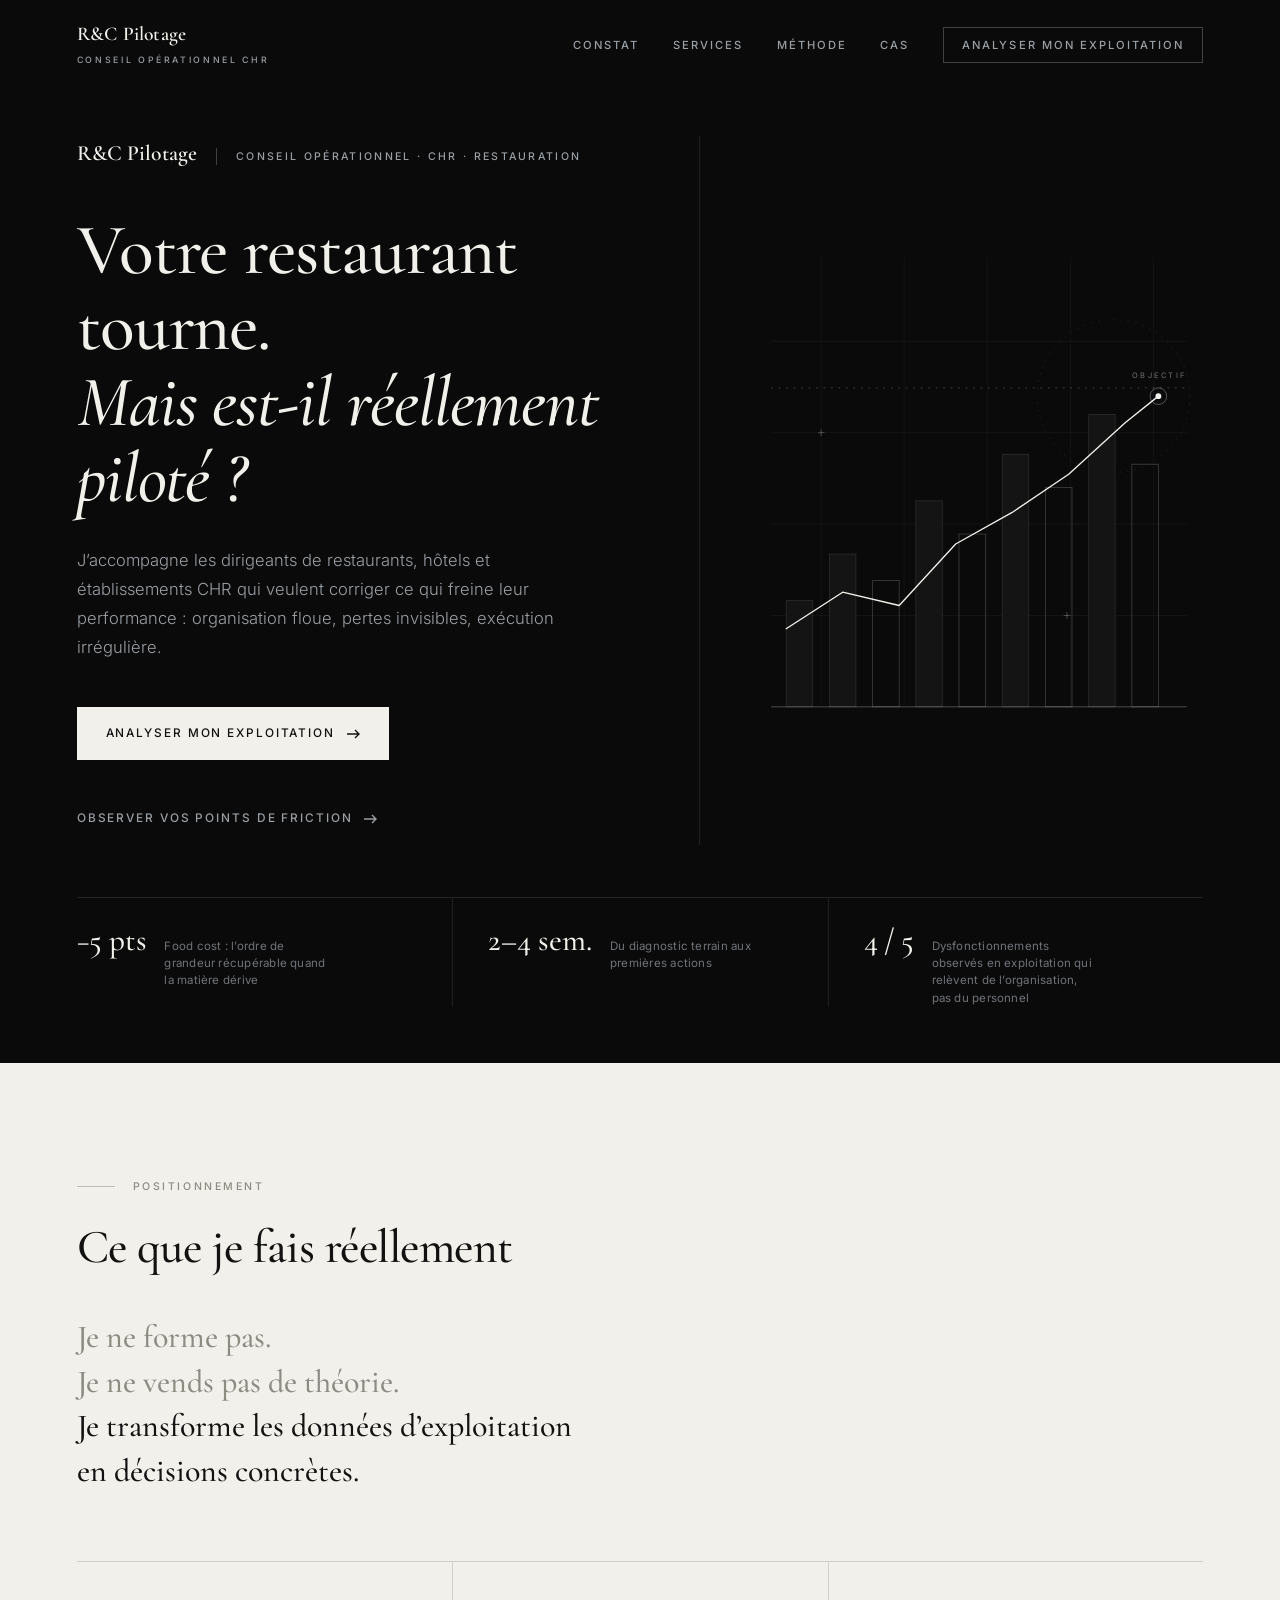
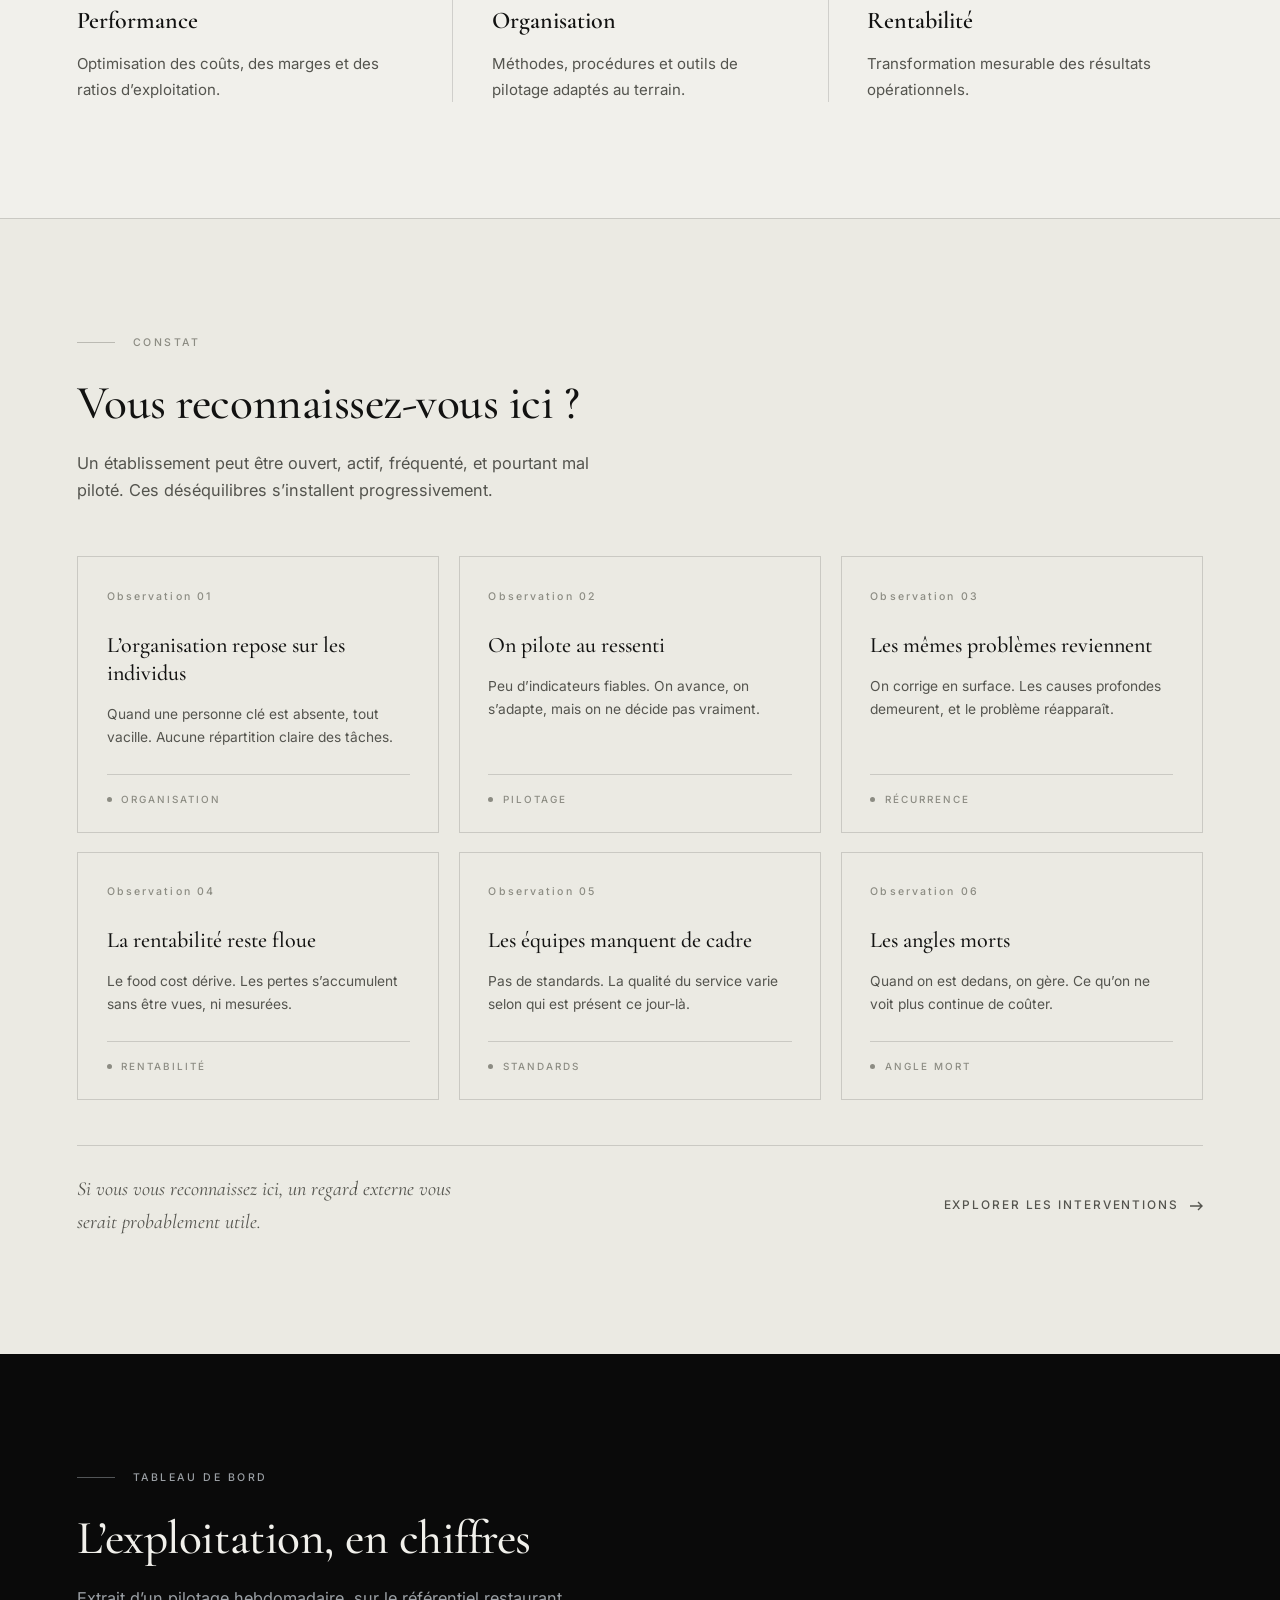
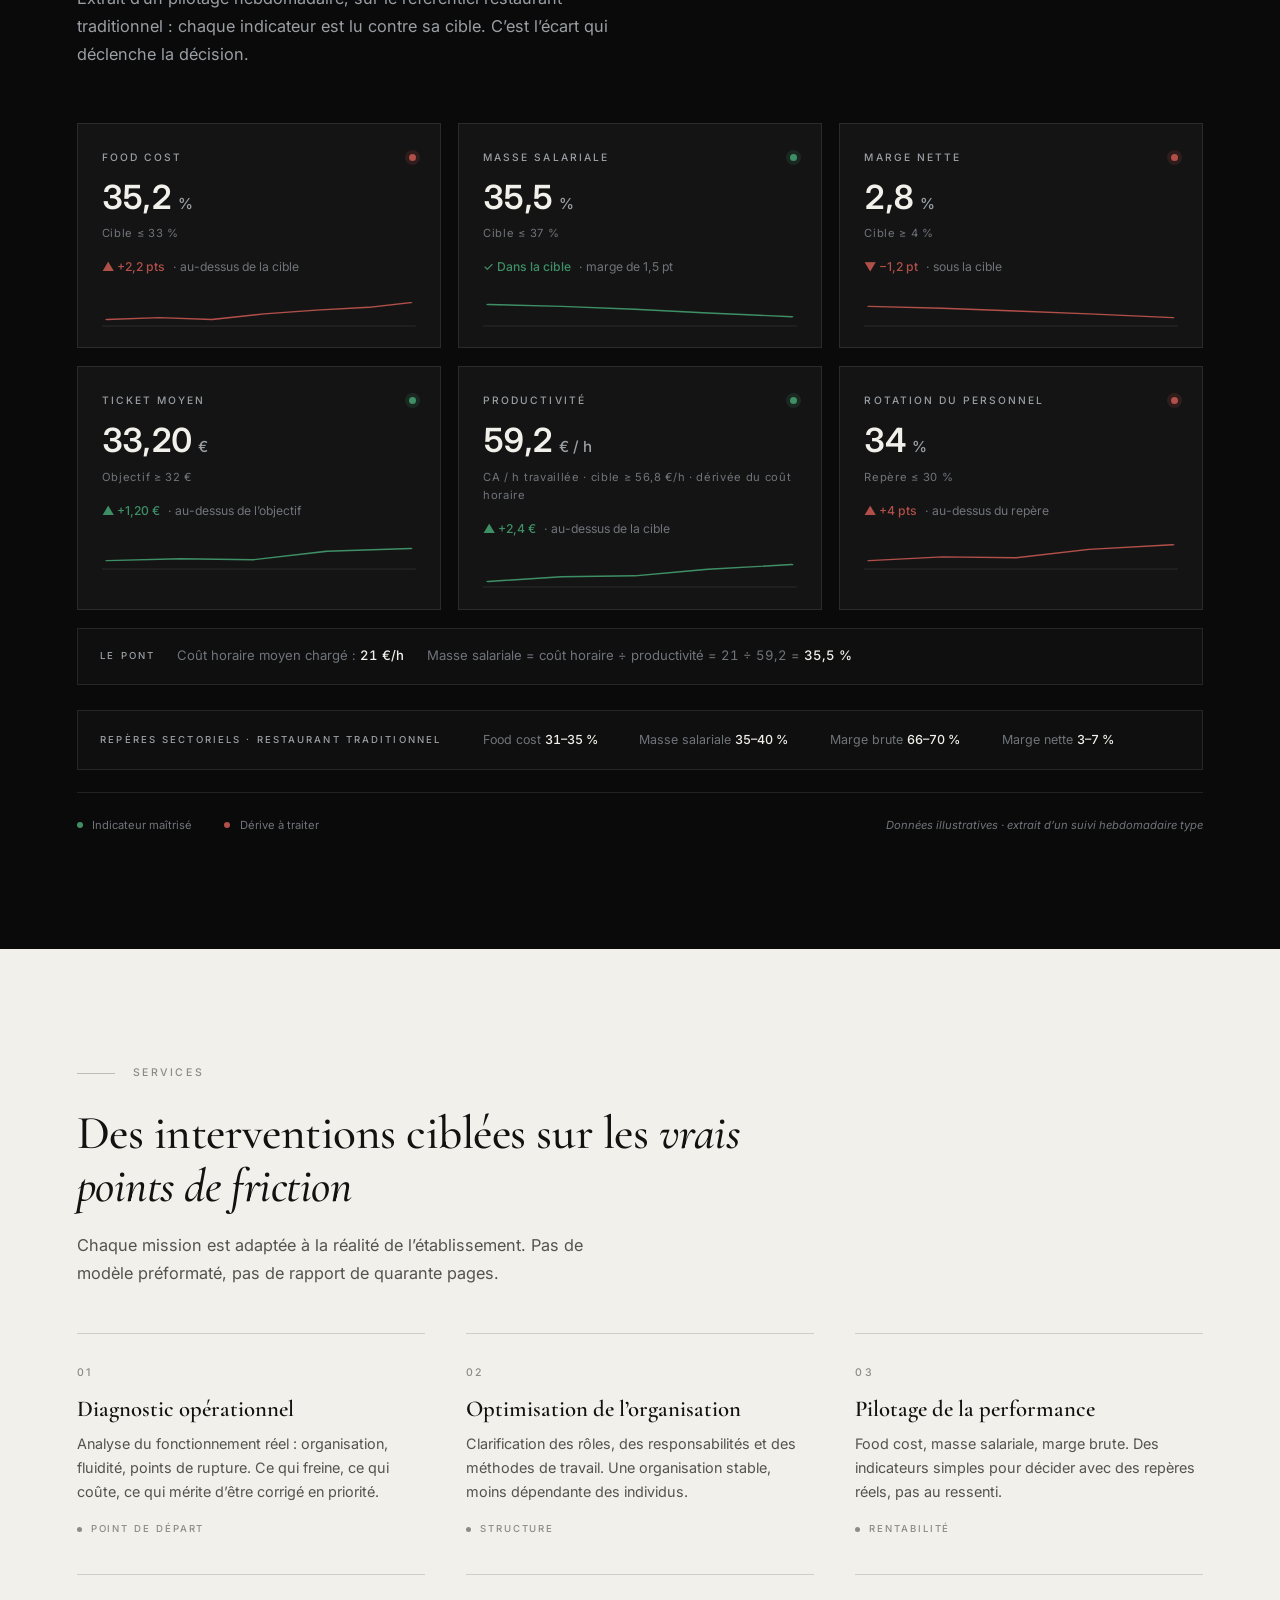
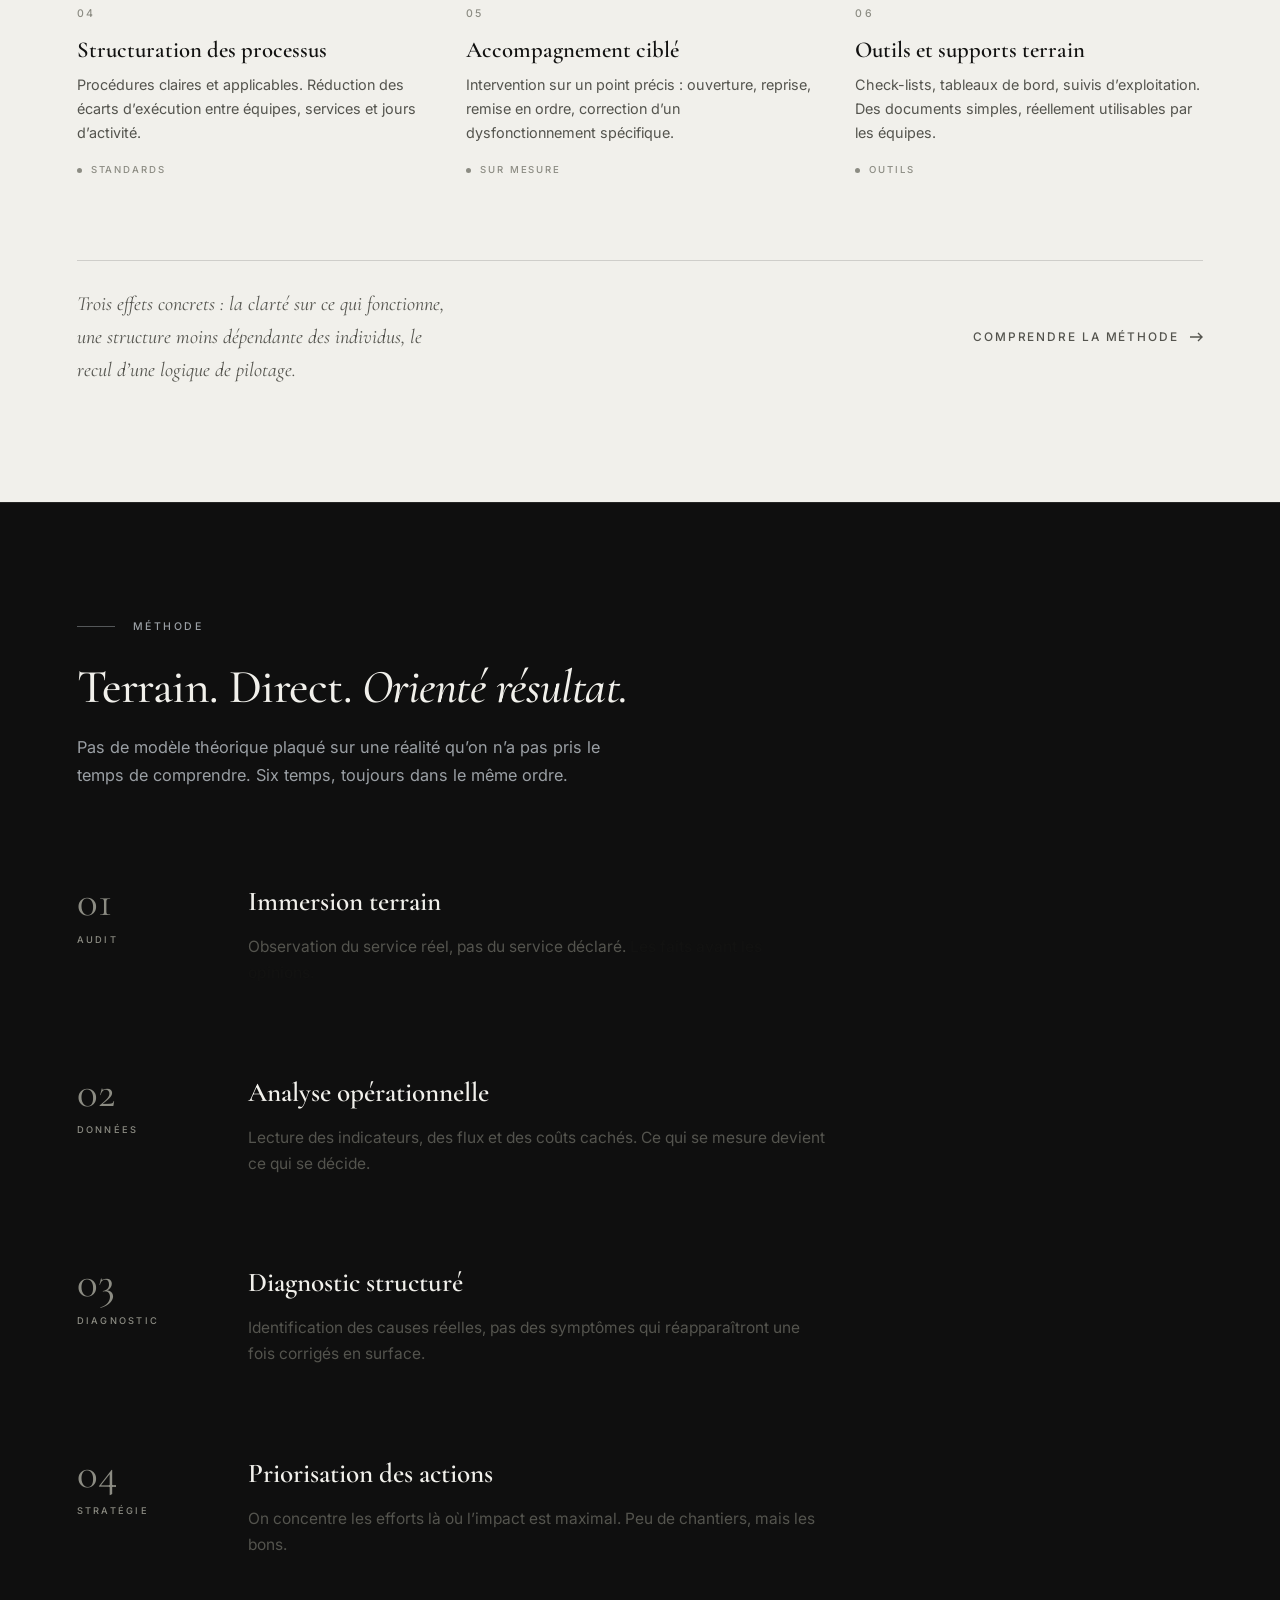
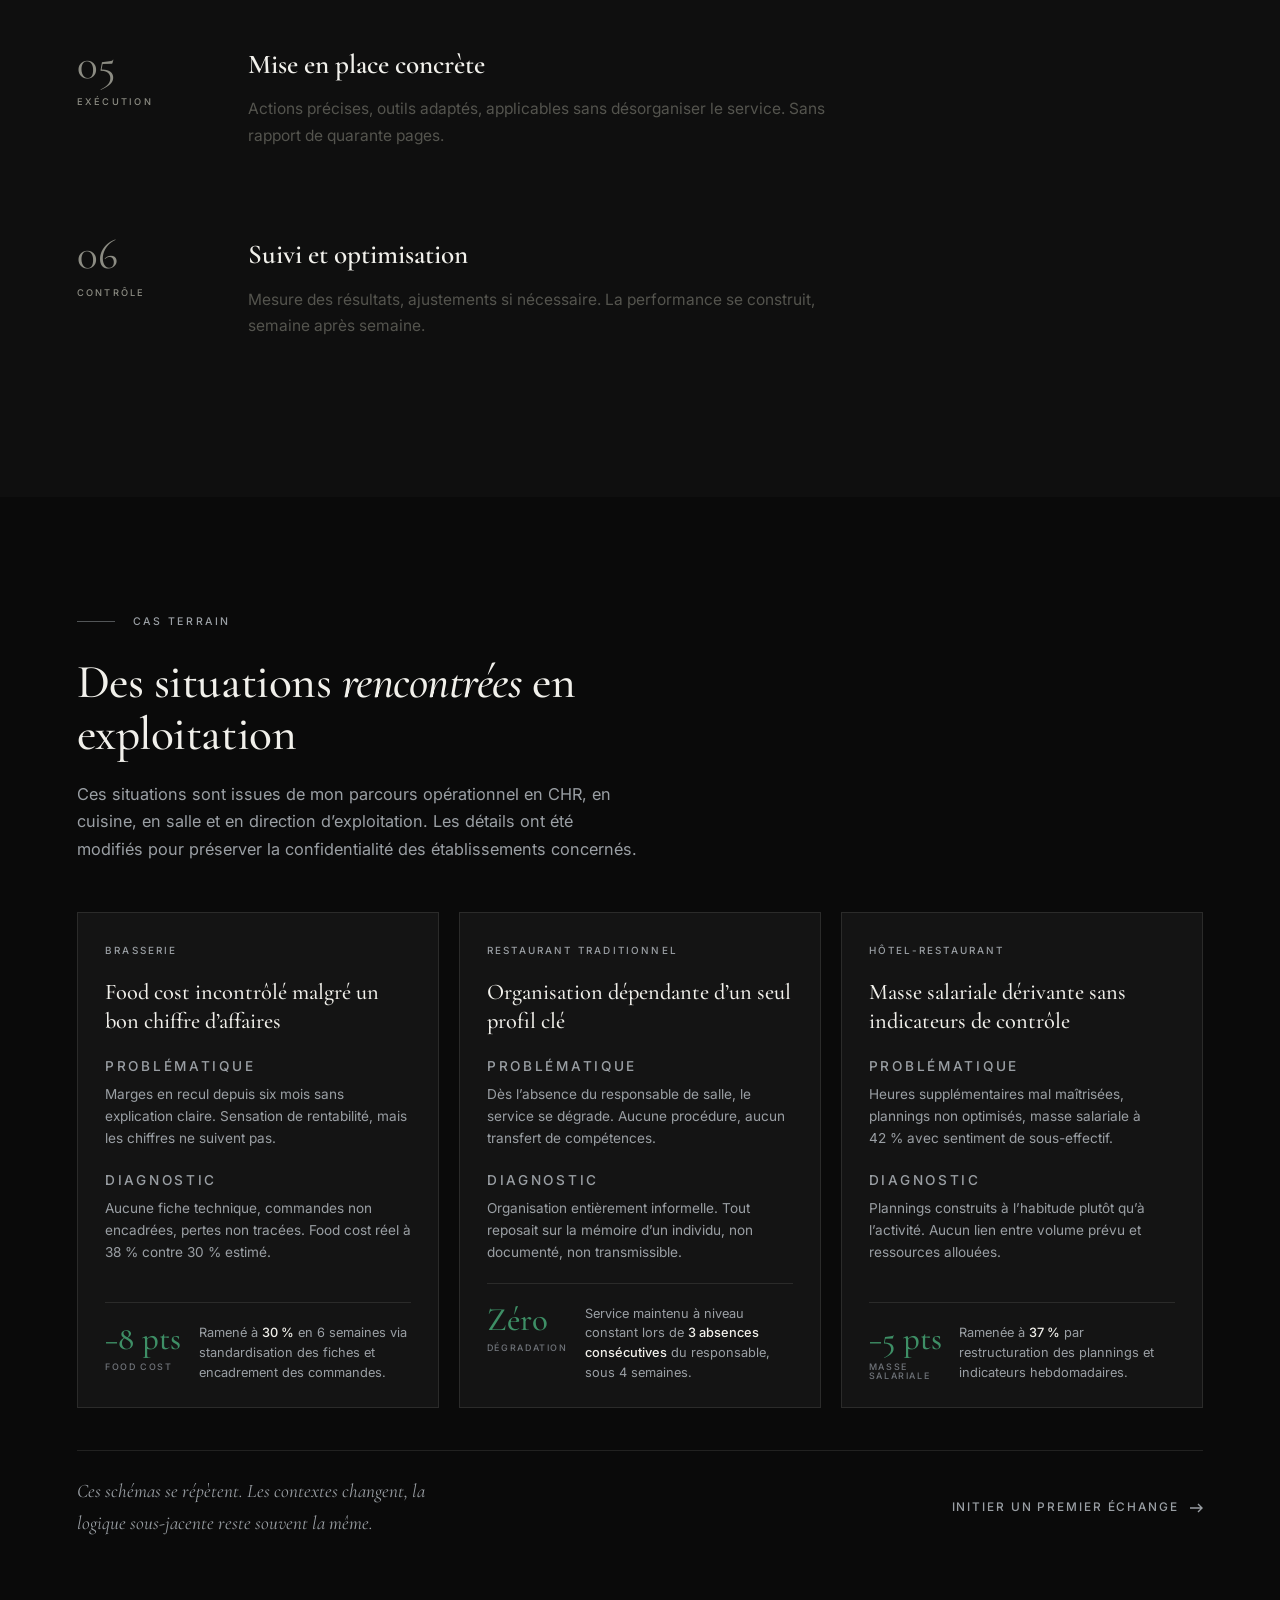
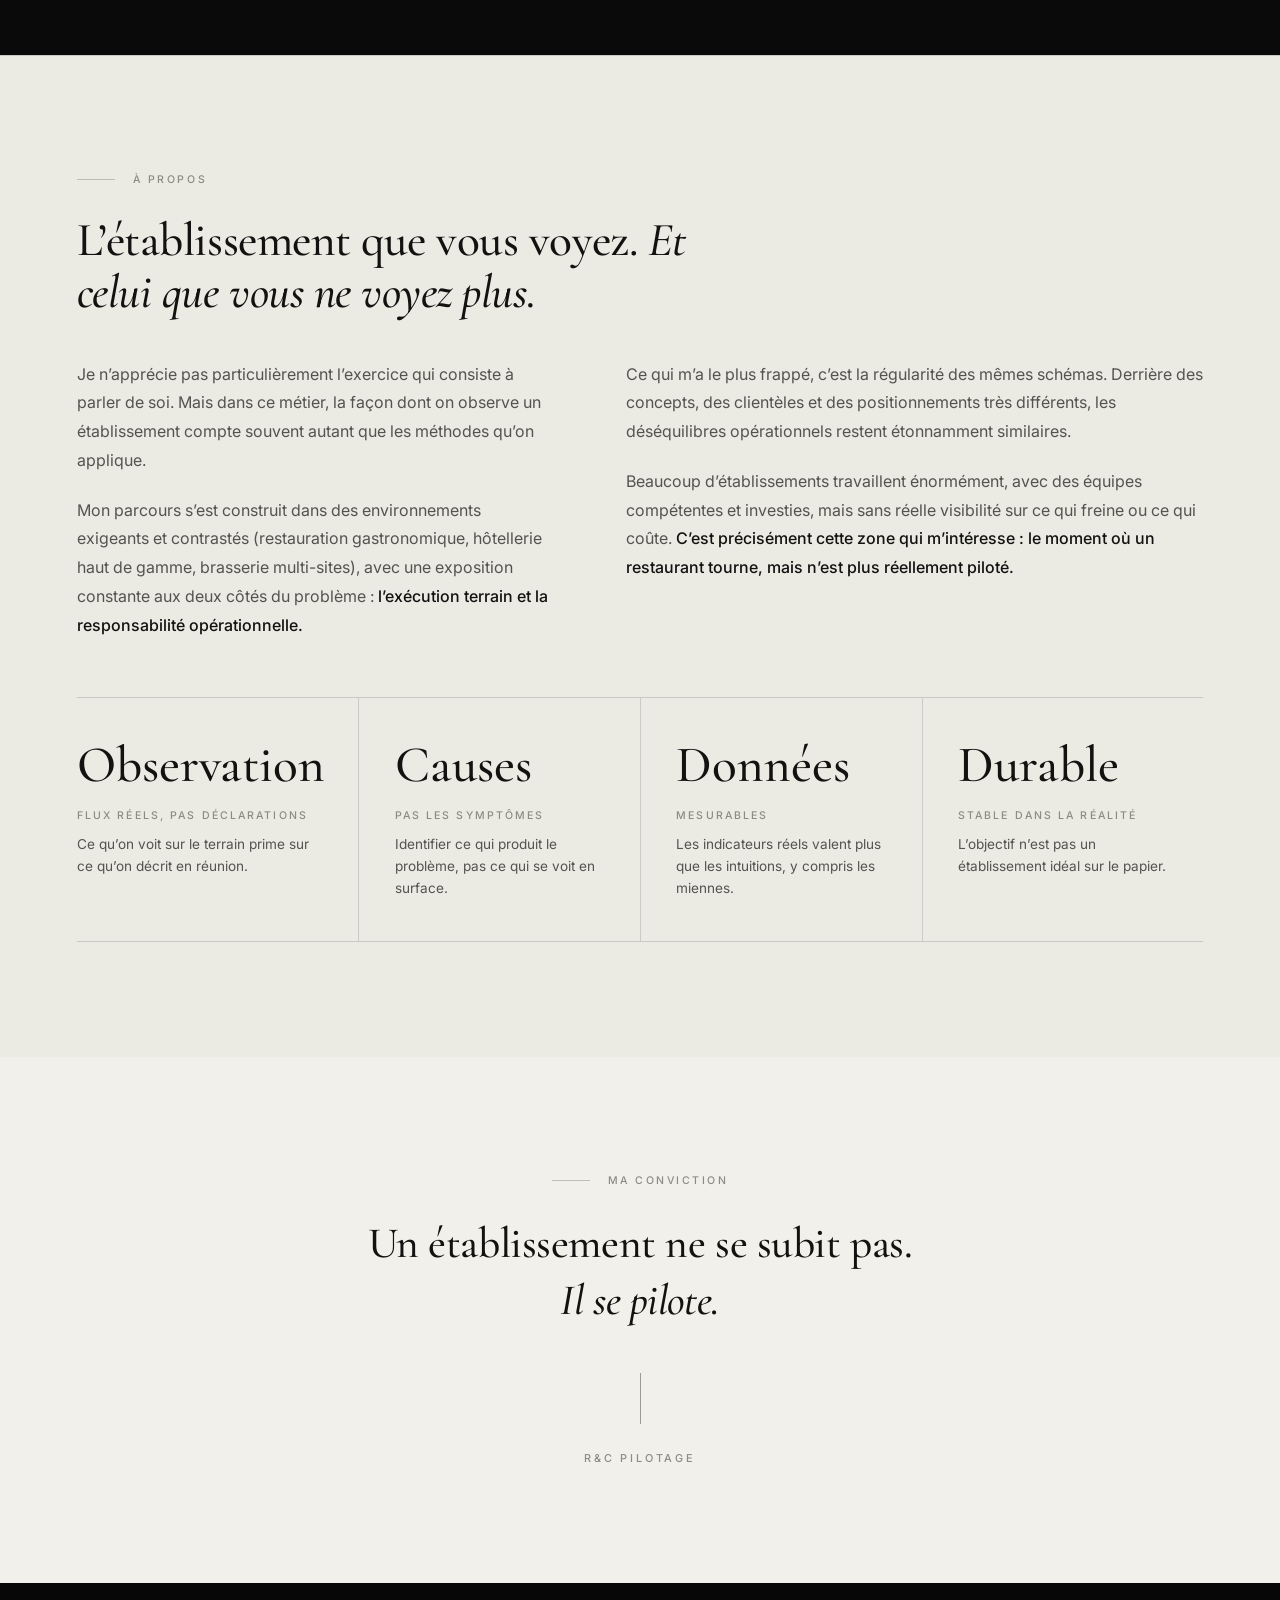
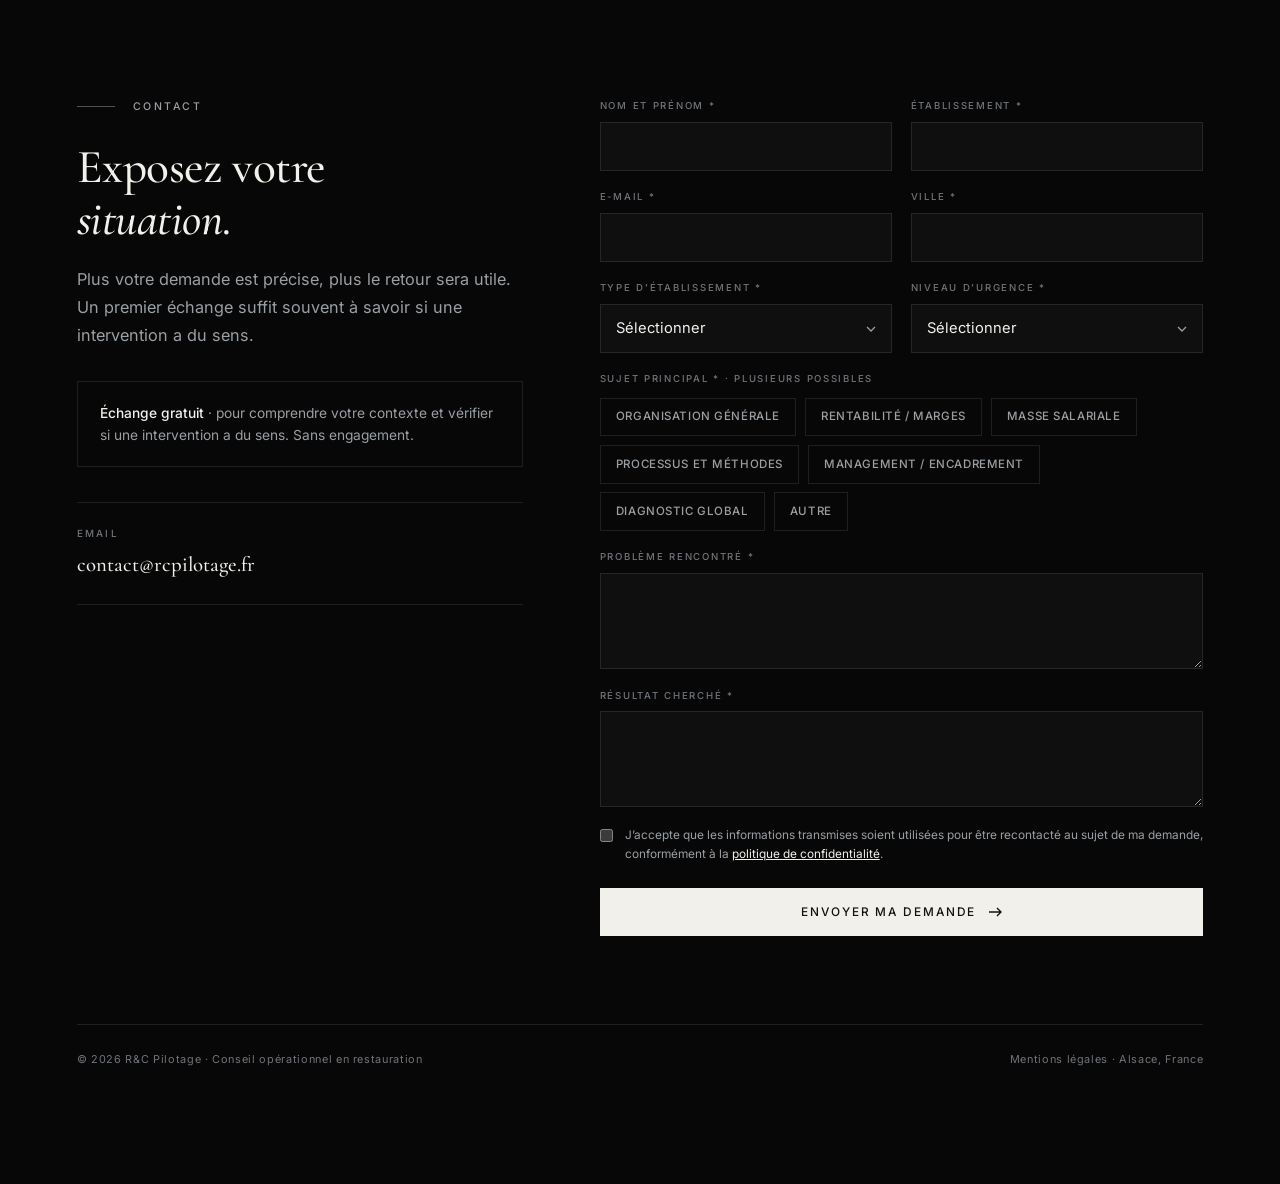
==== commit 7ed2a949: "Harmonisation des reperes sur le referentiel R&C et formulation des cas terrain" ====
--- a/index.html
+++ b/index.html
@@ -464,6 +464,8 @@
   background-image:url("data:image/svg+xml,%3Csvg xmlns='http://www.w3.org/2000/svg' width='10' height='6' viewBox='0 0 10 6'%3E%3Cpath d='M1 1l4 4 4-4' fill='none' stroke='%239A9FA4' stroke-width='1.3'/%3E%3C/svg%3E");
   background-repeat:no-repeat;background-position:right .95rem center;padding-right:2.4rem;
 }
+.fld select option{background:var(--noir);color:var(--blanc)}
+.fld select option:checked{background:var(--noir);color:var(--blanc);font-weight:500}
 .pills{display:flex;flex-wrap:wrap;gap:.55rem;margin-top:.15rem}
 .pill{position:relative}
 .pill input{position:absolute;inset:0;opacity:0;cursor:pointer;margin:0}
@@ -612,9 +614,9 @@
   </div>
 
   <div class="hero-proof h-fade" data-h="5">
-    <div class="hp"><span class="n">−5&nbsp;pts</span><span class="t">Food cost réduit en moyenne · cas observés</span></div>
+    <div class="hp"><span class="n">−5&nbsp;pts</span><span class="t">Food cost : l’ordre de grandeur récupérable quand la matière dérive</span></div>
     <div class="hp"><span class="n">2–4&nbsp;sem.</span><span class="t">Du diagnostic terrain aux premières actions</span></div>
-    <div class="hp"><span class="n">4&thinsp;/&thinsp;5</span><span class="t">Dysfonctionnements liés à l’organisation, pas au personnel</span></div>
+    <div class="hp"><span class="n">4&thinsp;/&thinsp;5</span><span class="t">Dysfonctionnements observés en exploitation qui relèvent de l’organisation, pas du personnel</span></div>
   </div>
 </header>
 
@@ -705,54 +707,54 @@
   <div class="wrap">
     <p class="kicker reveal">Tableau de bord</p>
     <h2 class="reveal" data-d="1">L’exploitation, en chiffres</h2>
-    <p class="lead reveal" data-d="2">Extrait d’un pilotage hebdomadaire&nbsp;: chaque indicateur est lu contre sa cible. C’est l’écart qui déclenche la décision.</p>
+    <p class="lead reveal" data-d="2">Extrait d’un pilotage hebdomadaire, sur le référentiel restaurant traditionnel&nbsp;: chaque indicateur est lu contre sa cible. C’est l’écart qui déclenche la décision.</p>
 
     <div class="kpi-grid" id="kpis">
       <article class="kpi bad reveal" data-d="1">
         <div class="kpi-top"><span class="kpi-label">Food cost</span><span class="dot" aria-hidden="true"></span></div>
-        <div class="val"><span class="n" data-t="31.8" data-dec="1">31,8</span><small>%</small></div>
-        <p class="cible">Cible ≤ 30&nbsp;%</p>
-        <p class="delta">▲ +1,8 pt <span>· au-dessus de la cible</span></p>
+        <div class="val"><span class="n" data-t="35.2" data-dec="1">35,2</span><small>%</small></div>
+        <p class="cible">Cible ≤ 33&nbsp;%</p>
+        <p class="delta">▲ +2,2 pts <span>· au-dessus de la cible</span></p>
         <div class="spark" aria-hidden="true"><svg viewBox="0 0 120 32" preserveAspectRatio="none"><line x1="0" y1="31" x2="120" y2="31"/><polyline pathLength="1" points="2,24 22,22 42,24 62,18 82,14 102,11 118,6"/></svg></div>
       </article>
 
       <article class="kpi good reveal" data-d="2">
         <div class="kpi-top"><span class="kpi-label">Masse salariale</span><span class="dot" aria-hidden="true"></span></div>
-        <div class="val"><span class="n" data-t="32.0" data-dec="1">32,0</span><small>%</small></div>
-        <p class="cible">Cible ≤ 33&nbsp;%</p>
-        <p class="delta">✓ Dans la cible <span>· marge de 1,0 pt</span></p>
+        <div class="val"><span class="n" data-t="35.5" data-dec="1">35,5</span><small>%</small></div>
+        <p class="cible">Cible ≤ 37&nbsp;%</p>
+        <p class="delta">✓ Dans la cible <span>· marge de 1,5 pt</span></p>
         <div class="spark" aria-hidden="true"><svg viewBox="0 0 120 32" preserveAspectRatio="none"><line x1="0" y1="31" x2="120" y2="31"/><polyline pathLength="1" points="2,8 30,10 58,13 86,17 118,21"/></svg></div>
       </article>
 
       <article class="kpi bad reveal" data-d="3">
         <div class="kpi-top"><span class="kpi-label">Marge nette</span><span class="dot" aria-hidden="true"></span></div>
-        <div class="val"><span class="n" data-t="8.4" data-dec="1">8,4</span><small>%</small></div>
-        <p class="cible">Cible ≥ 10&nbsp;%</p>
-        <p class="delta">▼ −1,6 pt <span>· sous la cible</span></p>
+        <div class="val"><span class="n" data-t="2.8" data-dec="1">2,8</span><small>%</small></div>
+        <p class="cible">Cible ≥ 4&nbsp;%</p>
+        <p class="delta">▼ −1,2 pt <span>· sous la cible</span></p>
         <div class="spark" aria-hidden="true"><svg viewBox="0 0 120 32" preserveAspectRatio="none"><line x1="0" y1="31" x2="120" y2="31"/><polyline pathLength="1" points="2,10 30,12 58,15 86,18 118,22"/></svg></div>
       </article>
 
       <article class="kpi good reveal" data-d="1">
         <div class="kpi-top"><span class="kpi-label">Ticket moyen</span><span class="dot" aria-hidden="true"></span></div>
-        <div class="val"><span class="n" data-t="28.40" data-dec="2">28,40</span><small>€</small></div>
-        <p class="cible">Objectif ≥ 27&nbsp;€</p>
-        <p class="delta">▲ +1,40 € <span>· au-dessus de l’objectif</span></p>
+        <div class="val"><span class="n" data-t="33.20" data-dec="2">33,20</span><small>€</small></div>
+        <p class="cible">Objectif ≥ 32&nbsp;€</p>
+        <p class="delta">▲ +1,20 € <span>· au-dessus de l’objectif</span></p>
         <div class="spark" aria-hidden="true"><svg viewBox="0 0 120 32" preserveAspectRatio="none"><line x1="0" y1="31" x2="120" y2="31"/><polyline pathLength="1" points="2,22 30,20 58,21 86,12 118,9"/></svg></div>
       </article>
 
       <article class="kpi good reveal" data-d="2">
         <div class="kpi-top"><span class="kpi-label">Productivité</span><span class="dot" aria-hidden="true"></span></div>
-        <div class="val"><span class="n" data-t="65.6" data-dec="1">65,6</span><small>€ / h</small></div>
-        <p class="cible">CA / h travaillée · cible ≥ 64&nbsp;€/h</p>
-        <p class="delta">▲ +1,6 € <span>· au-dessus de la cible</span></p>
+        <div class="val"><span class="n" data-t="59.2" data-dec="1">59,2</span><small>€ / h</small></div>
+        <p class="cible">CA / h travaillée · cible ≥ 56,8&nbsp;€/h · dérivée du coût horaire</p>
+        <p class="delta">▲ +2,4 € <span>· au-dessus de la cible</span></p>
         <div class="spark" aria-hidden="true"><svg viewBox="0 0 120 32" preserveAspectRatio="none"><line x1="0" y1="31" x2="120" y2="31"/><polyline pathLength="1" points="2,25 30,20 58,19 86,12 118,7"/></svg></div>
       </article>
 
       <article class="kpi bad reveal" data-d="3">
         <div class="kpi-top"><span class="kpi-label">Rotation du personnel</span><span class="dot" aria-hidden="true"></span></div>
         <div class="val"><span class="n" data-t="34" data-dec="0">34</span><small>%</small></div>
-        <p class="cible">Repère interne ≤ 25&nbsp;%</p>
-        <p class="delta">▲ +9 pts <span>· au-dessus du repère</span></p>
+        <p class="cible">Repère ≤ 30&nbsp;%</p>
+        <p class="delta">▲ +4 pts <span>· au-dessus du repère</span></p>
         <div class="spark" aria-hidden="true"><svg viewBox="0 0 120 32" preserveAspectRatio="none"><line x1="0" y1="31" x2="120" y2="31"/><polyline pathLength="1" points="2,22 30,18 58,19 86,10 118,5"/></svg></div>
       </article>
     </div>
@@ -760,15 +762,15 @@
     <div class="pont reveal" data-d="2">
       <span class="pl">Le pont</span>
       <span class="pf">Coût horaire moyen chargé&nbsp;: <b>21&nbsp;€/h</b></span>
-      <span class="pf">Masse salariale = coût horaire ÷ productivité = 21 ÷ 65,6 = <b>32,0&nbsp;%</b></span>
+      <span class="pf">Masse salariale = coût horaire ÷ productivité = 21 ÷ 59,2 = <b>35,5&nbsp;%</b></span>
     </div>
 
     <div class="reperes reveal" data-d="2">
-      <span class="rl">Repères sectoriels · CHR France</span>
-      <span class="rv">Food cost <b>28–32&nbsp;%</b></span>
-      <span class="rv">Masse salariale <b>32–38&nbsp;%</b></span>
-      <span class="rv">Marge brute <b>68–72&nbsp;%</b></span>
-      <span class="rv">Marge nette <b>8–12&nbsp;%</b></span>
+      <span class="rl">Repères sectoriels · Restaurant traditionnel</span>
+      <span class="rv">Food cost <b>31–35&nbsp;%</b></span>
+      <span class="rv">Masse salariale <b>35–40&nbsp;%</b></span>
+      <span class="rv">Marge brute <b>66–70&nbsp;%</b></span>
+      <span class="rv">Marge nette <b>3–7&nbsp;%</b></span>
     </div>
 
     <div class="kpi-legend reveal" data-d="3">
@@ -889,8 +891,8 @@
 <section class="section s-dark" id="cas">
   <div class="wrap">
     <p class="kicker reveal">Cas terrain</p>
-    <h2 class="reveal" data-d="1">Des situations <em>réelles</em></h2>
-    <p class="lead reveal" data-d="2">Ces exemples illustrent des schémas fréquents. Les détails ont été modifiés pour préserver la confidentialité des établissements.</p>
+    <h2 class="reveal" data-d="1">Des situations <em>rencontrées</em> en exploitation</h2>
+    <p class="lead reveal" data-d="2">Ces situations sont issues de mon parcours opérationnel en CHR, en cuisine, en salle et en direction d’exploitation. Les détails ont été modifiés pour préserver la confidentialité des établissements concernés.</p>
     <div class="cas-grid">
       <article class="cas reveal" data-d="1">
         <span class="ctag">Brasserie</span>
@@ -1024,7 +1026,7 @@
       </div>
 
       <form class="form reveal" data-d="2" action="https://api.web3forms.com/submit" method="POST">
-        <input type="hidden" name="access_key" value="VOTRE_CLE_WEB3FORMS">
+        <input type="hidden" name="access_key" value="a960d6f8-1560-480f-bc2a-29e6d48c2d7f">
         <input type="hidden" name="subject" value="Nouvelle demande · rcpilotage.fr">
         <input type="hidden" name="redirect" value="https://rcpilotage.fr/merci.html">
         <input type="checkbox" name="botcheck" style="display:none" tabindex="-1" autocomplete="off">
